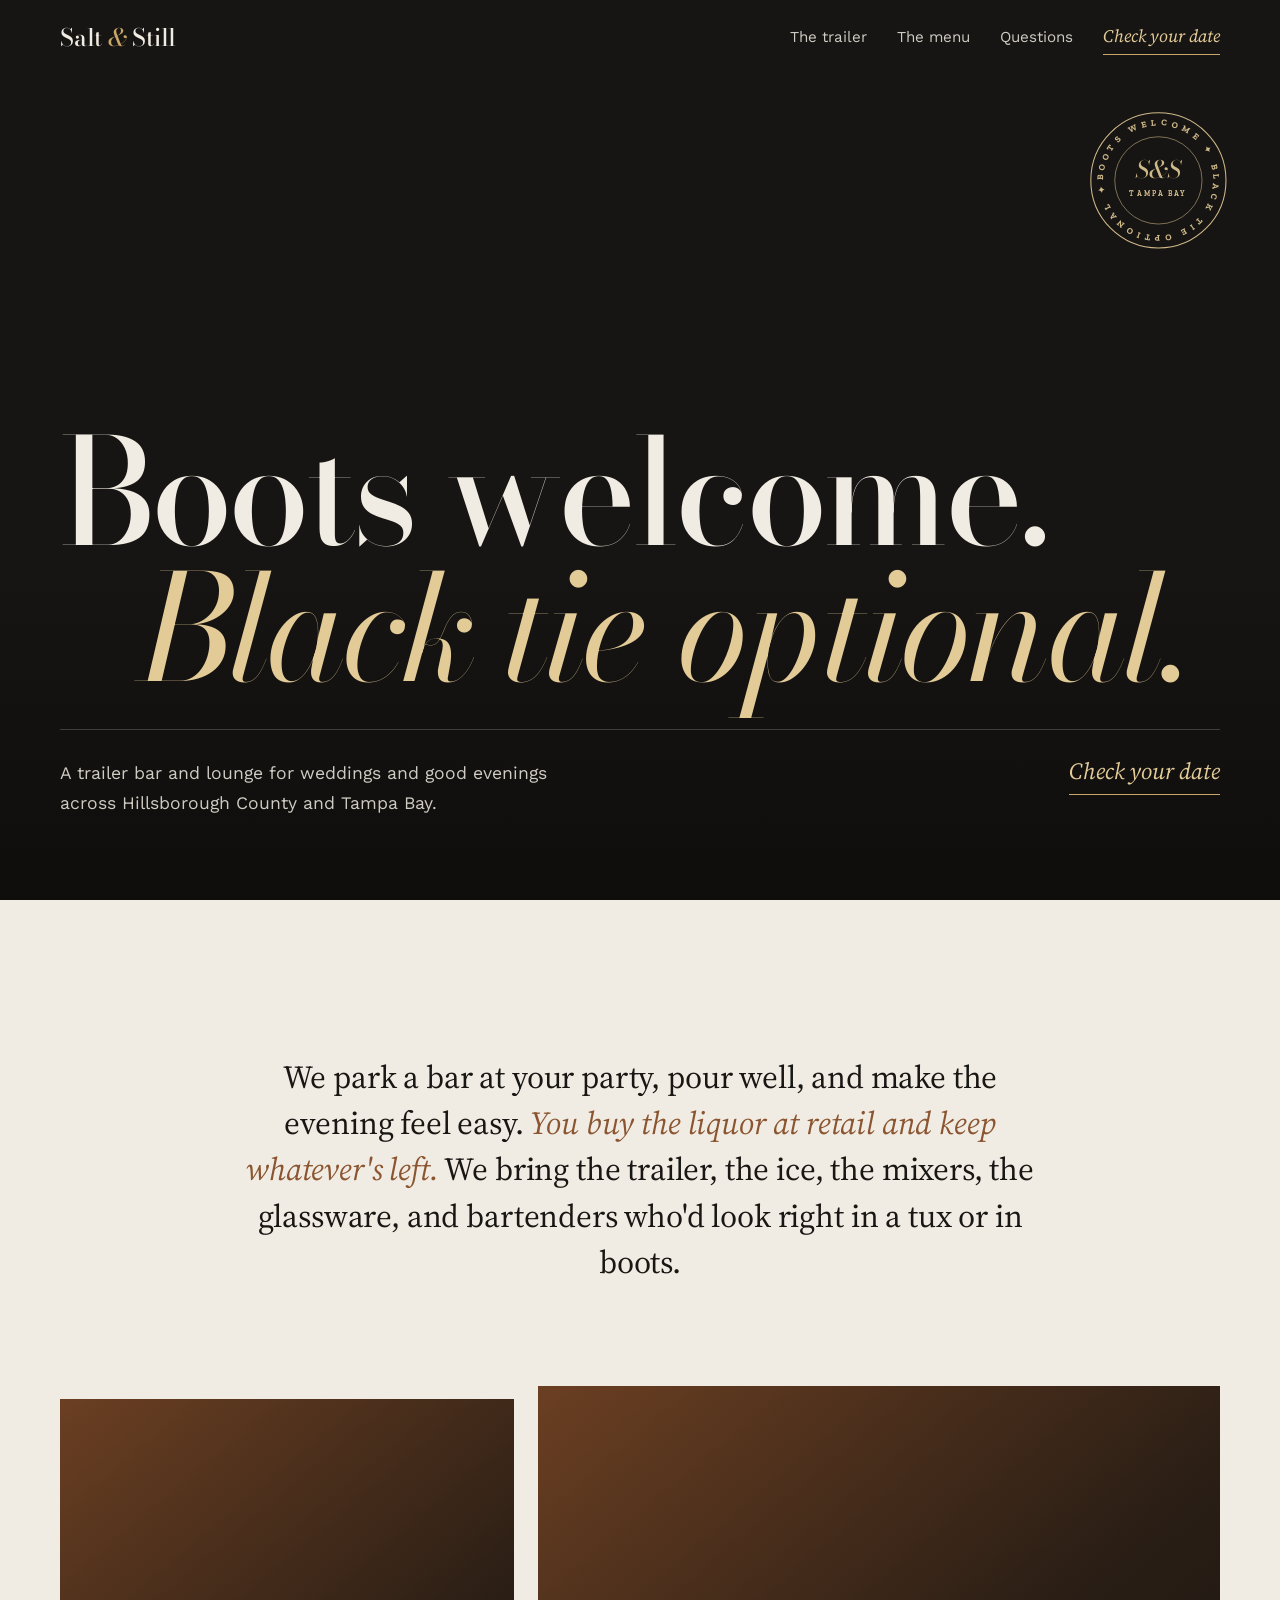
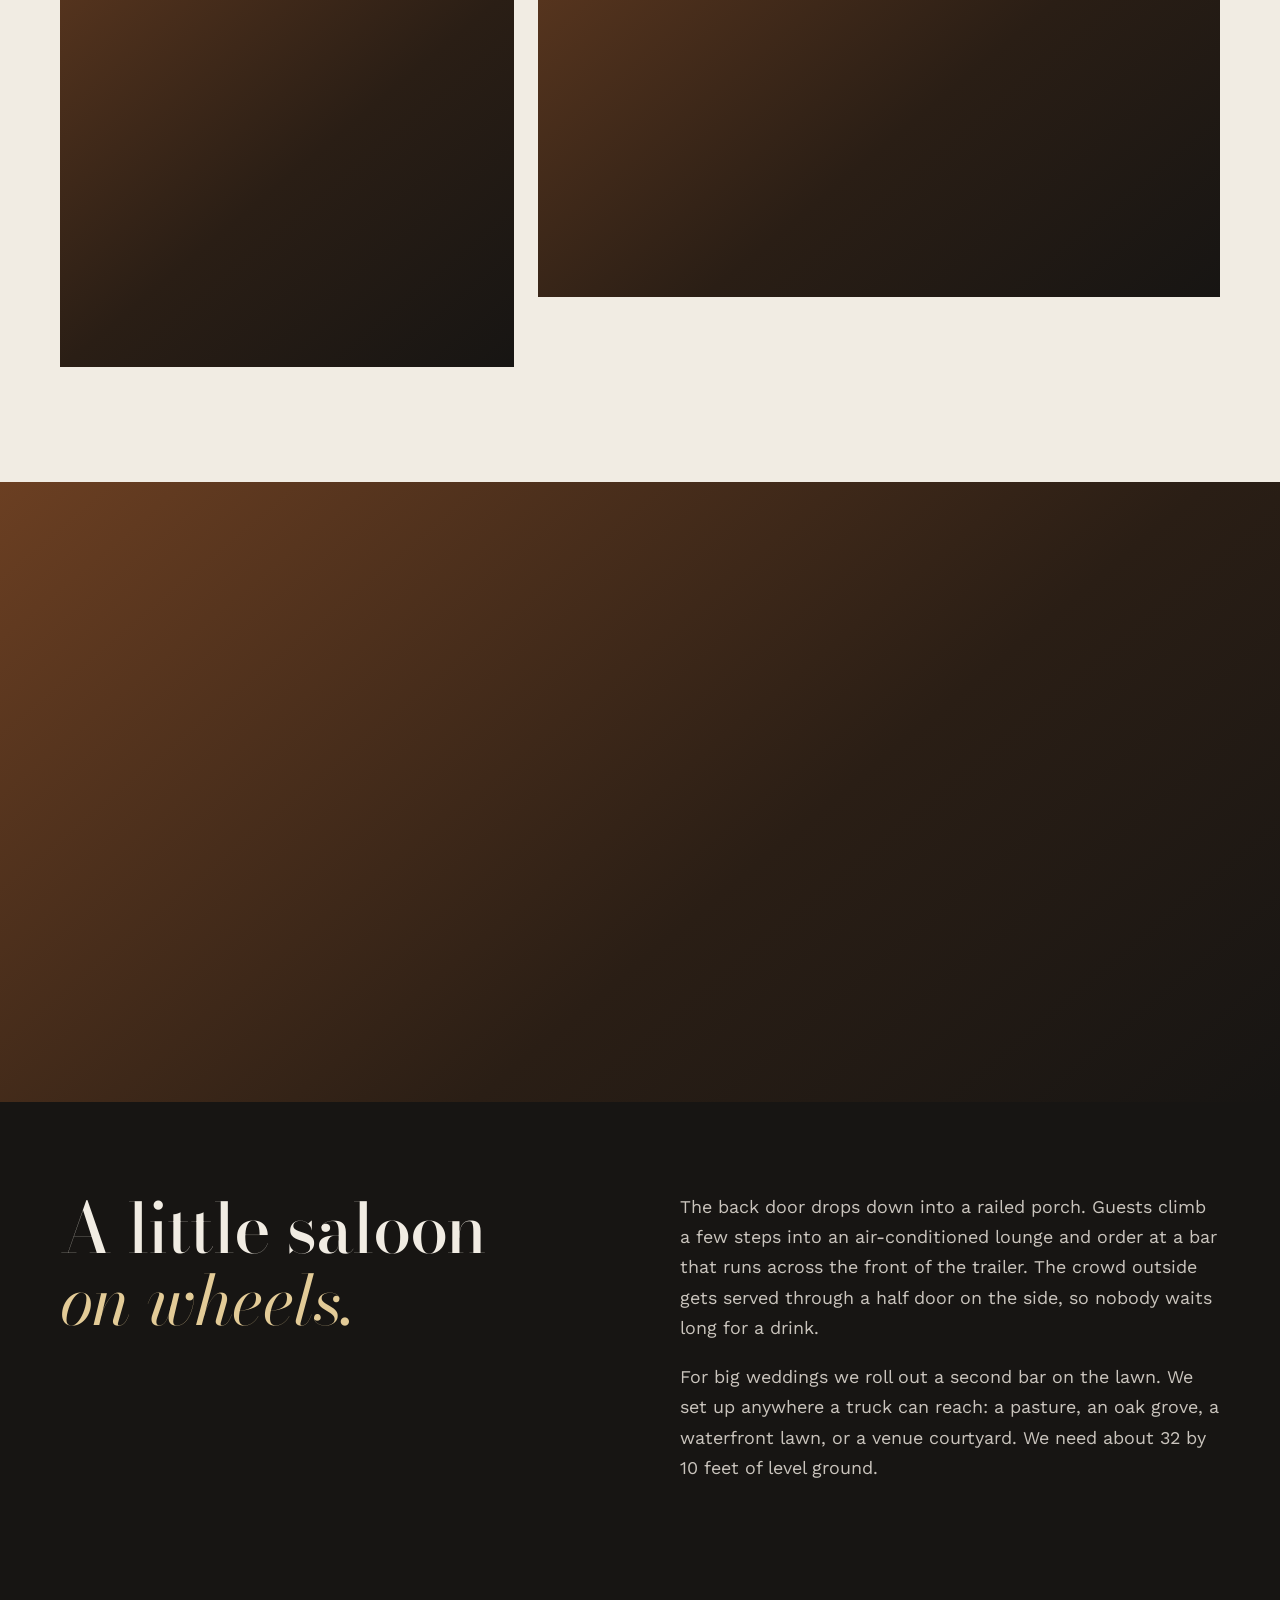
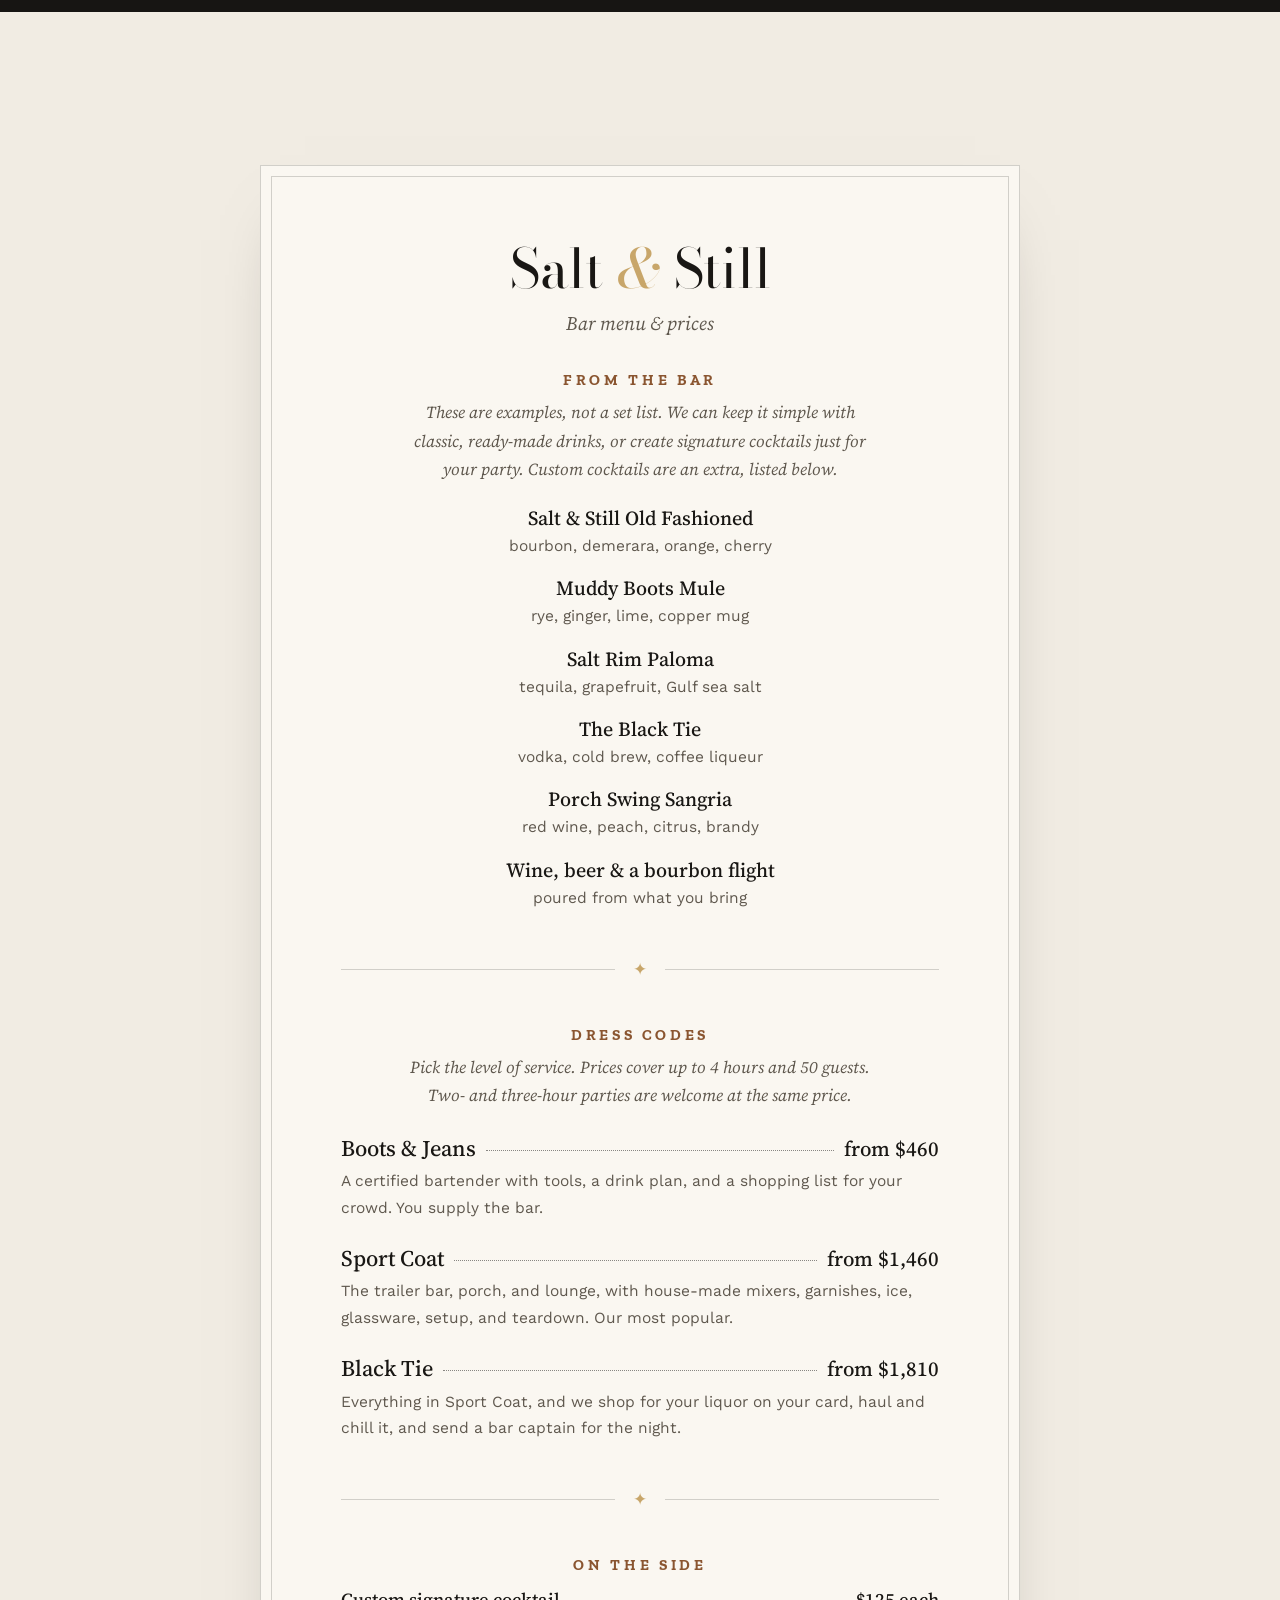
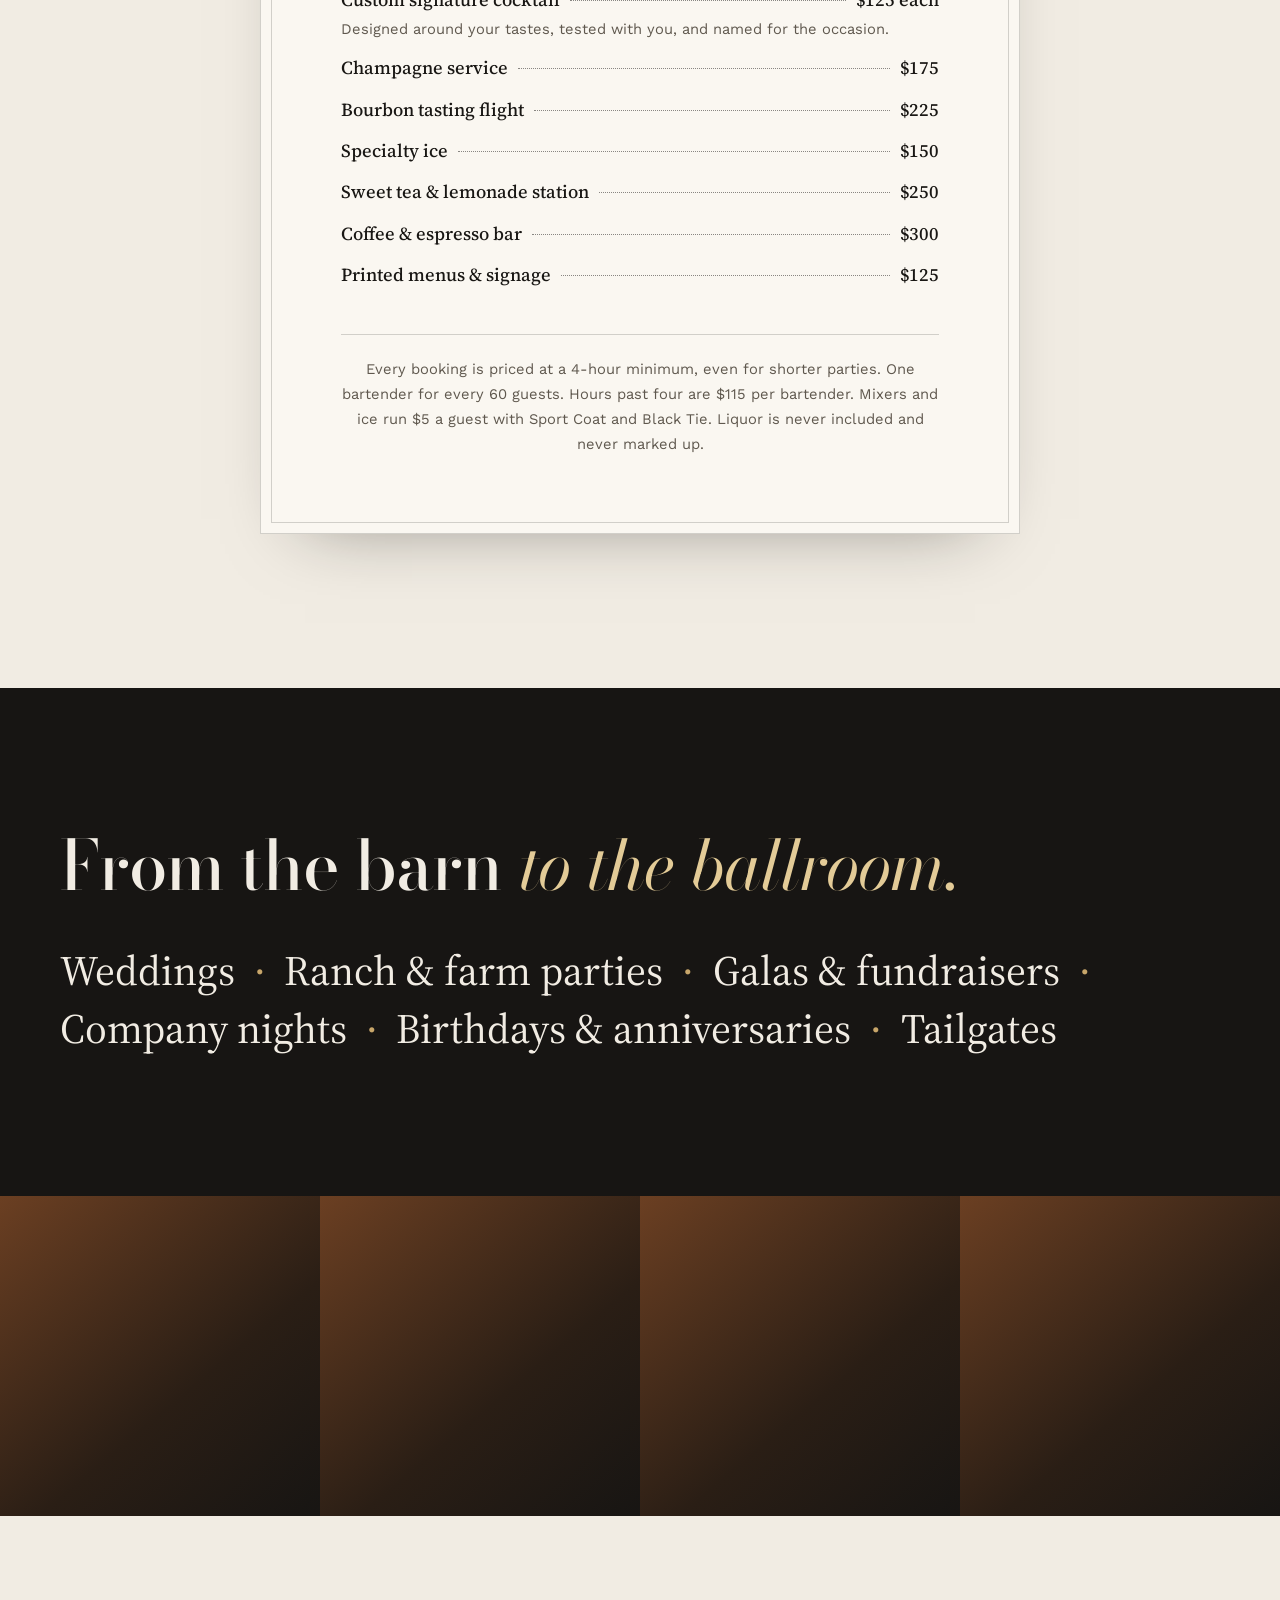
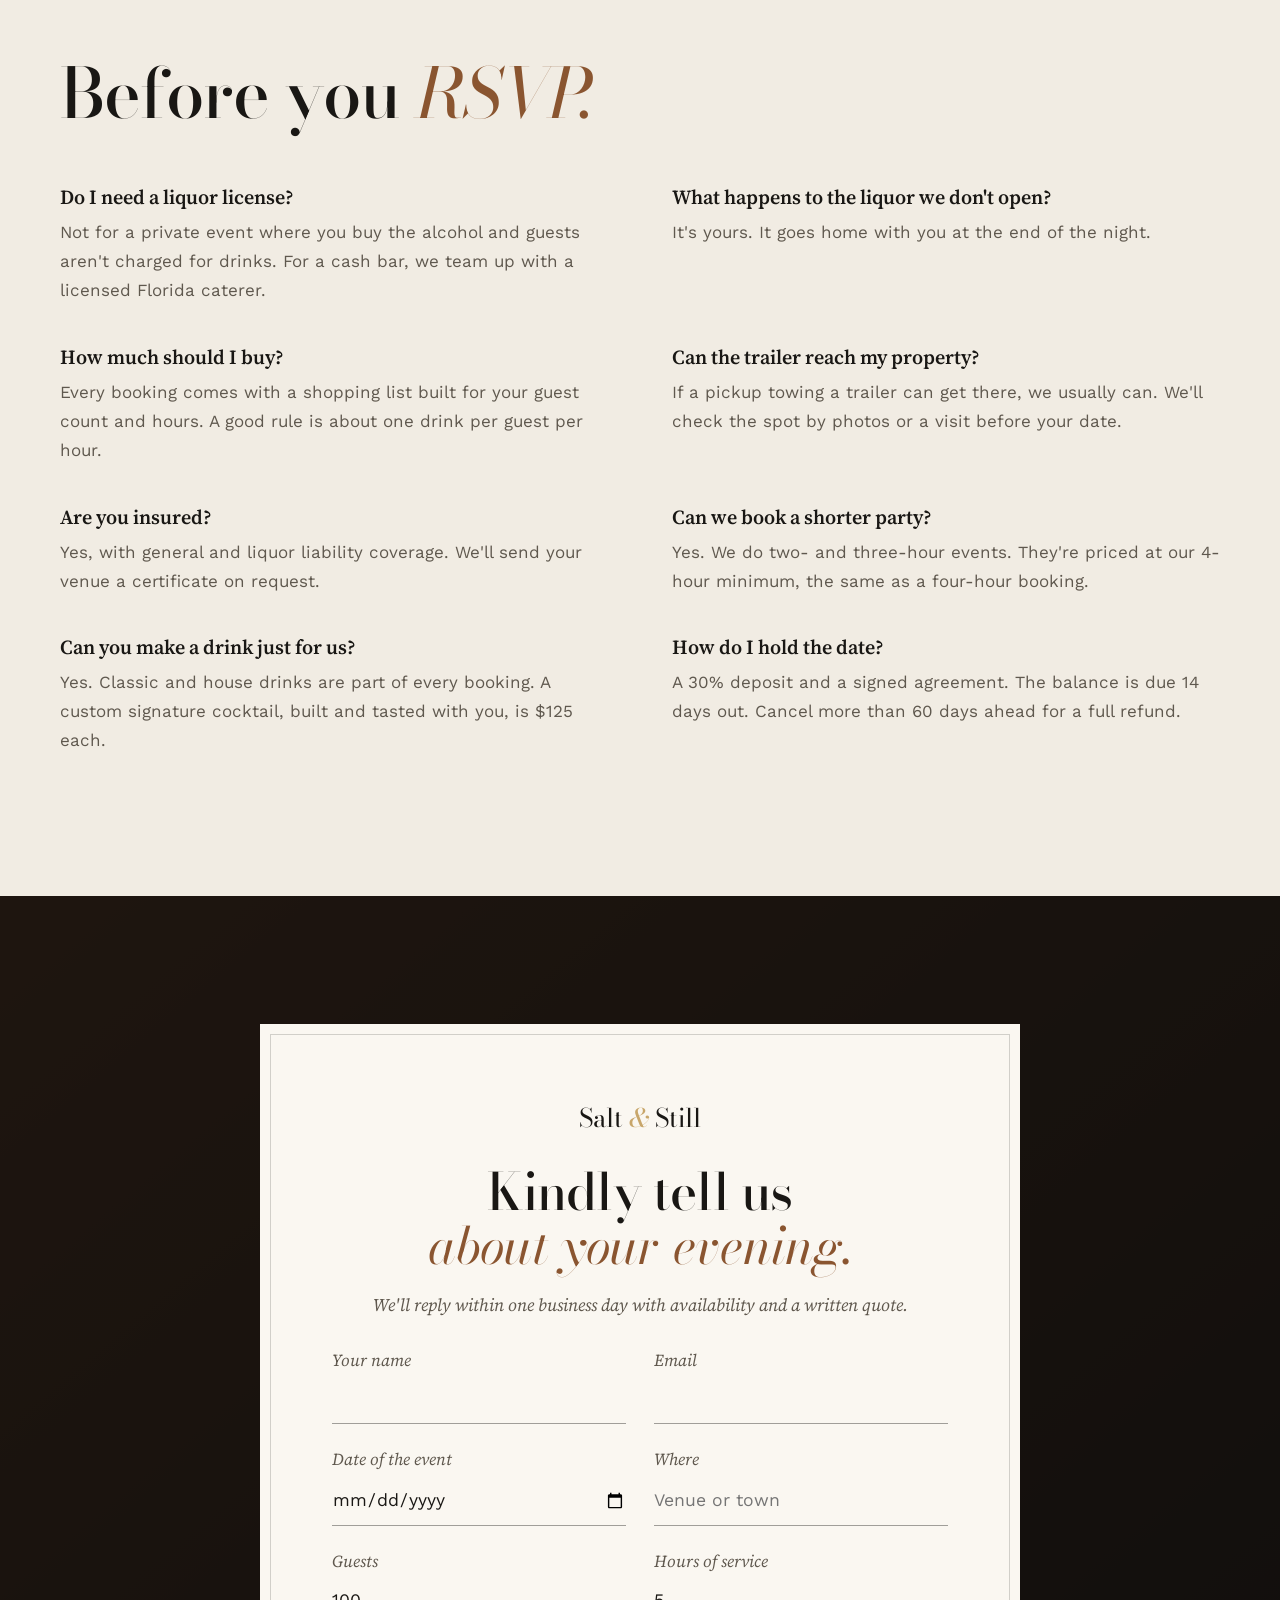
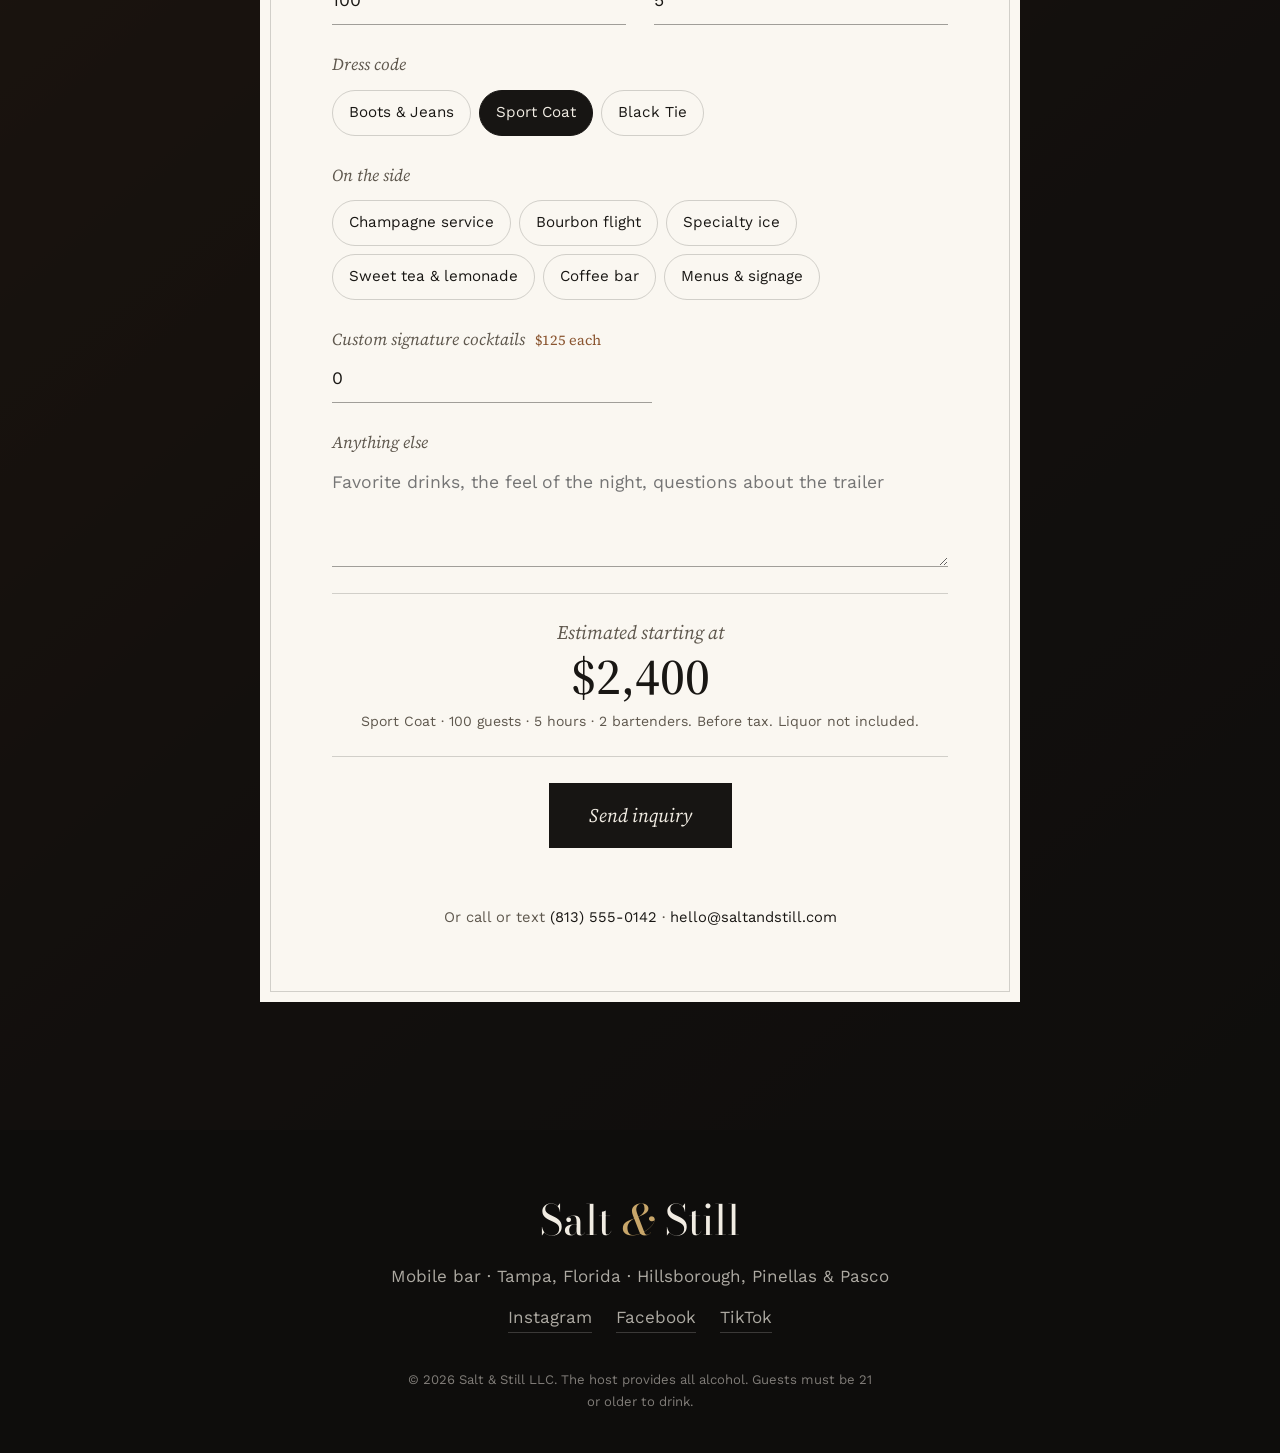
==== index.html @ 3b788031 "Add Salt & Still mobile bar website Single-page static site for GitHub Pages: menu card with dress-c" ====
<!DOCTYPE html>
<html lang="en">
<head>
<meta charset="UTF-8">
<meta name="viewport" content="width=device-width, initial-scale=1, viewport-fit=cover">
<title>Salt &amp; Still | Mobile Bar for Tampa Bay Weddings &amp; Events</title>
<meta name="description" content="Salt & Still is a trailer bar and air-conditioned lounge serving bourbon, wine, and house cocktails at weddings, parties, and private events across Hillsborough County and Tampa Bay.">
<meta property="og:title" content="Salt & Still Mobile Bar">
<meta property="og:description" content="Boots welcome. Black tie optional. A trailer bar and lounge for Tampa Bay weddings and private events.">
<meta property="og:image" content="https://images.unsplash.com/photo-1574482211311-45a2169db57c?auto=format&fit=crop&w=1200&h=630&q=80">
<meta name="theme-color" content="#171513">
<link rel="icon" type="image/svg+xml" href="assets/img/favicon.svg">
<link rel="preconnect" href="https://fonts.googleapis.com">
<link rel="preconnect" href="https://fonts.gstatic.com" crossorigin>
<link rel="preconnect" href="https://images.unsplash.com">
<link rel="stylesheet" href="https://fonts.googleapis.com/css2?family=Bodoni+Moda:ital,opsz,wght@0,6..96,400..800;1,6..96,400..700&family=Source+Serif+4:ital,opsz,wght@0,8..60,400..600;1,8..60,400..600&family=Zilla+Slab:wght@500;700&family=Work+Sans:wght@400;500;600&display=swap">
<link rel="stylesheet" href="assets/css/styles.css">
</head>
<body>

<a class="skip" href="#main">Skip to content</a>

<header class="nav" id="nav">
  <div class="nav-inner">
    <a class="nav-mark" href="#top" aria-label="Salt and Still, back to top">Salt <i>&amp;</i> Still</a>
    <nav class="nav-links" aria-label="Main">
      <a href="#trailer">The trailer</a>
      <a href="#menu">The menu</a>
      <a href="#questions">Questions</a>
      <a class="nav-rsvp" href="#rsvp">Check your date</a>
    </nav>
    <button class="nav-toggle" id="navToggle" aria-expanded="false" aria-controls="mobileNav" aria-label="Open menu"><span></span><span></span></button>
  </div>
  <nav class="mobile-nav" id="mobileNav" aria-label="Mobile" hidden>
    <a href="#trailer">The trailer</a>
    <a href="#menu">The menu</a>
    <a href="#questions">Questions</a>
    <a href="#rsvp">Check your date</a>
  </nav>
</header>

<main id="main">

<!-- HERO -->
<section class="hero" id="top">
  <div class="hero-photo">
    <img src="https://images.unsplash.com/photo-1574482211311-45a2169db57c?auto=format&fit=crop&w=2200&q=80" alt="Guests dining under oak trees strung with lights at an evening reception" fetchpriority="high">
  </div>
  <div class="hero-shade" aria-hidden="true"></div>
  <div class="hero-inner">
    <h1 class="hero-title">
      <span class="line">Boots welcome.</span>
      <span class="line"><em>Black tie optional.</em></span>
    </h1>
    <div class="hero-foot">
      <p>A trailer bar and lounge for weddings and good evenings across Hillsborough County and Tampa Bay.</p>
      <a class="link-light" href="#rsvp">Check your date</a>
    </div>
  </div>
  <div class="seal" aria-hidden="true">
    <svg viewBox="0 0 200 200">
      <defs><path id="sealRing" d="M100,100 m-78,0 a78,78 0 1,1 156,0 a78,78 0 1,1 -156,0"/></defs>
      <circle cx="100" cy="100" r="96" fill="none" stroke="currentColor" stroke-width="1.5"/>
      <circle cx="100" cy="100" r="62" fill="none" stroke="currentColor" stroke-width=".8"/>
      <g class="seal-ring">
        <text font-family="Zilla Slab, serif" font-weight="700" font-size="12.5" fill="currentColor"><textPath href="#sealRing" textLength="482" lengthAdjust="spacing">BOOTS WELCOME ✦ BLACK TIE OPTIONAL ✦</textPath></text>
      </g>
      <text x="100" y="96" text-anchor="middle" font-family="Bodoni Moda, serif" font-style="italic" font-size="34" fill="currentColor">S&amp;S</text>
      <text x="100" y="122" text-anchor="middle" font-family="Zilla Slab, serif" font-weight="700" font-size="10" letter-spacing="3" fill="currentColor">TAMPA BAY</text>
    </svg>
  </div>
</section>

<!-- INTRO -->
<section class="intro">
  <div class="wrap narrow">
    <p class="intro-text">We park a bar at your party, pour well, and make the evening feel easy. <em>You buy the liquor at retail and keep whatever's left.</em> We bring the trailer, the ice, the mixers, the glassware, and bartenders who'd look right in a tux or in boots.</p>
  </div>
  <div class="wrap intro-photos">
    <figure class="frame p-tall"><img src="https://images.unsplash.com/photo-1666632814910-daebf04b69b8?auto=format&fit=crop&w=1000&q=80" alt="A bartender pouring a whiskey cocktail" loading="lazy"></figure>
    <figure class="frame p-wide"><img src="https://images.unsplash.com/photo-1714667757766-a87372e4fb9b?auto=format&fit=crop&w=1400&q=80" alt="Guests standing beside a table set with wine glasses" loading="lazy"></figure>
  </div>
</section>

<!-- THE TRAILER -->
<section class="trailer dark" id="trailer">
  <figure class="trailer-photo frame"><img src="https://images.unsplash.com/photo-1758580815638-0f866a8a4a64?auto=format&fit=crop&w=2000&q=80" alt="Bottles lined up on shelves behind a bar" loading="lazy"></figure>
  <div class="wrap trailer-grid">
    <h2>A little saloon <em>on wheels.</em></h2>
    <div class="trailer-copy">
      <p>The back door drops down into a railed porch. Guests climb a few steps into an air-conditioned lounge and order at a bar that runs across the front of the trailer. The crowd outside gets served through a half door on the side, so nobody waits long for a drink.</p>
      <p>For big weddings we roll out a second bar on the lawn. We set up anywhere a truck can reach: a pasture, an oak grove, a waterfront lawn, or a venue courtyard. We need about 32 by 10 feet of level ground.</p>
    </div>
  </div>
</section>

<!-- THE MENU CARD -->
<section class="menu-section" id="menu">
  <div class="wrap">
    <article class="menu-card">
      <header class="menu-head">
        <p class="menu-mark">Salt <i>&amp;</i> Still</p>
        <p class="menu-sub">Bar menu &amp; prices</p>
      </header>

      <div class="menu-block">
        <h3>From the bar</h3>
        <p class="menu-note">These are examples, not a set list. We can keep it simple with classic, ready-made drinks, or create signature cocktails just for your party. Custom cocktails are an extra, listed below.</p>
        <ul class="menu-list drinks">
          <li><span class="item">Salt &amp; Still Old Fashioned</span><span class="desc">bourbon, demerara, orange, cherry</span></li>
          <li><span class="item">Muddy Boots Mule</span><span class="desc">rye, ginger, lime, copper mug</span></li>
          <li><span class="item">Salt Rim Paloma</span><span class="desc">tequila, grapefruit, Gulf sea salt</span></li>
          <li><span class="item">The Black Tie</span><span class="desc">vodka, cold brew, coffee liqueur</span></li>
          <li><span class="item">Porch Swing Sangria</span><span class="desc">red wine, peach, citrus, brandy</span></li>
          <li><span class="item">Wine, beer &amp; a bourbon flight</span><span class="desc">poured from what you bring</span></li>
        </ul>
      </div>

      <div class="menu-rule" aria-hidden="true"><span>✦</span></div>

      <div class="menu-block">
        <h3>Dress codes</h3>
        <p class="menu-note">Pick the level of service. Prices cover up to 4 hours and 50 guests. Two- and three-hour parties are welcome at the same price.</p>
        <ul class="menu-list priced">
          <li>
            <span class="row"><span class="item">Boots &amp; Jeans</span><span class="dots" aria-hidden="true"></span><span class="price">from $460</span></span>
            <span class="desc">A certified bartender with tools, a drink plan, and a shopping list for your crowd. You supply the bar.</span>
          </li>
          <li>
            <span class="row"><span class="item">Sport Coat</span><span class="dots" aria-hidden="true"></span><span class="price">from $1,460</span></span>
            <span class="desc">The trailer bar, porch, and lounge, with house-made mixers, garnishes, ice, glassware, setup, and teardown. Our most popular.</span>
          </li>
          <li>
            <span class="row"><span class="item">Black Tie</span><span class="dots" aria-hidden="true"></span><span class="price">from $1,810</span></span>
            <span class="desc">Everything in Sport Coat, and we shop for your liquor on your card, haul and chill it, and send a bar captain for the night.</span>
          </li>
        </ul>
      </div>

      <div class="menu-rule" aria-hidden="true"><span>✦</span></div>

      <div class="menu-block">
        <h3>On the side</h3>
        <ul class="menu-list priced compact">
          <li><span class="row"><span class="item">Custom signature cocktail</span><span class="dots" aria-hidden="true"></span><span class="price">$125 each</span></span><span class="desc">Designed around your tastes, tested with you, and named for the occasion.</span></li>
          <li><span class="row"><span class="item">Champagne service</span><span class="dots" aria-hidden="true"></span><span class="price">$175</span></span></li>
          <li><span class="row"><span class="item">Bourbon tasting flight</span><span class="dots" aria-hidden="true"></span><span class="price">$225</span></span></li>
          <li><span class="row"><span class="item">Specialty ice</span><span class="dots" aria-hidden="true"></span><span class="price">$150</span></span></li>
          <li><span class="row"><span class="item">Sweet tea &amp; lemonade station</span><span class="dots" aria-hidden="true"></span><span class="price">$250</span></span></li>
          <li><span class="row"><span class="item">Coffee &amp; espresso bar</span><span class="dots" aria-hidden="true"></span><span class="price">$300</span></span></li>
          <li><span class="row"><span class="item">Printed menus &amp; signage</span><span class="dots" aria-hidden="true"></span><span class="price">$125</span></span></li>
        </ul>
      </div>

      <footer class="menu-foot">
        <p>Every booking is priced at a 4-hour minimum, even for shorter parties. One bartender for every 60 guests. Hours past four are $115 per bartender. Mixers and ice run $5 a guest with Sport Coat and Black Tie. Liquor is never included and never marked up.</p>
      </footer>
    </article>
  </div>
</section>

<!-- WHERE WE POUR -->
<section class="pour dark">
  <div class="wrap">
    <h2>From the barn <em>to the ballroom.</em></h2>
    <ul class="pour-list">
      <li>Weddings</li>
      <li>Ranch &amp; farm parties</li>
      <li>Galas &amp; fundraisers</li>
      <li>Company nights</li>
      <li>Birthdays &amp; anniversaries</li>
      <li>Tailgates</li>
    </ul>
  </div>
</section>

<!-- PHOTO STRIP -->
<section class="strip" aria-label="Photos">
  <figure class="frame"><img src="https://images.unsplash.com/photo-1621873495884-845a939892d1?auto=format&fit=crop&w=900&q=80" alt="A glass of amber whiskey on a wooden table" loading="lazy"></figure>
  <figure class="frame"><img src="https://images.unsplash.com/photo-1578847943873-4813574702a8?auto=format&fit=crop&w=900&q=80" alt="Brown leather cowboy boots beside cut logs" loading="lazy"></figure>
  <figure class="frame"><img src="https://images.unsplash.com/photo-1604004222017-0a7e06a772a9?auto=format&fit=crop&w=900&q=80" alt="A wine glass on a wooden table in warm light" loading="lazy"></figure>
  <figure class="frame"><img src="https://images.unsplash.com/photo-1625264407760-5ea181859ba0?auto=format&fit=crop&w=900&q=80" alt="Oak whiskey barrels stacked on wooden racks" loading="lazy"></figure>
</section>

<!-- QUESTIONS -->
<section class="questions" id="questions">
  <div class="wrap">
    <h2>Before you <em>RSVP.</em></h2>
    <div class="qa">
      <div><h3>Do I need a liquor license?</h3><p>Not for a private event where you buy the alcohol and guests aren't charged for drinks. For a cash bar, we team up with a licensed Florida caterer.</p></div>
      <div><h3>What happens to the liquor we don't open?</h3><p>It's yours. It goes home with you at the end of the night.</p></div>
      <div><h3>How much should I buy?</h3><p>Every booking comes with a shopping list built for your guest count and hours. A good rule is about one drink per guest per hour.</p></div>
      <div><h3>Can the trailer reach my property?</h3><p>If a pickup towing a trailer can get there, we usually can. We'll check the spot by photos or a visit before your date.</p></div>
      <div><h3>Are you insured?</h3><p>Yes, with general and liquor liability coverage. We'll send your venue a certificate on request.</p></div>
      <div><h3>Can we book a shorter party?</h3><p>Yes. We do two- and three-hour events. They're priced at our 4-hour minimum, the same as a four-hour booking.</p></div>
      <div><h3>Can you make a drink just for us?</h3><p>Yes. Classic and house drinks are part of every booking. A custom signature cocktail, built and tasted with you, is $125 each.</p></div>
      <div><h3>How do I hold the date?</h3><p>A 30% deposit and a signed agreement. The balance is due 14 days out. Cancel more than 60 days ahead for a full refund.</p></div>
    </div>
  </div>
</section>

<!-- RSVP / INQUIRY -->
<section class="rsvp-section dark" id="rsvp">
  <div class="rsvp-photo frame"><img src="https://images.unsplash.com/photo-1565776460966-fb66d9597f85?auto=format&fit=crop&w=2000&q=80" alt="A wooden fence line across a grassy field" loading="lazy"></div>
  <div class="wrap">
    <form class="rsvp" id="inquireForm" action="https://formspree.io/f/YOUR_FORM_ID" method="POST" novalidate>
      <p class="rsvp-mark">Salt <i>&amp;</i> Still</p>
      <h2>Kindly tell us <em>about your evening.</em></h2>
      <p class="rsvp-lede">We'll reply within one business day with availability and a written quote.</p>

      <div class="f-grid">
        <div class="f-field"><label for="f-name">Your name</label><input id="f-name" name="name" type="text" autocomplete="name" required></div>
        <div class="f-field"><label for="f-email">Email</label><input id="f-email" name="email" type="email" autocomplete="email" required></div>
        <div class="f-field"><label for="f-date">Date of the event</label><input id="f-date" name="event_date" type="date" required></div>
        <div class="f-field"><label for="f-where">Where</label><input id="f-where" name="location" type="text" placeholder="Venue or town"></div>
        <div class="f-field"><label for="guests">Guests</label><input id="guests" name="guests" type="number" min="10" max="500" step="5" value="100" inputmode="numeric"></div>
        <div class="f-field"><label for="hours">Hours of service</label><input id="hours" name="hours" type="number" min="2" max="10" value="5" inputmode="numeric"></div>
      </div>

      <fieldset class="f-set">
        <legend>Dress code</legend>
        <div class="f-choices">
          <label class="pick"><input type="radio" name="package" value="Boots & Jeans" data-pkg="1"><span>Boots &amp; Jeans</span></label>
          <label class="pick"><input type="radio" name="package" value="Sport Coat" data-pkg="2" checked><span>Sport Coat</span></label>
          <label class="pick"><input type="radio" name="package" value="Black Tie" data-pkg="3"><span>Black Tie</span></label>
        </div>
      </fieldset>

      <fieldset class="f-set">
        <legend>On the side</legend>
        <div class="f-choices">
          <label class="pick"><input type="checkbox" name="extras" value="Champagne service" data-price="175"><span>Champagne service</span></label>
          <label class="pick"><input type="checkbox" name="extras" value="Bourbon tasting flight" data-price="225"><span>Bourbon flight</span></label>
          <label class="pick"><input type="checkbox" name="extras" value="Specialty ice" data-price="150"><span>Specialty ice</span></label>
          <label class="pick"><input type="checkbox" name="extras" value="Sweet tea & lemonade" data-price="250"><span>Sweet tea &amp; lemonade</span></label>
          <label class="pick"><input type="checkbox" name="extras" value="Coffee & espresso bar" data-price="300"><span>Coffee bar</span></label>
          <label class="pick"><input type="checkbox" name="extras" value="Printed menus & signage" data-price="125"><span>Menus &amp; signage</span></label>
        </div>
      </fieldset>

      <div class="f-field f-custom"><label for="custom">Custom signature cocktails <span class="f-hint">$125 each</span></label><input id="custom" name="custom_cocktails" type="number" min="0" max="6" value="0" inputmode="numeric"></div>

      <div class="f-field"><label for="f-notes">Anything else</label><textarea id="f-notes" name="notes" rows="3" placeholder="Favorite drinks, the feel of the night, questions about the trailer"></textarea></div>

      <div class="rsvp-estimate">
        <p>Estimated starting at <strong id="estTotal">$0</strong></p>
        <p class="est-detail" id="estDetail"></p>
      </div>
      <input type="hidden" name="estimate" id="f-estimate">

      <div class="rsvp-send">
        <button class="btn" type="submit">Send inquiry</button>
        <p class="f-status" id="formStatus" role="status"></p>
      </div>
      <p class="rsvp-contact">Or call or text <span>(813) 555-0142</span> · <span>hello@saltandstill.com</span></p>
    </form>
  </div>
</section>

</main>

<footer class="footer">
  <div class="wrap footer-inner">
    <p class="footer-mark">Salt <i>&amp;</i> Still</p>
    <p>Mobile bar · Tampa, Florida · Hillsborough, Pinellas &amp; Pasco</p>
    <p class="footer-links"><a href="https://instagram.com/" rel="noopener">Instagram</a><a href="https://facebook.com/" rel="noopener">Facebook</a><a href="https://tiktok.com/" rel="noopener">TikTok</a></p>
    <p class="footer-fine">© <span id="year">2026</span> Salt &amp; Still LLC. The host provides all alcohol. Guests must be 21 or older to drink.</p>
  </div>
</footer>

<script src="assets/js/main.js"></script>
</body>
</html>
---- assets/css/styles.css ----
/* =========================================================
   Salt & Still — boots welcome, black tie optional
   Reads like a printed bar menu and an invitation, not an app:
   one column, big photographs, a menu card, an RSVP card.
   ========================================================= */

:root {
  --tux: #171513;
  --tux-2: #221F1B;
  --saddle: #8A5530;
  --gold: #C8A66A;
  --gold-lt: #E3CB97;
  --ivory: #F1ECE3;
  --paper: #FAF7F1;
  --ink: #191714;
  --muted: #5F584E;
  --line: rgba(25, 23, 20, .18);
  --line-light: rgba(241, 236, 227, .2);

  --display: "Bodoni Moda", "Didot", "Bodoni 72", Georgia, serif;
  --serif: "Source Serif 4", Georgia, "Times New Roman", serif;
  --slab: "Zilla Slab", "Rockwell", Georgia, serif;
  --body: "Work Sans", "Helvetica Neue", Arial, sans-serif;

  --max: 1200px;
  --ease: cubic-bezier(.2, .7, .2, 1);
}

*, *::before, *::after { box-sizing: border-box; }
html { scroll-behavior: smooth; scroll-padding-top: 76px; -webkit-text-size-adjust: 100%; }
body {
  margin: 0; background: var(--ivory); color: var(--ink);
  font-family: var(--body); font-size: 1.0625rem; line-height: 1.7;
  -webkit-font-smoothing: antialiased; overflow-x: hidden;
}
img { display: block; max-width: 100%; }
a { color: inherit; }
button, input, select, textarea { font: inherit; color: inherit; }
:focus-visible { outline: 2px solid var(--gold); outline-offset: 3px; }
.skip { position: absolute; left: 12px; top: -60px; z-index: 200; background: var(--gold); color: var(--tux); padding: 10px 16px; }
.skip:focus { top: 12px; }

.wrap {
  width: 100%; max-width: var(--max); margin: 0 auto;
  padding-left: max(20px, env(safe-area-inset-left, 0px));
  padding-right: max(20px, env(safe-area-inset-right, 0px));
}
.wrap.narrow { max-width: 860px; }
.dark { background: var(--tux); color: var(--ivory); }

h1, h2, h3 { margin: 0; font-family: var(--display); font-weight: 500; letter-spacing: -0.015em; line-height: 1.05; text-wrap: balance; }
h2 { font-size: clamp(2.3rem, 5.4vw, 4.4rem); }
h2 em, h1 em { font-style: italic; font-weight: 400; color: var(--saddle); }
.dark h2 em, .hero h1 em { color: var(--gold-lt); }
p { margin: 0; }

/* Photos: leather-brown tone shows if a photo fails */
.frame { margin: 0; overflow: hidden; background: linear-gradient(140deg, #6B3F22, #2A1E15 60%, var(--tux)); }
.frame img, .hero-photo img { width: 100%; height: 100%; object-fit: cover; }
img.broken { visibility: hidden; }

/* ---------- Nav ---------- */
.nav { position: fixed; inset: 0 0 auto; z-index: 100; color: var(--ivory); padding-top: env(safe-area-inset-top, 0px); transition: background .35s var(--ease); }
.nav.solid { background: rgba(23, 21, 19, .96); }
.nav-inner {
  max-width: var(--max); margin: 0 auto; display: flex; align-items: center; gap: 24px;
  padding: 18px max(20px, env(safe-area-inset-right, 0px)) 18px max(20px, env(safe-area-inset-left, 0px));
}
.nav-mark { font-family: var(--display); font-size: 1.5rem; font-weight: 500; text-decoration: none; letter-spacing: -.01em; }
.nav-mark i, .rsvp-mark i, .menu-mark i, .footer-mark i { color: var(--gold); font-weight: 400; }
.nav-links { margin-left: auto; display: flex; align-items: center; gap: 30px; }
.nav-links a { text-decoration: none; font-size: .95rem; opacity: .85; }
.nav-links a:hover { opacity: 1; }
.nav-rsvp { font-family: var(--serif); font-style: italic; font-size: 1.1rem !important; opacity: 1 !important; color: var(--gold-lt); border-bottom: 1px solid var(--gold); padding-bottom: 2px; }
.nav-toggle { display: none; margin-left: auto; width: 44px; height: 44px; background: none; border: 0; cursor: pointer; position: relative; }
.nav-toggle span { position: absolute; left: 10px; right: 10px; height: 1.5px; background: var(--ivory); transition: transform .3s var(--ease); }
.nav-toggle span:first-child { top: 17px; }
.nav-toggle span:last-child { top: 26px; }
.nav-toggle[aria-expanded="true"] span:first-child { transform: translateY(4.5px) rotate(45deg); }
.nav-toggle[aria-expanded="true"] span:last-child { transform: translateY(-4.5px) rotate(-45deg); }
.mobile-nav { display: grid; padding: 4px max(20px, env(safe-area-inset-right, 0px)) 24px max(20px, env(safe-area-inset-left, 0px)); background: var(--tux); }
.mobile-nav[hidden] { display: none; }
.mobile-nav a { font-family: var(--serif); font-size: 1.9rem; text-decoration: none; padding-block: 8px; border-bottom: 1px solid var(--line-light); }
@media (max-width: 820px) { .nav-links { display: none; } .nav-toggle { display: block; } }

/* ---------- Hero ---------- */
.hero { position: relative; min-height: 100vh; min-height: 100svh; display: flex; align-items: flex-end; color: var(--ivory); overflow: hidden; isolation: isolate; }
.hero-photo { position: absolute; inset: 0; z-index: -2; background: var(--tux); }
.hero-photo img { transform: scale(1.06); animation: settle 2.4s var(--ease) both; }
.hero-shade { position: absolute; inset: 0; z-index: -1; background: linear-gradient(180deg, rgba(23,21,19,.5) 0%, rgba(23,21,19,.05) 32%, rgba(23,21,19,.4) 62%, rgba(14,13,12,.95) 100%); }
.hero-inner {
  width: 100%; max-width: var(--max); margin: 0 auto; display: grid; gap: 34px;
  padding: 150px max(20px, env(safe-area-inset-right, 0px)) clamp(56px, 9vh, 96px) max(20px, env(safe-area-inset-left, 0px));
}
.hero-title { min-width: 0; font-size: clamp(3.4rem, 11.5vw, 10rem); line-height: .92; letter-spacing: -.03em; }
.hero-title .line { display: block; white-space: nowrap; width: max-content; }
.hero-title .line em { padding-left: .55em; }
.hero-foot { display: flex; flex-wrap: wrap; align-items: baseline; justify-content: space-between; gap: 18px 40px; padding-top: 22px; border-top: 1px solid var(--line-light); }
.hero-foot p { max-width: 48ch; color: rgba(241, 236, 227, .85); font-size: 1.1rem; }
.link-light { font-family: var(--serif); font-style: italic; font-size: 1.45rem; color: var(--gold-lt); text-decoration: none; border-bottom: 1px solid var(--gold); padding-bottom: 2px; white-space: nowrap; }
.link-light:hover { color: var(--ivory); border-color: var(--ivory); }
.seal { position: absolute; right: max(20px, 4vw); top: calc(env(safe-area-inset-top, 0px) + 110px); width: clamp(96px, 11vw, 150px); aspect-ratio: 1; color: var(--gold-lt); opacity: .9; }
.seal svg { width: 100%; height: 100%; overflow: visible; }
.seal-ring { transform-origin: 100px 100px; animation: spin 40s linear infinite; }
@media (max-width: 600px) { .hero-title .line em { padding-left: 0; } .seal { width: 88px; top: calc(env(safe-area-inset-top, 0px) + 86px); } }
@keyframes settle { from { transform: scale(1.14); } to { transform: scale(1.06); } }
@keyframes spin { to { transform: rotate(360deg); } }
@keyframes rise { from { opacity: 0; transform: translateY(22px); } to { opacity: 1; transform: none; } }
@media (prefers-reduced-motion: no-preference) {
  .hero-title .line:nth-child(1) { animation: rise 1s var(--ease) .2s both; }
  .hero-title .line:nth-child(2) { animation: rise 1s var(--ease) .38s both; }
  .hero-foot { animation: rise 1s var(--ease) .6s both; }
}
@media (prefers-reduced-motion: reduce) { html { scroll-behavior: auto; } .hero-photo img, .seal-ring { animation: none; } }

/* ---------- Intro ---------- */
.intro { padding-block: clamp(90px, 12vw, 160px) clamp(70px, 9vw, 120px); }
.intro-text { font-family: var(--serif); font-size: clamp(1.4rem, 2.6vw, 2rem); line-height: 1.45; letter-spacing: -.005em; text-align: center; }
.intro-text em { color: var(--saddle); }
.intro-photos { display: grid; gap: 16px; margin-top: clamp(60px, 8vw, 100px); grid-template-columns: minmax(0, 1fr); }
.intro-photos .p-tall { aspect-ratio: 4 / 5; max-width: 100%; }
.intro-photos .p-wide { aspect-ratio: 4 / 3; max-width: 100%; }
@media (min-width: 760px) {
  .intro-photos { grid-template-columns: minmax(0, .8fr) minmax(0, 1.2fr); align-items: end; gap: 24px; }
  .intro-photos .p-wide { margin-bottom: 70px; }
}

/* ---------- Trailer ---------- */
.trailer { padding-bottom: clamp(80px, 10vw, 140px); }
.trailer-photo { height: clamp(300px, 52vw, 620px); }
.trailer-grid { display: grid; gap: 30px; padding-top: clamp(50px, 7vw, 90px); grid-template-columns: minmax(0, 1fr); }
@media (min-width: 900px) { .trailer-grid { grid-template-columns: minmax(0, 1fr) minmax(0, 1fr); gap: 80px; align-items: start; } }
.trailer-copy { display: grid; gap: 18px; color: rgba(241, 236, 227, .82); font-size: 1.12rem; max-width: 56ch; }

/* ---------- Menu card ---------- */
.menu-section { padding-block: clamp(90px, 12vw, 160px); background: var(--ivory); }
.menu-card {
  max-width: 760px; margin: 0 auto; background: var(--paper); position: relative;
  padding: clamp(40px, 7vw, 76px) clamp(24px, 7vw, 80px);
  border: 1px solid var(--line); box-shadow: 0 30px 70px -45px rgba(25, 23, 20, .5);
}
.menu-card::before { content: ""; position: absolute; inset: 10px; border: 1px solid var(--line); pointer-events: none; }
.menu-head { text-align: center; padding-bottom: 34px; }
.menu-mark { font-family: var(--display); font-size: clamp(2.4rem, 6vw, 3.4rem); line-height: 1; }
.menu-sub { margin-top: 10px; font-family: var(--serif); font-style: italic; font-size: 1.2rem; color: var(--muted); }
.menu-block { display: grid; gap: 10px; }
.menu-block h3 { text-align: center; font-family: var(--slab); font-weight: 700; font-size: .95rem; letter-spacing: .24em; text-transform: uppercase; color: var(--saddle); }
.menu-note { text-align: center; font-style: italic; font-family: var(--serif); font-size: 1.05rem; color: var(--muted); width: 100%; max-width: min(52ch, 100%); margin: 0 auto 10px; }
.menu-list { list-style: none; margin: 0; padding: 0; display: grid; gap: 20px; }
.menu-list li { display: grid; gap: 2px; }
.menu-list .item { font-family: var(--serif); font-weight: 500; font-size: 1.25rem; line-height: 1.3; }
.menu-list .desc { color: var(--muted); font-size: .97rem; }
.menu-list.drinks { text-align: center; gap: 16px; }
.menu-list .row { display: flex; align-items: baseline; gap: 10px; }
.menu-list .dots { flex: 1; min-width: 20px; border-bottom: 1px dotted rgba(25, 23, 20, .5); transform: translateY(-5px); }
.menu-list .price { font-family: var(--serif); font-weight: 500; font-size: 1.25rem; white-space: nowrap; font-variant-numeric: lining-nums; }
.menu-list.priced .item { font-size: 1.4rem; }
.menu-list.priced .price { font-size: 1.3rem; }
.menu-list.compact { gap: 10px; }
.menu-list.compact .item, .menu-list.compact .price { font-size: 1.15rem; }
.menu-list.compact .desc { font-size: .92rem; }
.menu-rule { display: flex; align-items: center; gap: 18px; margin: 44px 0; color: var(--gold); }
.menu-rule::before, .menu-rule::after { content: ""; flex: 1; height: 1px; background: var(--line); }
.menu-foot { margin-top: 44px; padding-top: 22px; border-top: 1px solid var(--line); text-align: center; font-size: .92rem; color: var(--muted); }
@media (max-width: 480px) { .menu-list.priced .item { font-size: 1.3rem; } .menu-list .price { font-size: 1.15rem !important; } }

/* ---------- Where we pour ---------- */
.pour { padding-block: clamp(90px, 11vw, 150px); }
.pour h2 { margin-bottom: 44px; }
.pour-list { list-style: none; margin: 0; padding: 0; display: flex; flex-wrap: wrap; gap: 6px 0; font-family: var(--serif); font-size: clamp(1.5rem, 3.4vw, 2.6rem); line-height: 1.25; }
.pour-list li { color: var(--ivory); }
.pour-list li:not(:last-child)::after { content: "·"; color: var(--gold); padding: 0 .45em; }

/* ---------- Photo strip ---------- */
.strip { display: grid; grid-template-columns: repeat(2, minmax(0, 1fr)); }
.strip .frame { aspect-ratio: 1; max-width: 100%; }
@media (min-width: 760px) { .strip { grid-template-columns: repeat(4, minmax(0, 1fr)); } }

/* ---------- Questions ---------- */
.questions { padding-block: clamp(90px, 11vw, 150px); }
.questions h2 { margin-bottom: 56px; }
.qa { display: grid; gap: 40px 64px; grid-template-columns: minmax(0, 1fr); }
@media (min-width: 760px) { .qa { grid-template-columns: repeat(2, minmax(0, 1fr)); } }
.qa h3 { font-family: var(--serif); font-weight: 600; letter-spacing: 0; font-size: 1.25rem; line-height: 1.25; margin-bottom: 8px; }
.qa p { color: var(--muted); max-width: 52ch; }

/* ---------- RSVP card ---------- */
.rsvp-section { position: relative; padding-block: clamp(80px, 10vw, 140px); overflow: hidden; isolation: isolate; }
.rsvp-photo { position: absolute; inset: 0; z-index: -2; }
.rsvp-section::before { content: ""; position: absolute; inset: 0; z-index: -1; background: rgba(14, 13, 12, .82); }
.rsvp {
  max-width: 760px; margin: 0 auto; background: var(--paper); color: var(--ink); position: relative;
  padding: clamp(40px, 7vw, 72px) clamp(24px, 7vw, 72px); display: grid; gap: 26px;
}
.rsvp::before { content: ""; position: absolute; inset: 10px; border: 1px solid var(--line); pointer-events: none; }
.rsvp-mark { text-align: center; font-family: var(--display); font-size: 1.6rem; }
.rsvp h2 { text-align: center; font-size: clamp(2rem, 4.6vw, 3.2rem); }
.rsvp h2 em { color: var(--saddle); }
.rsvp-lede { text-align: center; font-family: var(--serif); font-style: italic; color: var(--muted); font-size: 1.1rem; margin-top: -8px; }
.f-grid { display: grid; gap: 22px 28px; grid-template-columns: minmax(0, 1fr); }
@media (min-width: 600px) { .f-grid { grid-template-columns: repeat(2, minmax(0, 1fr)); } }
.f-field { display: grid; gap: 4px; min-width: 0; position: relative; z-index: 1; }
.f-field label, .f-set legend { font-family: var(--serif); font-style: italic; font-size: 1.05rem; color: var(--muted); }
.f-field input, .f-field textarea {
  width: 100%; min-width: 0; border: 0; border-bottom: 1px solid rgba(25, 23, 20, .4); background: transparent;
  padding: 6px 0 8px; font-size: 1.1rem; border-radius: 0; -webkit-appearance: none; appearance: none;
}
.f-field input[type="number"] { -moz-appearance: textfield; }
.f-field textarea { resize: vertical; }
.f-custom { max-width: 320px; }
.f-hint { font-style: normal; font-size: .9rem; color: var(--saddle); margin-left: 6px; }
.f-field input:focus, .f-field textarea:focus { outline: none; border-color: var(--saddle); box-shadow: 0 1px 0 var(--saddle); }
.f-field .invalid { border-color: #9B2C1F; }
.f-set { border: 0; margin: 0; padding: 0; min-width: 0; position: relative; z-index: 1; }
.f-set legend { padding: 0; margin-bottom: 10px; }
.f-choices { display: flex; flex-wrap: wrap; gap: 8px; }
.pick { cursor: pointer; }
.pick input { position: absolute; opacity: 0; pointer-events: none; }
.pick span { display: inline-block; padding: 9px 16px; border: 1px solid var(--line); border-radius: 999px; font-size: .95rem; transition: background .2s, color .2s, border-color .2s; }
.pick input:checked + span { background: var(--tux); color: var(--ivory); border-color: var(--tux); }
.pick input:focus-visible + span { outline: 2px solid var(--gold); outline-offset: 2px; }
.rsvp-estimate { text-align: center; padding: 22px 0; border-top: 1px solid var(--line); border-bottom: 1px solid var(--line); position: relative; z-index: 1; }
.rsvp-estimate p:first-child { font-family: var(--serif); font-style: italic; font-size: 1.2rem; color: var(--muted); }
.rsvp-estimate strong { display: block; font-style: normal; font-weight: 500; font-size: clamp(2.4rem, 6vw, 3.2rem); color: var(--ink); line-height: 1.1; font-variant-numeric: lining-nums; }
.est-detail { font-size: .88rem; color: var(--muted); margin-top: 6px; }
.rsvp-send { display: grid; justify-items: center; gap: 10px; position: relative; z-index: 1; }
.btn {
  border: 0; cursor: pointer; background: var(--tux); color: var(--ivory); padding: 16px 40px;
  font-family: var(--serif); font-style: italic; font-size: 1.2rem; transition: background .25s var(--ease);
}
.btn:hover { background: var(--saddle); }
.f-status { min-height: 1.4em; font-size: .95rem; color: var(--muted); text-align: center; }
.f-status.ok { color: #2F5D3A; }
.f-status.err { color: #9B2C1F; }
.rsvp-contact { text-align: center; font-size: .92rem; color: var(--muted); position: relative; z-index: 1; }
.rsvp-contact span { user-select: all; color: var(--ink); }

/* ---------- Footer ---------- */
.footer { background: #0E0D0C; color: rgba(241, 236, 227, .7); padding-block: 70px 40px; text-align: center; }
.footer-inner { display: grid; gap: 12px; justify-items: center; }
.footer-mark { font-family: var(--display); font-size: 2.6rem; color: var(--ivory); line-height: 1; margin-bottom: 8px; }
.footer-links { display: flex; gap: 24px; }
.footer-links a { text-decoration: none; border-bottom: 1px solid var(--line-light); }
.footer-links a:hover { color: var(--gold-lt); }
.footer-fine { margin-top: 24px; font-size: .82rem; color: rgba(241, 236, 227, .5); max-width: 60ch; }
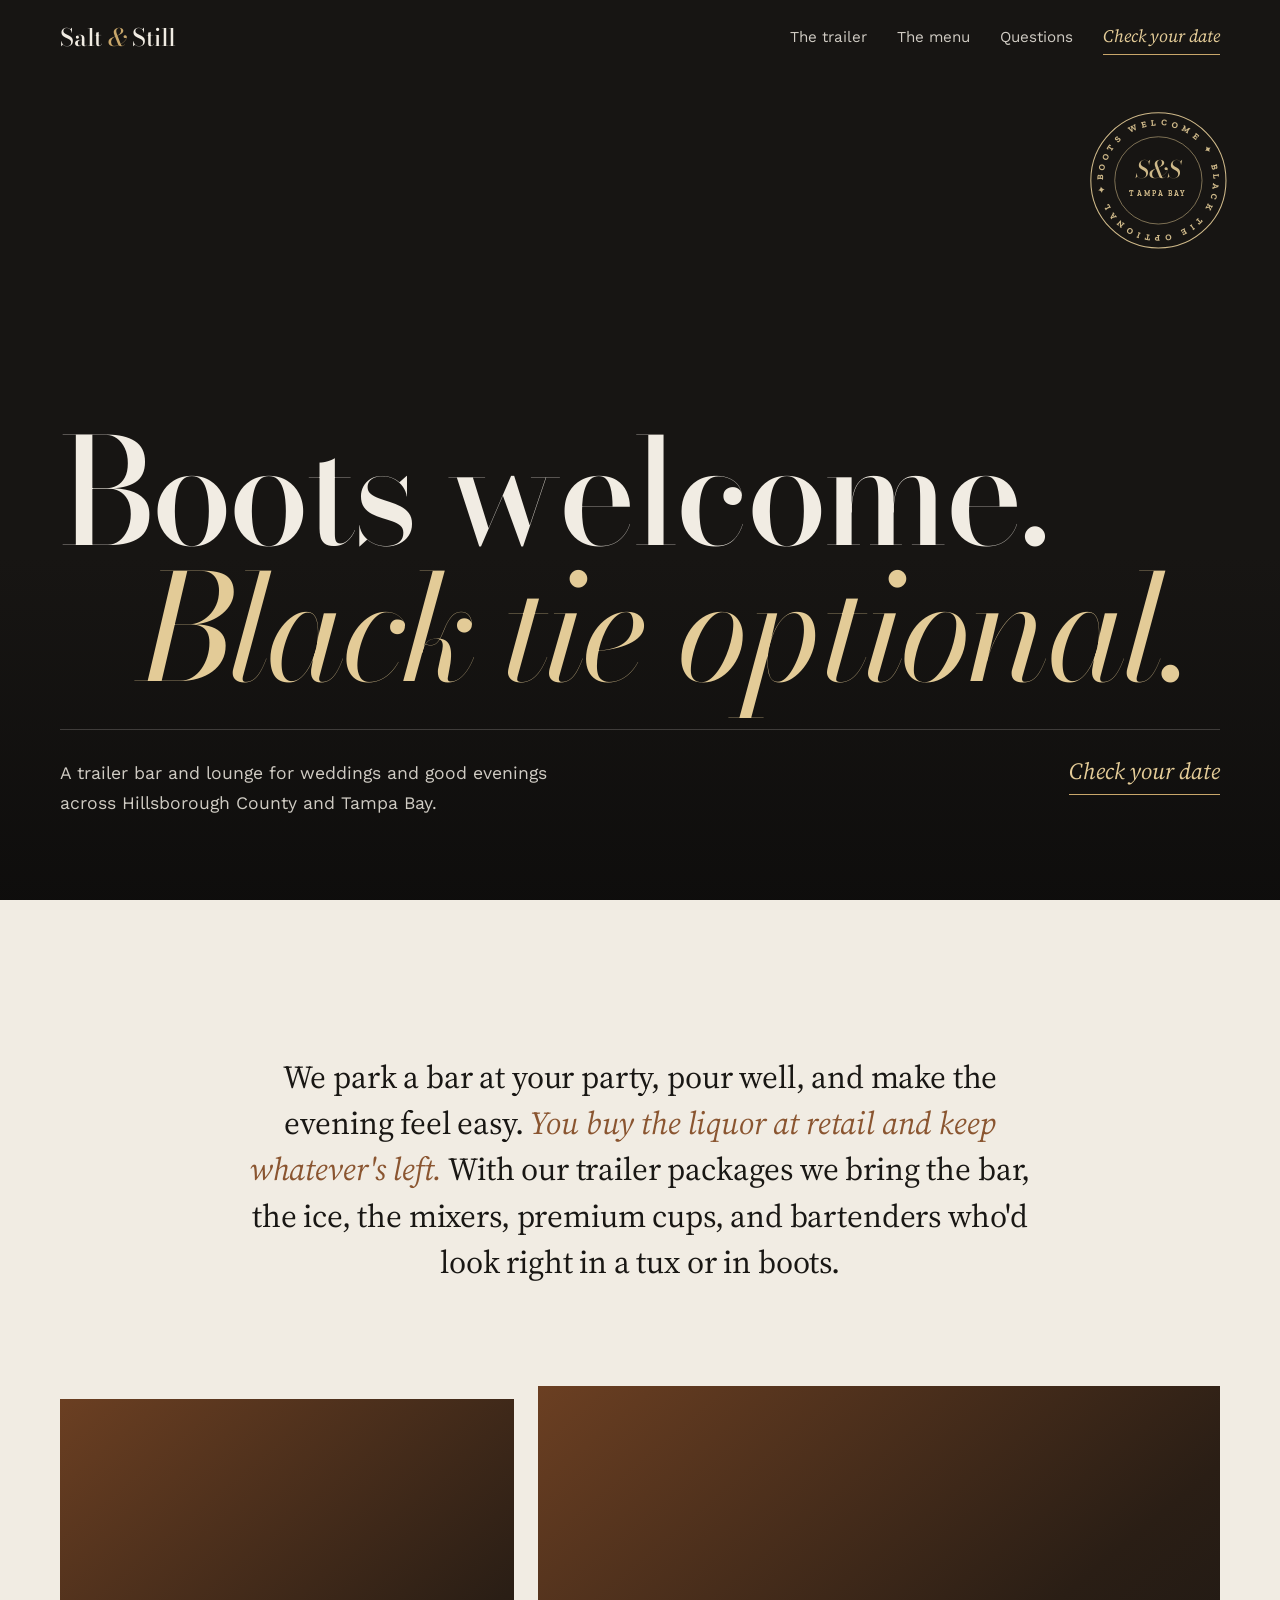
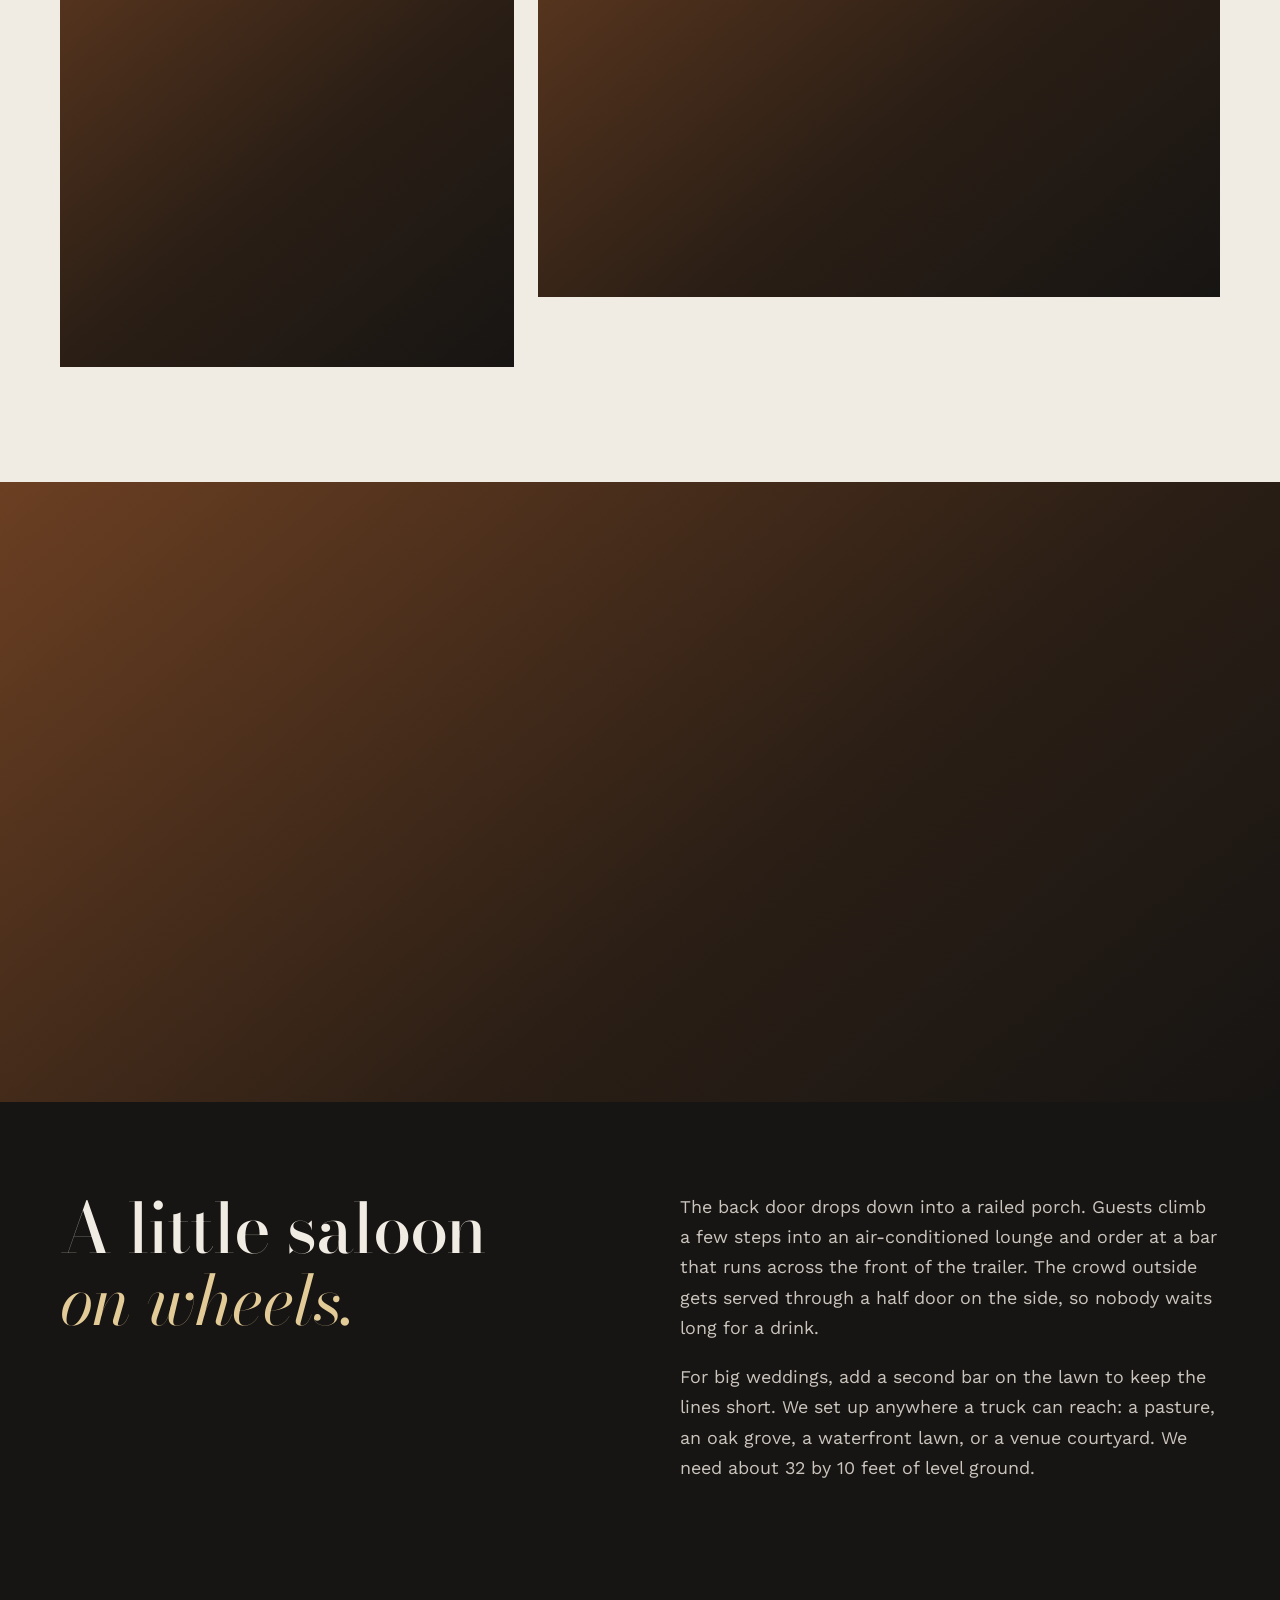
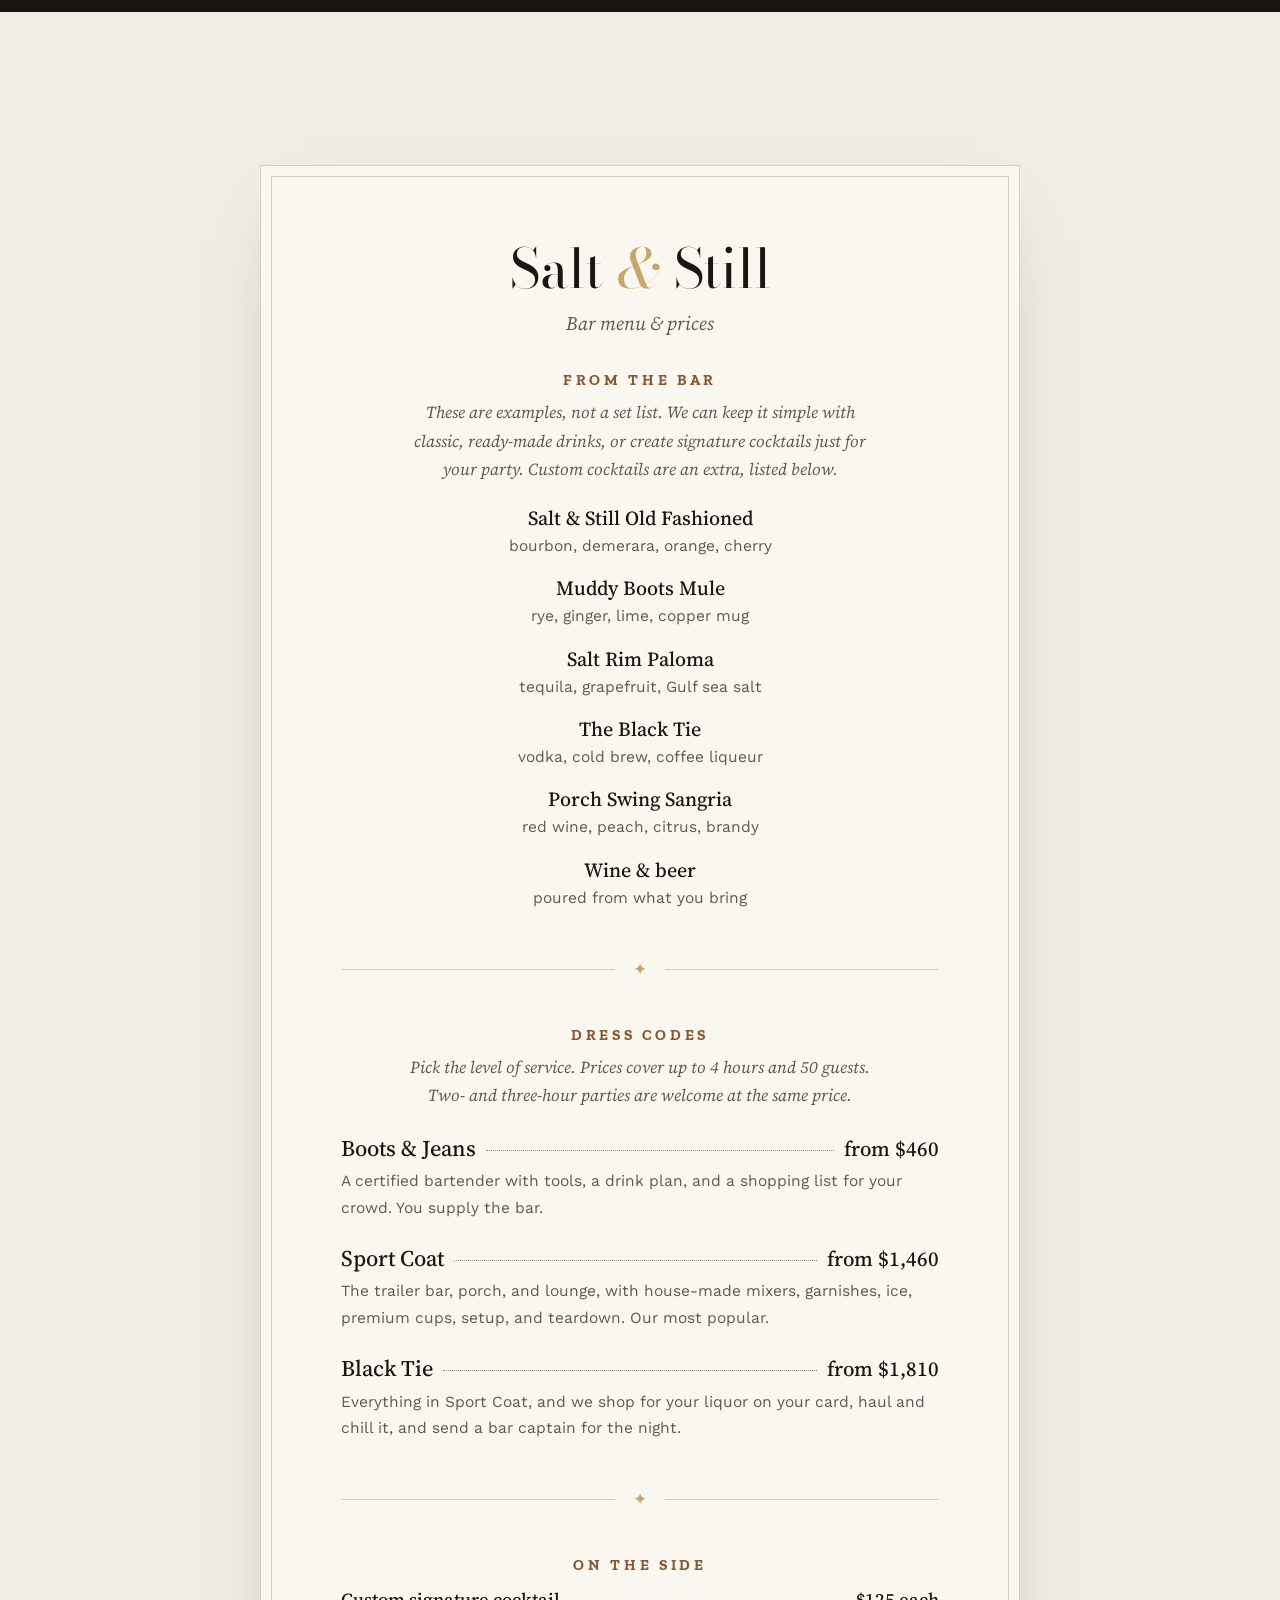
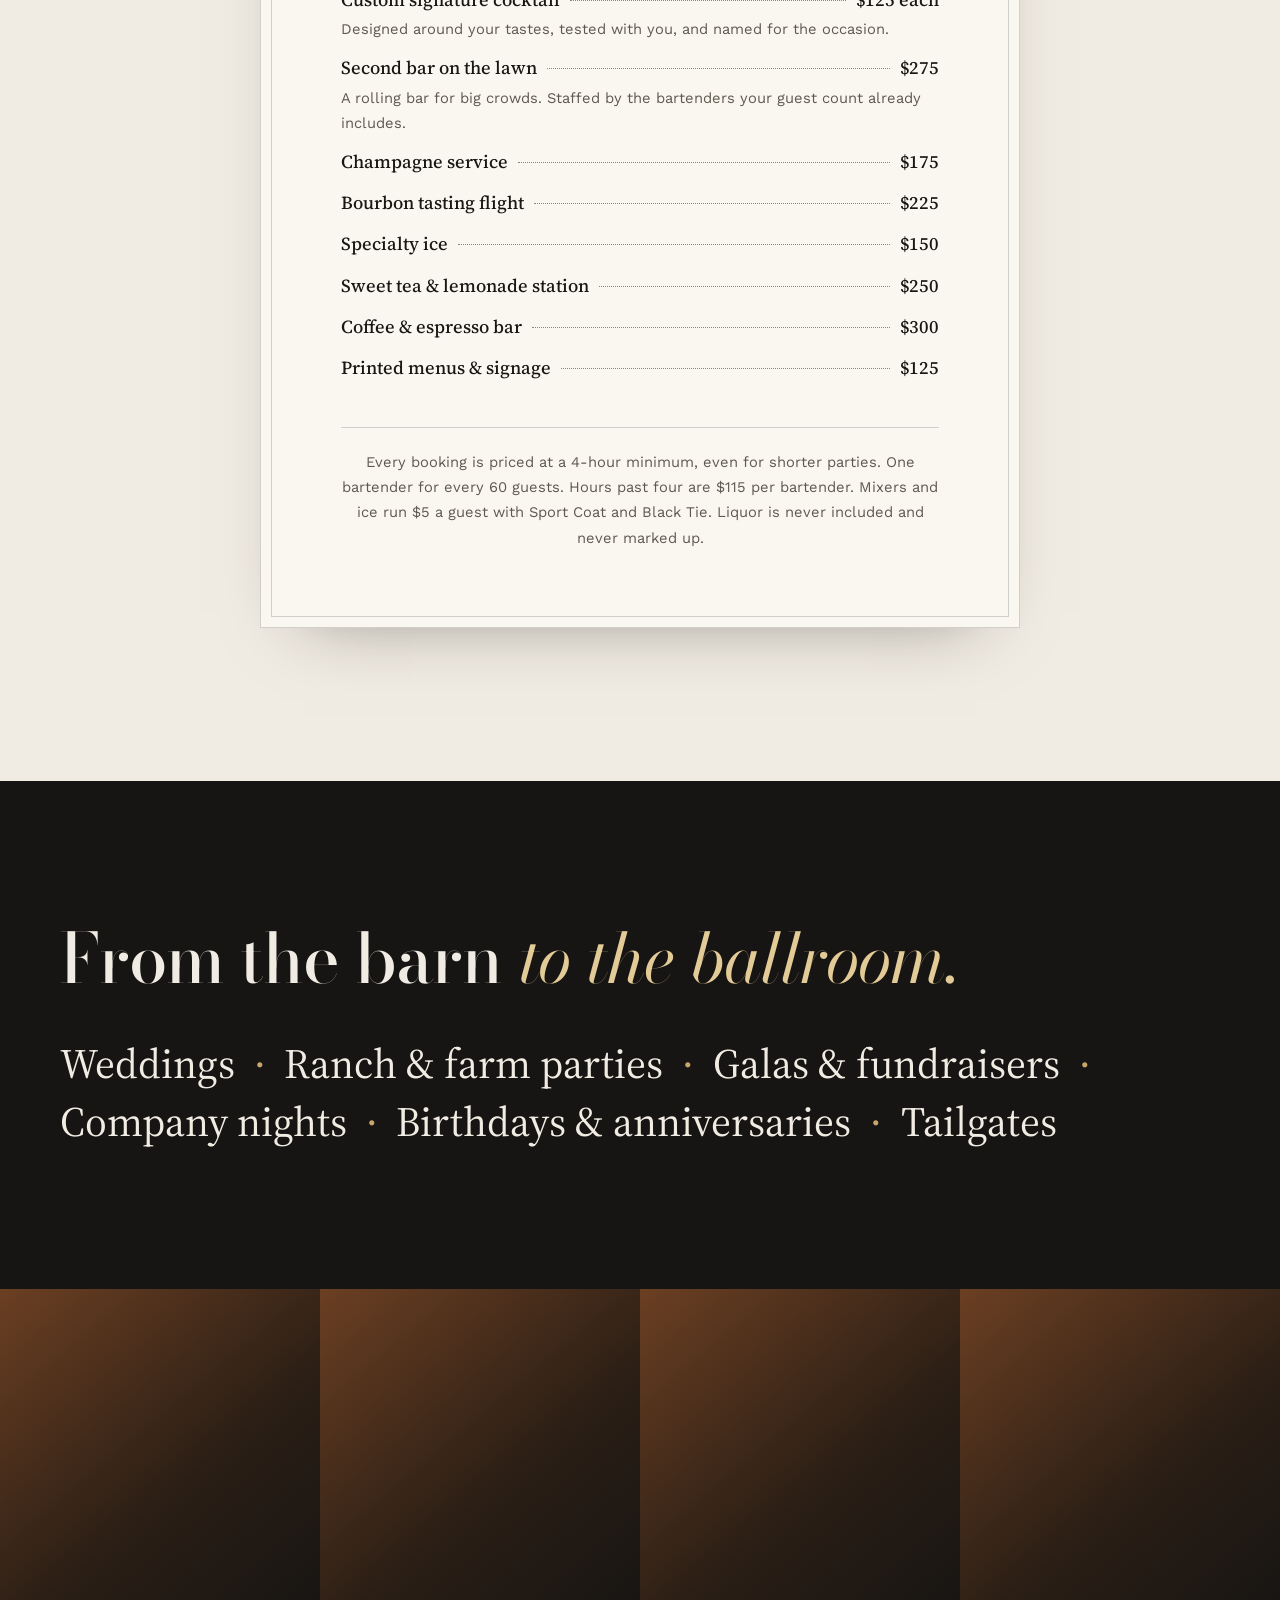
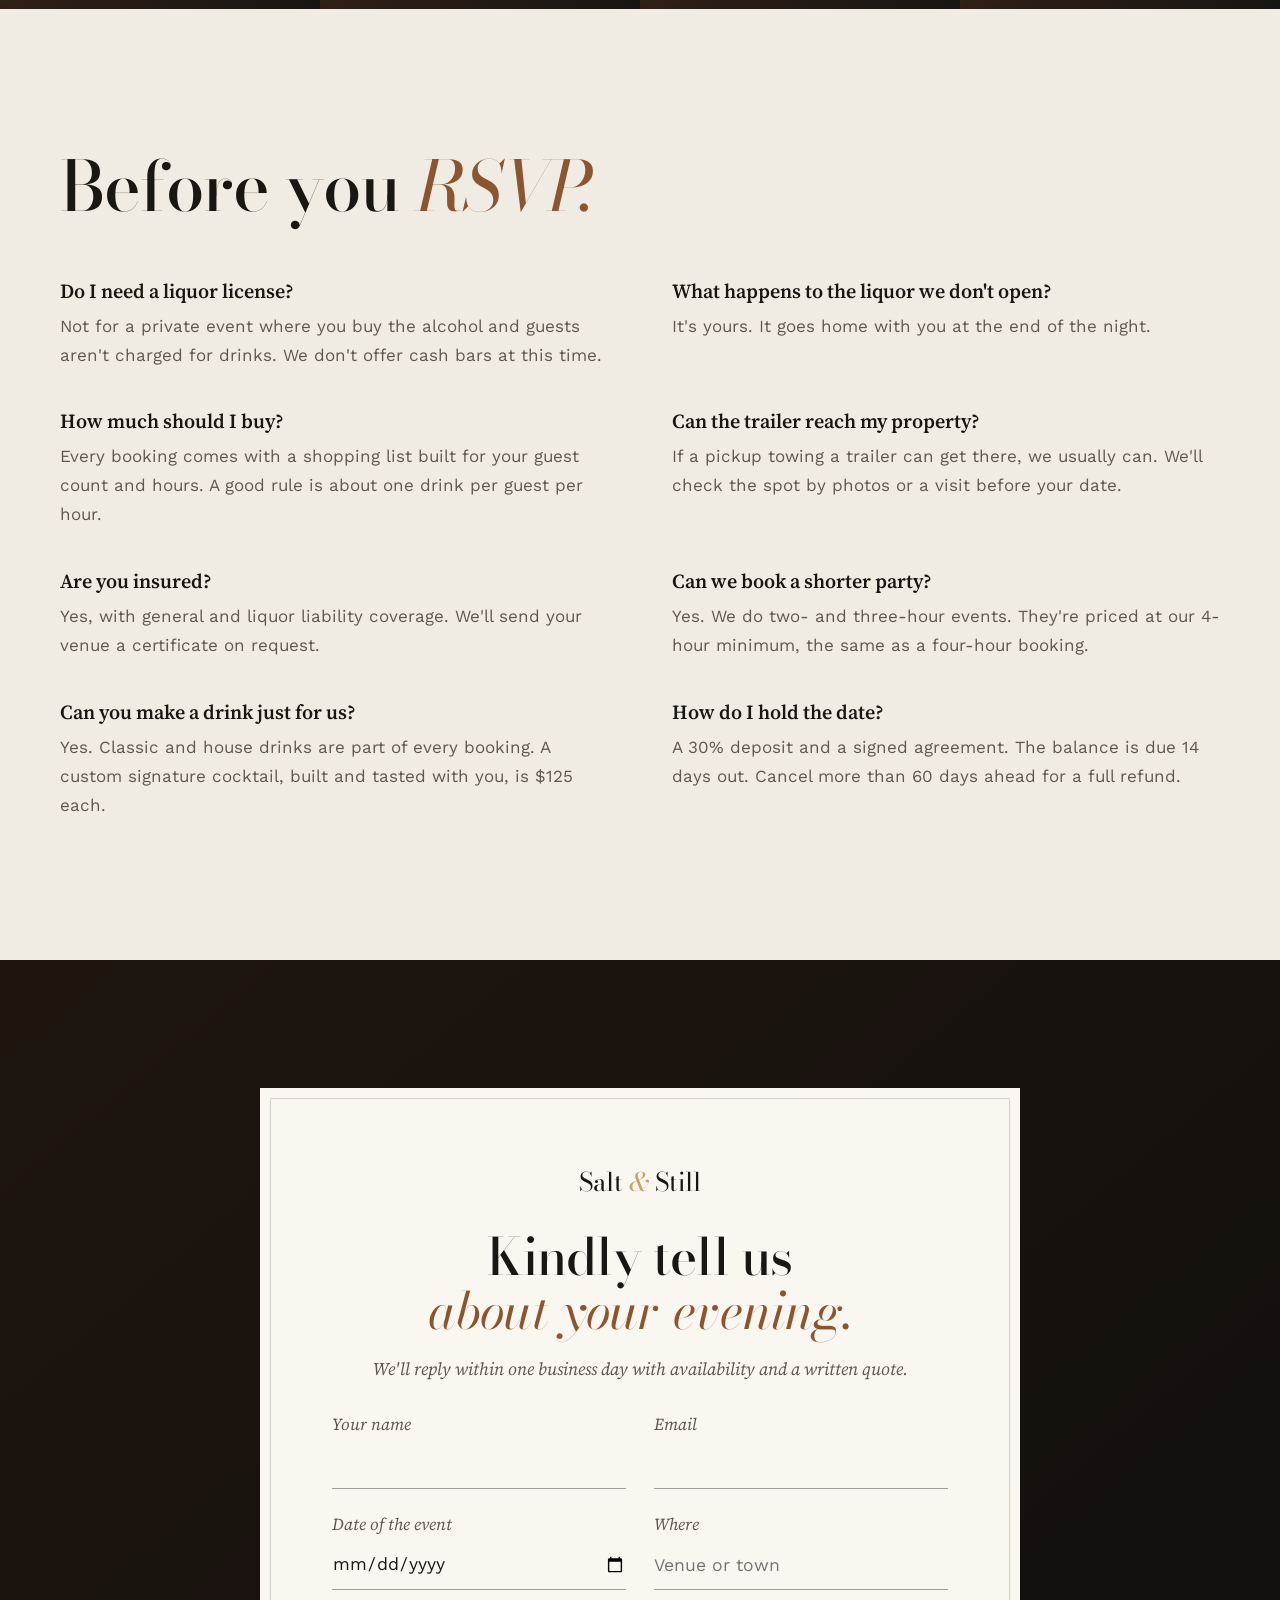
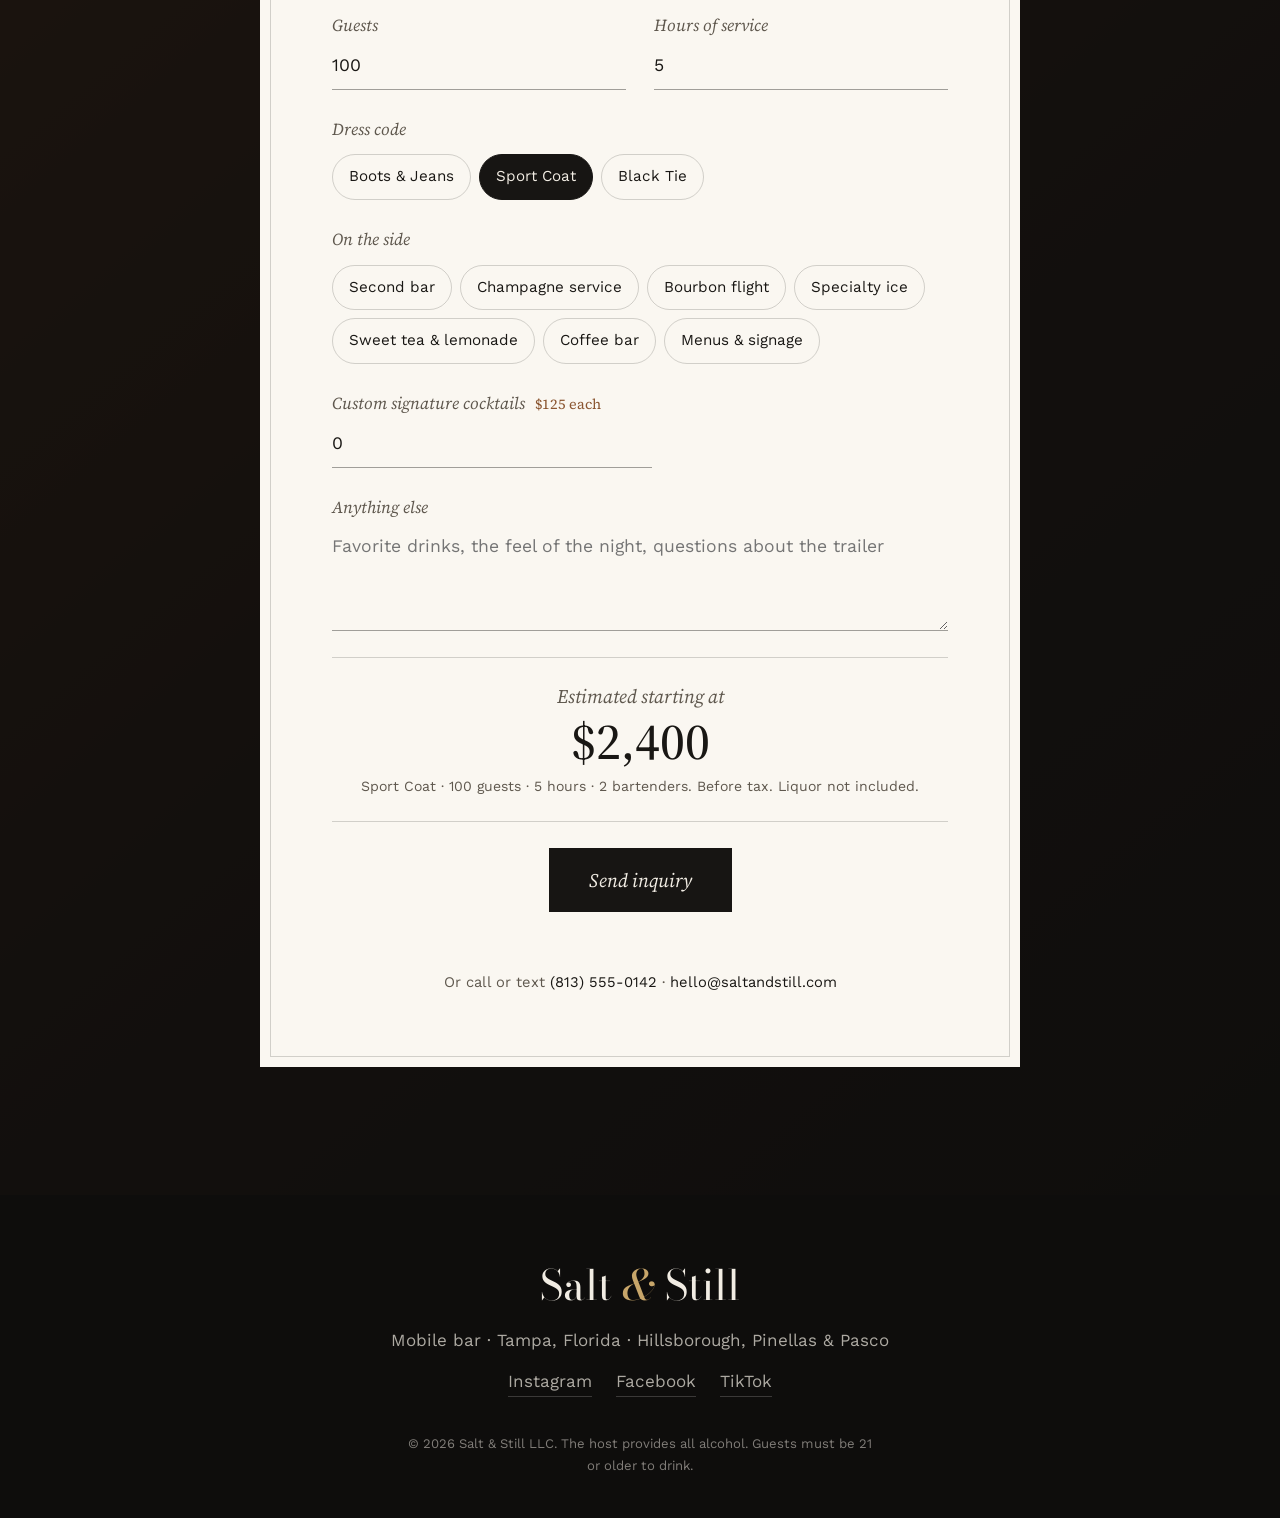
==== commit 27102129: "Site copy fixes: trailer-package wording, premium cups, second bar add-on, no cash bar - Intro now t" ====
--- a/index.html
+++ b/index.html
@@ -74,7 +74,7 @@
 <!-- INTRO -->
 <section class="intro">
   <div class="wrap narrow">
-    <p class="intro-text">We park a bar at your party, pour well, and make the evening feel easy. <em>You buy the liquor at retail and keep whatever's left.</em> We bring the trailer, the ice, the mixers, the glassware, and bartenders who'd look right in a tux or in boots.</p>
+    <p class="intro-text">We park a bar at your party, pour well, and make the evening feel easy. <em>You buy the liquor at retail and keep whatever's left.</em> With our trailer packages we bring the bar, the ice, the mixers, premium cups, and bartenders who'd look right in a tux or in boots.</p>
   </div>
   <div class="wrap intro-photos">
     <figure class="frame p-tall"><img src="https://images.unsplash.com/photo-1666632814910-daebf04b69b8?auto=format&fit=crop&w=1000&q=80" alt="A bartender pouring a whiskey cocktail" loading="lazy"></figure>
@@ -89,7 +89,7 @@
     <h2>A little saloon <em>on wheels.</em></h2>
     <div class="trailer-copy">
       <p>The back door drops down into a railed porch. Guests climb a few steps into an air-conditioned lounge and order at a bar that runs across the front of the trailer. The crowd outside gets served through a half door on the side, so nobody waits long for a drink.</p>
-      <p>For big weddings we roll out a second bar on the lawn. We set up anywhere a truck can reach: a pasture, an oak grove, a waterfront lawn, or a venue courtyard. We need about 32 by 10 feet of level ground.</p>
+      <p>For big weddings, add a second bar on the lawn to keep the lines short. We set up anywhere a truck can reach: a pasture, an oak grove, a waterfront lawn, or a venue courtyard. We need about 32 by 10 feet of level ground.</p>
     </div>
   </div>
 </section>
@@ -112,7 +112,7 @@
           <li><span class="item">Salt Rim Paloma</span><span class="desc">tequila, grapefruit, Gulf sea salt</span></li>
           <li><span class="item">The Black Tie</span><span class="desc">vodka, cold brew, coffee liqueur</span></li>
           <li><span class="item">Porch Swing Sangria</span><span class="desc">red wine, peach, citrus, brandy</span></li>
-          <li><span class="item">Wine, beer &amp; a bourbon flight</span><span class="desc">poured from what you bring</span></li>
+          <li><span class="item">Wine &amp; beer</span><span class="desc">poured from what you bring</span></li>
         </ul>
       </div>
 
@@ -128,7 +128,7 @@
           </li>
           <li>
             <span class="row"><span class="item">Sport Coat</span><span class="dots" aria-hidden="true"></span><span class="price">from $1,460</span></span>
-            <span class="desc">The trailer bar, porch, and lounge, with house-made mixers, garnishes, ice, glassware, setup, and teardown. Our most popular.</span>
+            <span class="desc">The trailer bar, porch, and lounge, with house-made mixers, garnishes, ice, premium cups, setup, and teardown. Our most popular.</span>
           </li>
           <li>
             <span class="row"><span class="item">Black Tie</span><span class="dots" aria-hidden="true"></span><span class="price">from $1,810</span></span>
@@ -143,6 +143,7 @@
         <h3>On the side</h3>
         <ul class="menu-list priced compact">
           <li><span class="row"><span class="item">Custom signature cocktail</span><span class="dots" aria-hidden="true"></span><span class="price">$125 each</span></span><span class="desc">Designed around your tastes, tested with you, and named for the occasion.</span></li>
+          <li><span class="row"><span class="item">Second bar on the lawn</span><span class="dots" aria-hidden="true"></span><span class="price">$275</span></span><span class="desc">A rolling bar for big crowds. Staffed by the bartenders your guest count already includes.</span></li>
           <li><span class="row"><span class="item">Champagne service</span><span class="dots" aria-hidden="true"></span><span class="price">$175</span></span></li>
           <li><span class="row"><span class="item">Bourbon tasting flight</span><span class="dots" aria-hidden="true"></span><span class="price">$225</span></span></li>
           <li><span class="row"><span class="item">Specialty ice</span><span class="dots" aria-hidden="true"></span><span class="price">$150</span></span></li>
@@ -187,7 +188,7 @@
   <div class="wrap">
     <h2>Before you <em>RSVP.</em></h2>
     <div class="qa">
-      <div><h3>Do I need a liquor license?</h3><p>Not for a private event where you buy the alcohol and guests aren't charged for drinks. For a cash bar, we team up with a licensed Florida caterer.</p></div>
+      <div><h3>Do I need a liquor license?</h3><p>Not for a private event where you buy the alcohol and guests aren't charged for drinks. We don't offer cash bars at this time.</p></div>
       <div><h3>What happens to the liquor we don't open?</h3><p>It's yours. It goes home with you at the end of the night.</p></div>
       <div><h3>How much should I buy?</h3><p>Every booking comes with a shopping list built for your guest count and hours. A good rule is about one drink per guest per hour.</p></div>
       <div><h3>Can the trailer reach my property?</h3><p>If a pickup towing a trailer can get there, we usually can. We'll check the spot by photos or a visit before your date.</p></div>
@@ -229,6 +230,7 @@
       <fieldset class="f-set">
         <legend>On the side</legend>
         <div class="f-choices">
+          <label class="pick"><input type="checkbox" name="extras" value="Second bar on the lawn" data-price="275"><span>Second bar</span></label>
           <label class="pick"><input type="checkbox" name="extras" value="Champagne service" data-price="175"><span>Champagne service</span></label>
           <label class="pick"><input type="checkbox" name="extras" value="Bourbon tasting flight" data-price="225"><span>Bourbon flight</span></label>
           <label class="pick"><input type="checkbox" name="extras" value="Specialty ice" data-price="150"><span>Specialty ice</span></label>
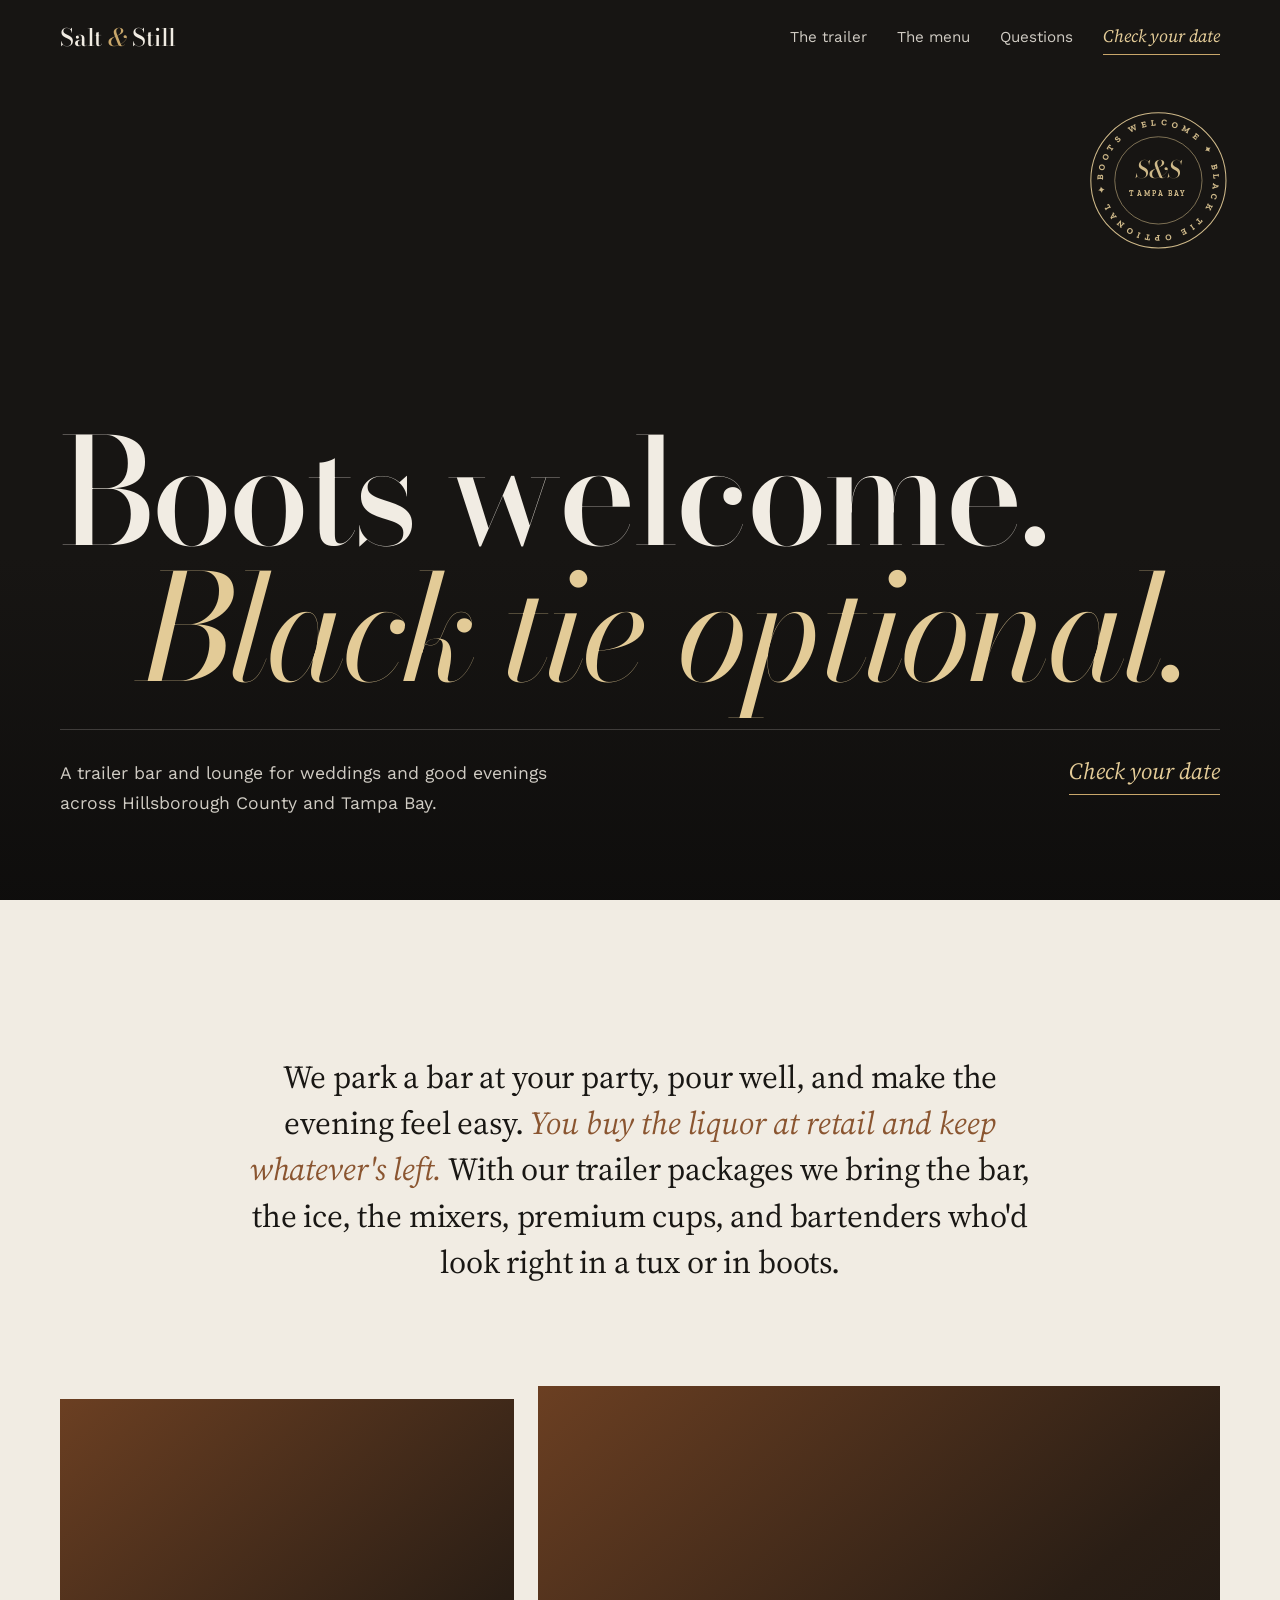
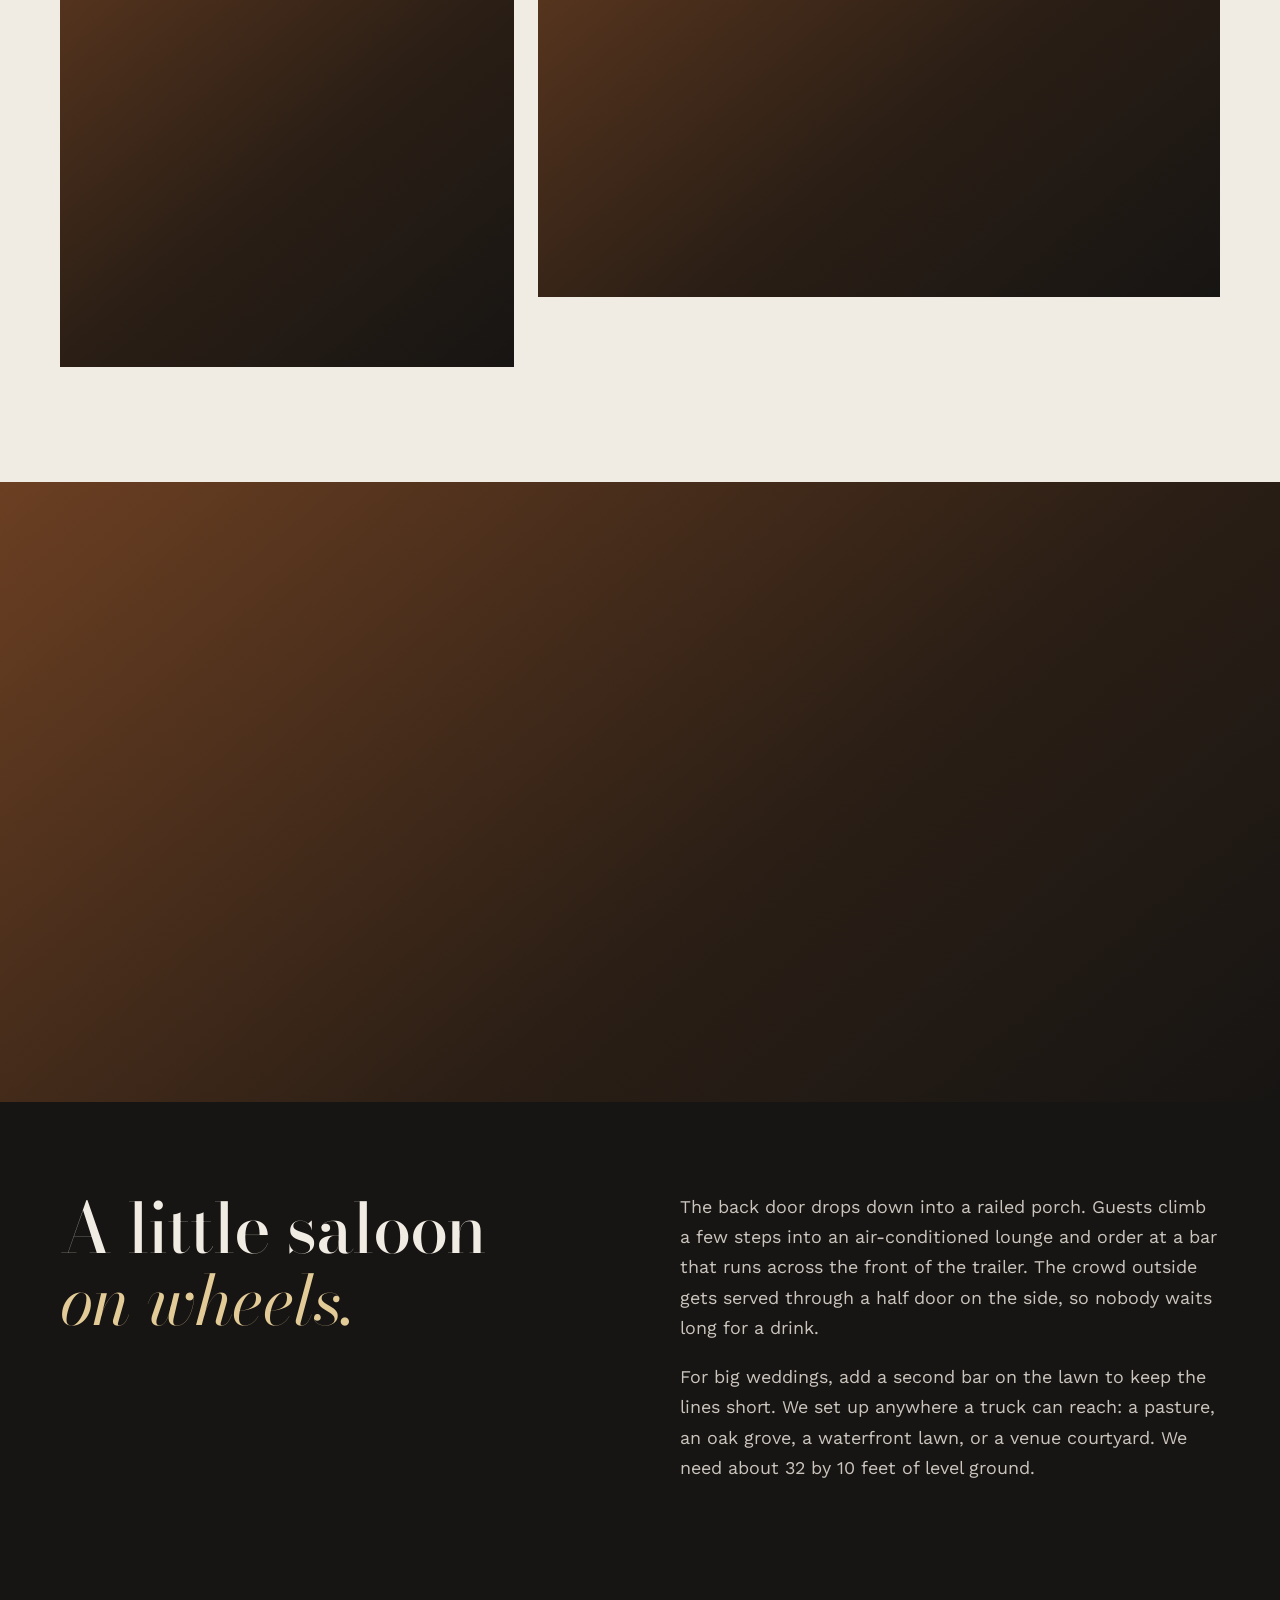
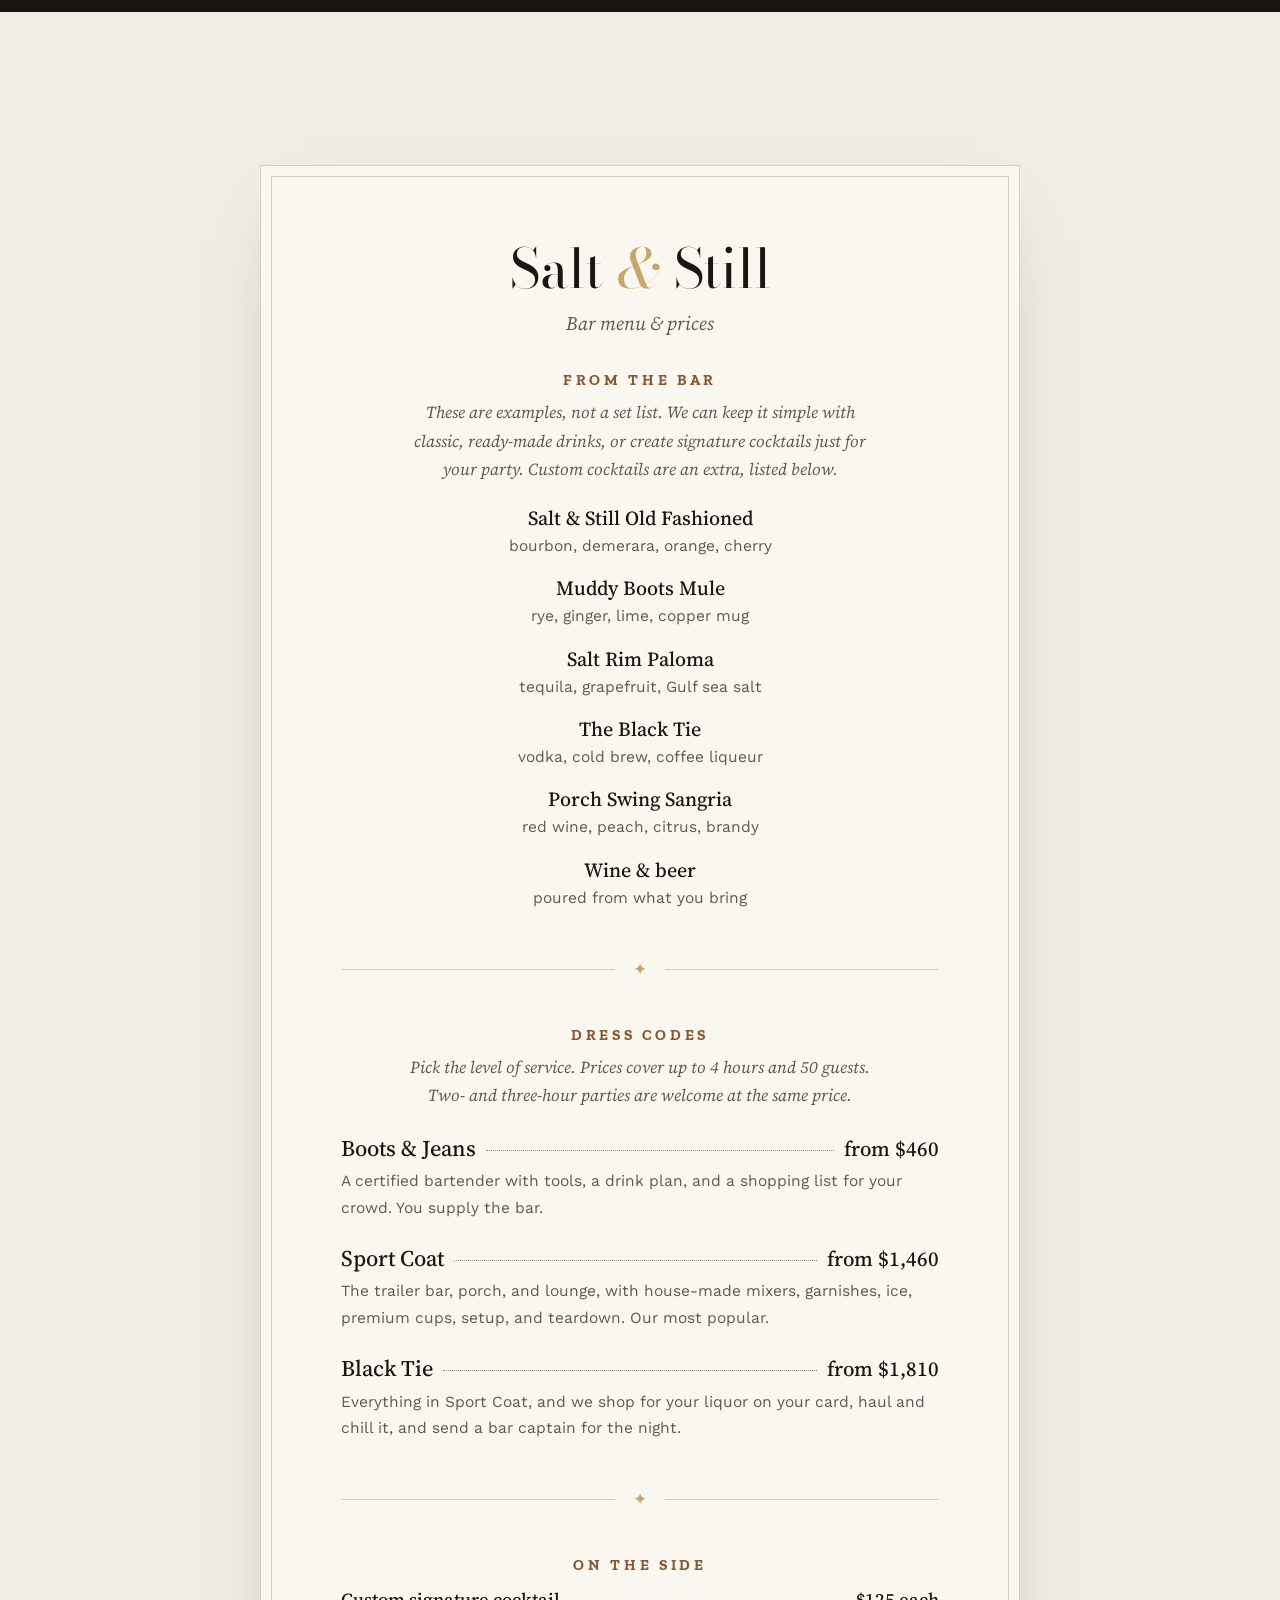
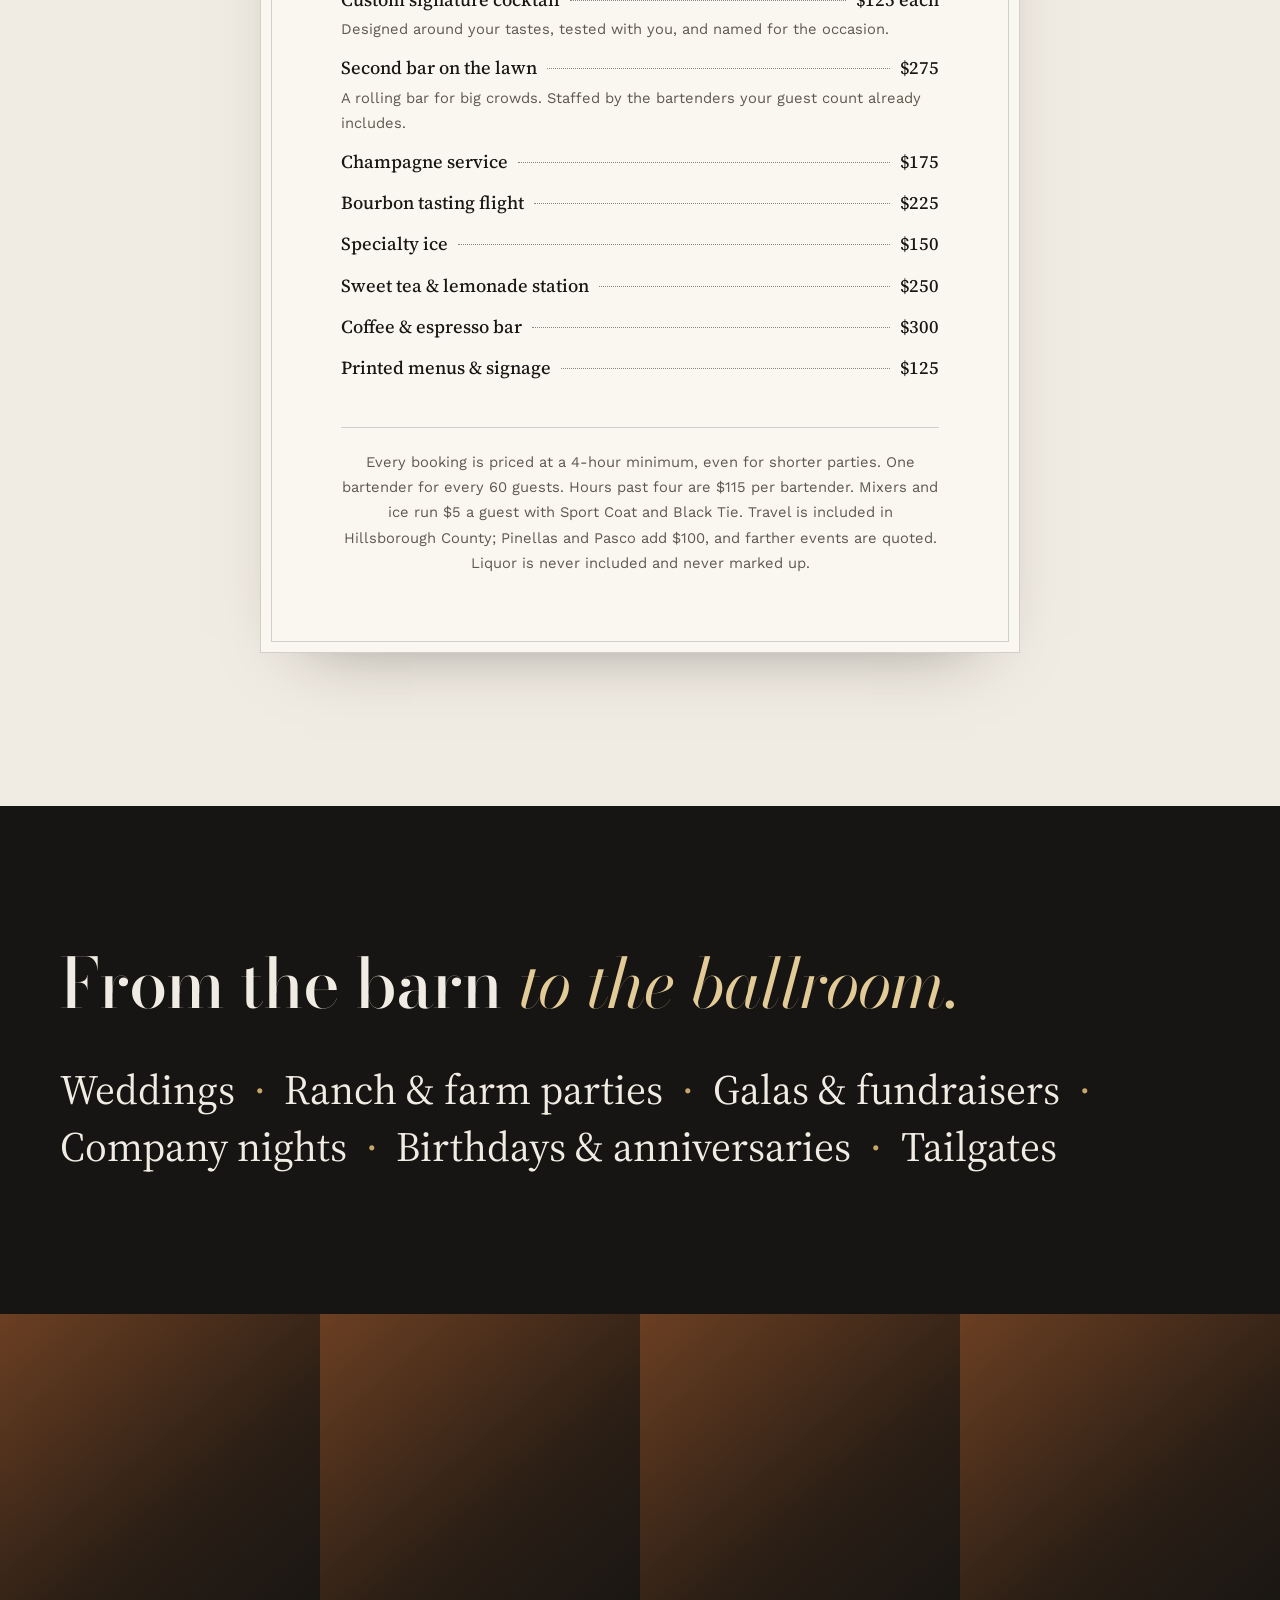
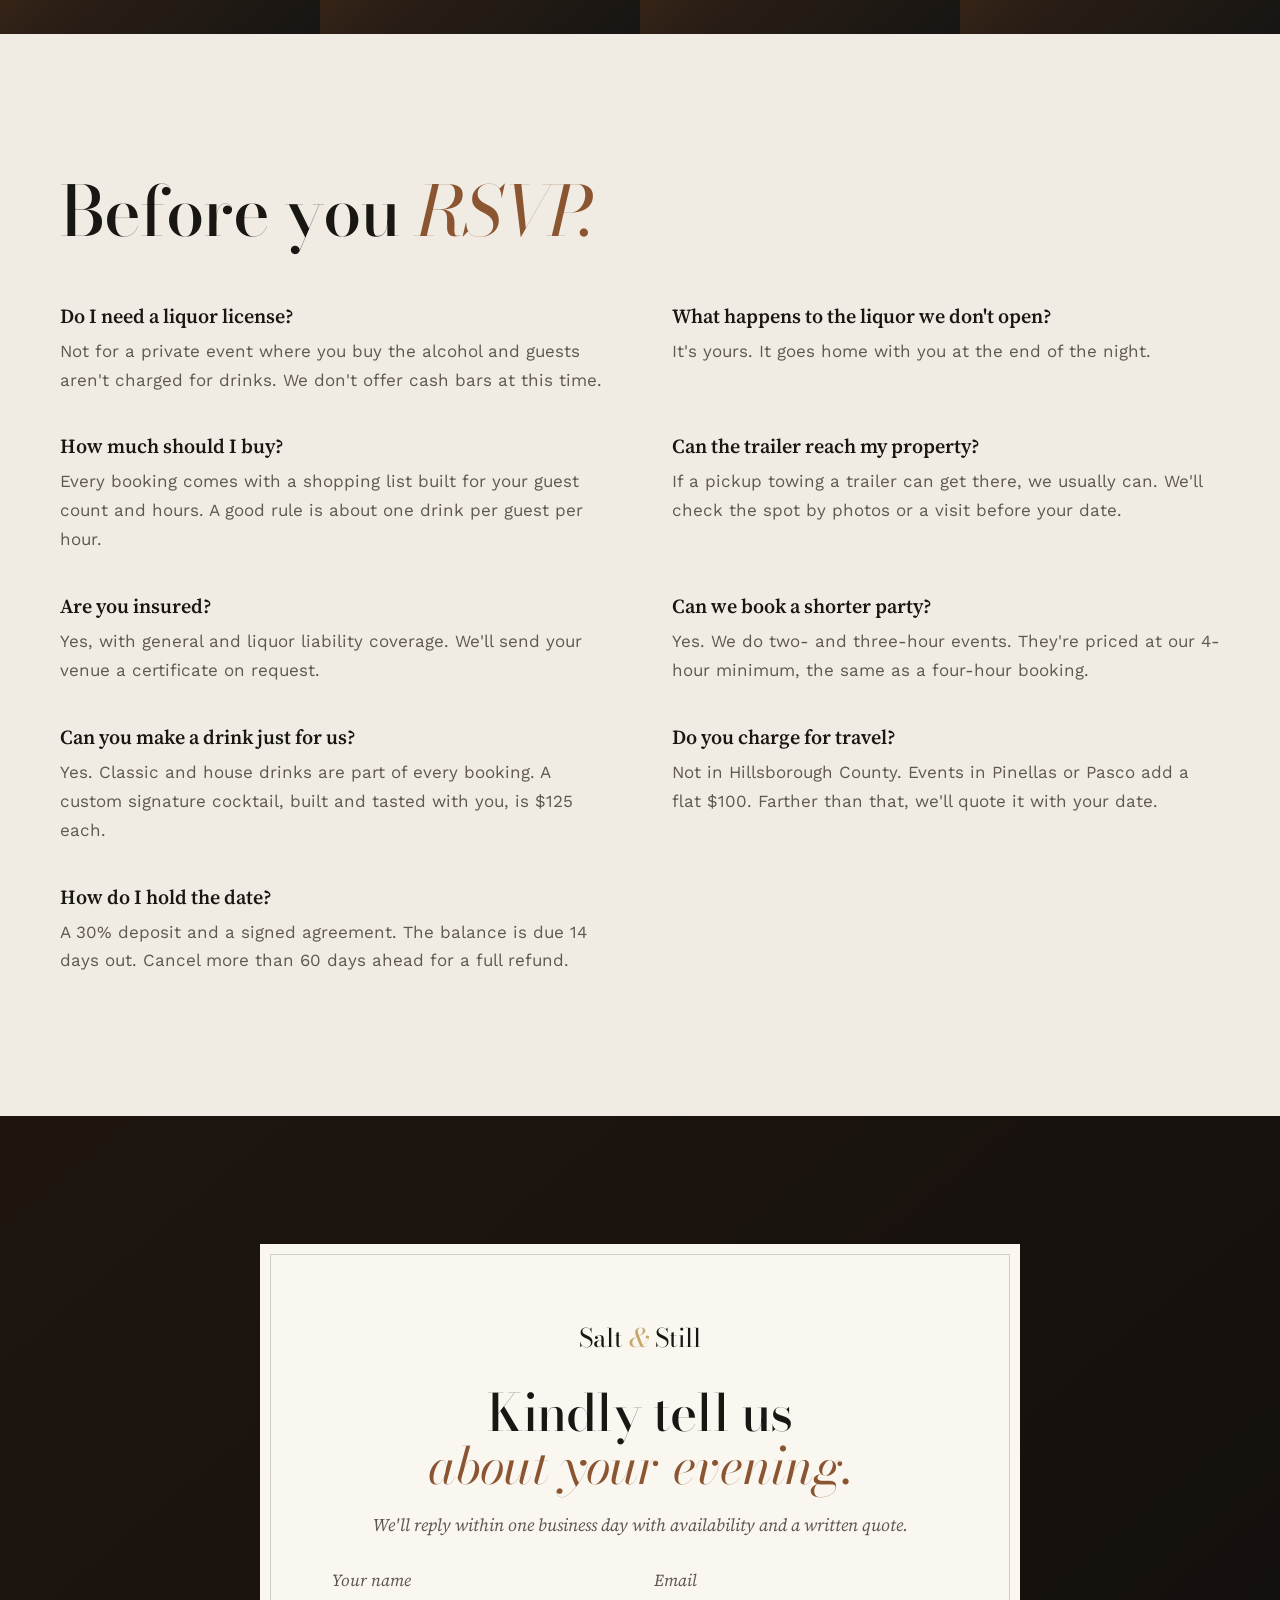
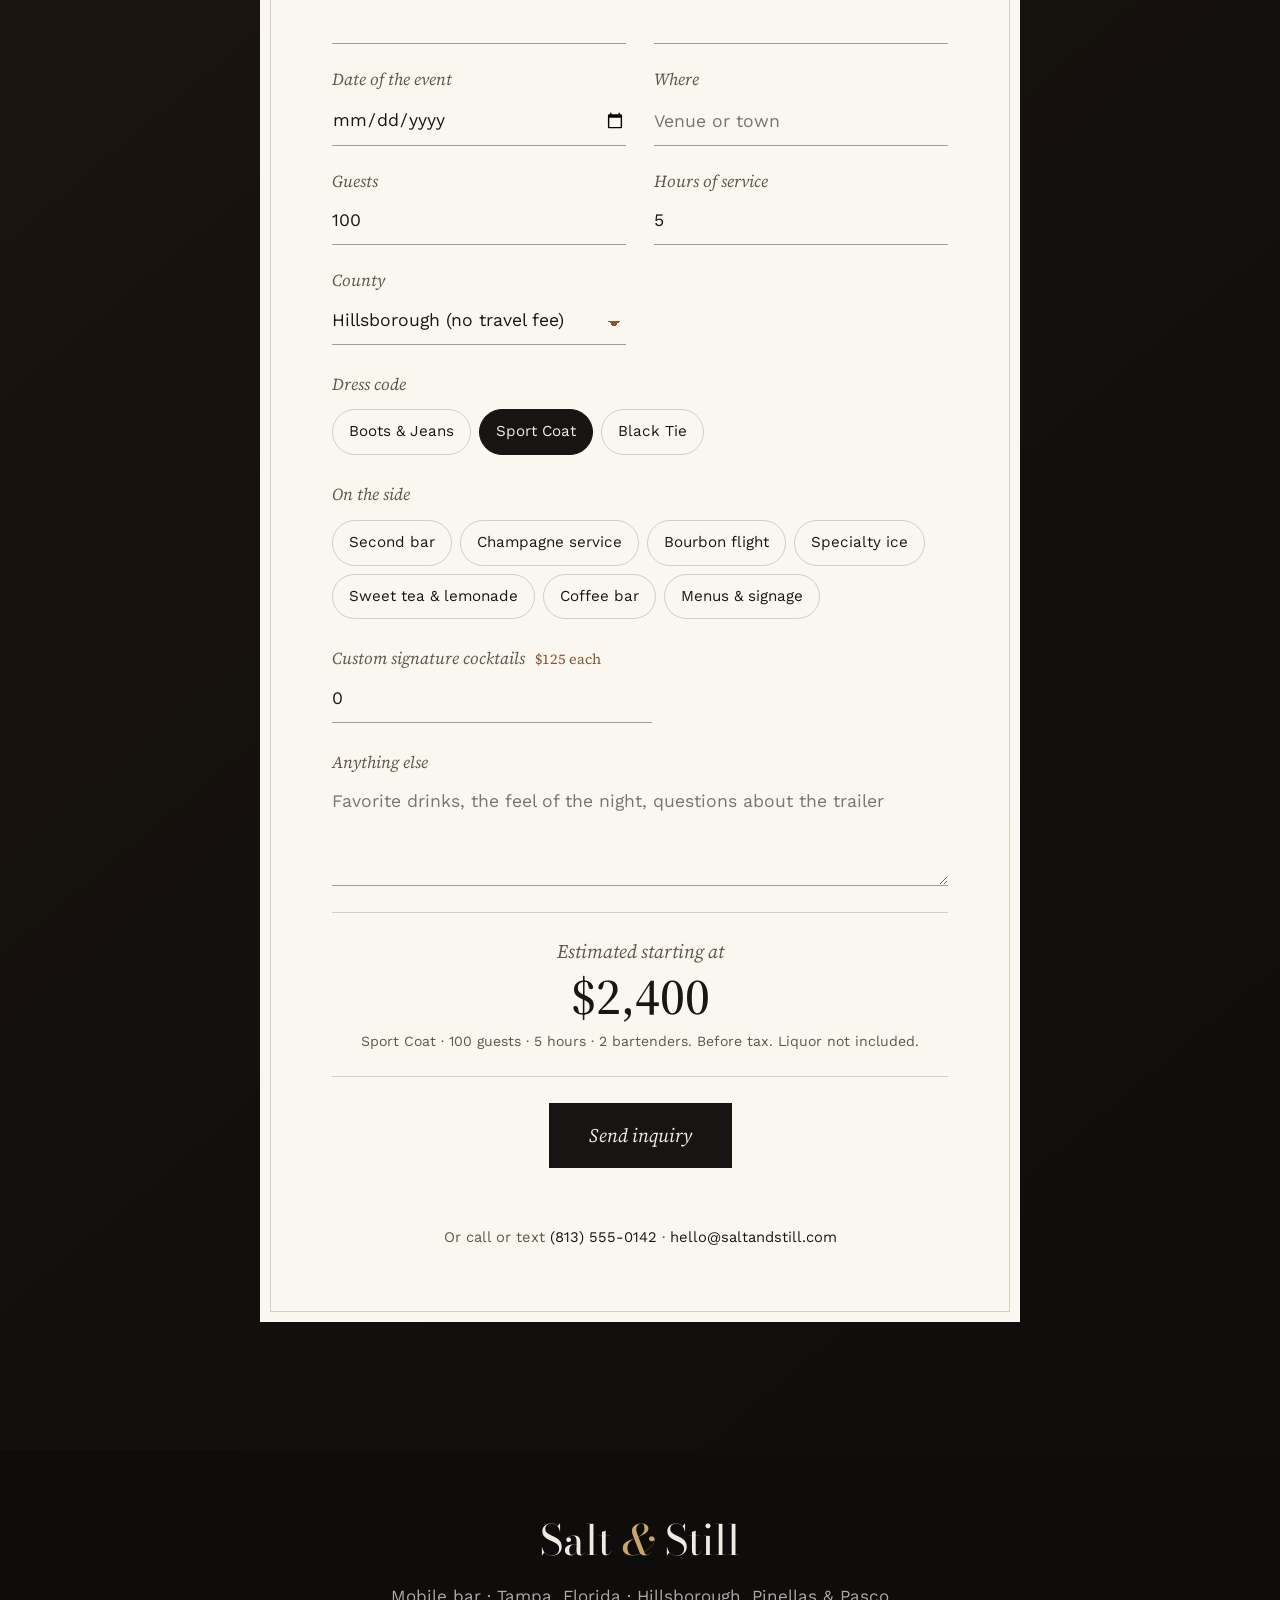
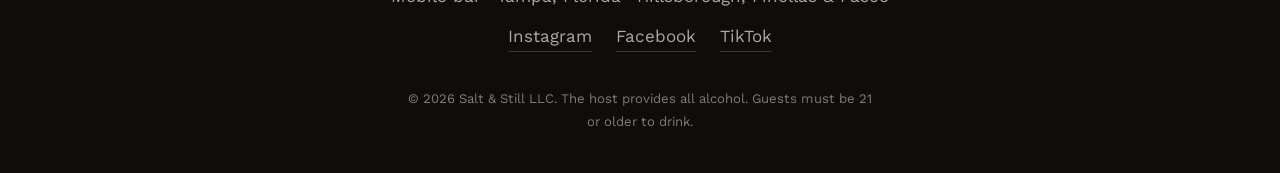
==== commit c6740896: "Add travel fees: Hillsborough included, Pinellas/Pasco +$100, farther quoted County dropdown on the " ====
--- a/index.html
+++ b/index.html
@@ -154,7 +154,7 @@
       </div>
 
       <footer class="menu-foot">
-        <p>Every booking is priced at a 4-hour minimum, even for shorter parties. One bartender for every 60 guests. Hours past four are $115 per bartender. Mixers and ice run $5 a guest with Sport Coat and Black Tie. Liquor is never included and never marked up.</p>
+        <p>Every booking is priced at a 4-hour minimum, even for shorter parties. One bartender for every 60 guests. Hours past four are $115 per bartender. Mixers and ice run $5 a guest with Sport Coat and Black Tie. Travel is included in Hillsborough County; Pinellas and Pasco add $100, and farther events are quoted. Liquor is never included and never marked up.</p>
       </footer>
     </article>
   </div>
@@ -195,6 +195,7 @@
       <div><h3>Are you insured?</h3><p>Yes, with general and liquor liability coverage. We'll send your venue a certificate on request.</p></div>
       <div><h3>Can we book a shorter party?</h3><p>Yes. We do two- and three-hour events. They're priced at our 4-hour minimum, the same as a four-hour booking.</p></div>
       <div><h3>Can you make a drink just for us?</h3><p>Yes. Classic and house drinks are part of every booking. A custom signature cocktail, built and tasted with you, is $125 each.</p></div>
+      <div><h3>Do you charge for travel?</h3><p>Not in Hillsborough County. Events in Pinellas or Pasco add a flat $100. Farther than that, we'll quote it with your date.</p></div>
       <div><h3>How do I hold the date?</h3><p>A 30% deposit and a signed agreement. The balance is due 14 days out. Cancel more than 60 days ahead for a full refund.</p></div>
     </div>
   </div>
@@ -216,6 +217,7 @@
         <div class="f-field"><label for="f-where">Where</label><input id="f-where" name="location" type="text" placeholder="Venue or town"></div>
         <div class="f-field"><label for="guests">Guests</label><input id="guests" name="guests" type="number" min="10" max="500" step="5" value="100" inputmode="numeric"></div>
         <div class="f-field"><label for="hours">Hours of service</label><input id="hours" name="hours" type="number" min="2" max="10" value="5" inputmode="numeric"></div>
+        <div class="f-field"><label for="county">County</label><select id="county" name="county"><option value="Hillsborough" data-fee="0" selected>Hillsborough (no travel fee)</option><option value="Pinellas" data-fee="100">Pinellas (+$100)</option><option value="Pasco" data-fee="100">Pasco (+$100)</option><option value="Other" data-fee="quote">Somewhere else (quoted)</option></select></div>
       </div>
 
       <fieldset class="f-set">
--- a/assets/css/styles.css
+++ b/assets/css/styles.css
@@ -201,12 +201,13 @@
 @media (min-width: 600px) { .f-grid { grid-template-columns: repeat(2, minmax(0, 1fr)); } }
 .f-field { display: grid; gap: 4px; min-width: 0; position: relative; z-index: 1; }
 .f-field label, .f-set legend { font-family: var(--serif); font-style: italic; font-size: 1.05rem; color: var(--muted); }
-.f-field input, .f-field textarea {
+.f-field input, .f-field textarea, .f-field select {
   width: 100%; min-width: 0; border: 0; border-bottom: 1px solid rgba(25, 23, 20, .4); background: transparent;
   padding: 6px 0 8px; font-size: 1.1rem; border-radius: 0; -webkit-appearance: none; appearance: none;
 }
 .f-field input[type="number"] { -moz-appearance: textfield; }
 .f-field textarea { resize: vertical; }
+.f-field select { cursor: pointer; padding-right: 24px; background-image: linear-gradient(45deg, transparent 50%, var(--saddle) 50%), linear-gradient(135deg, var(--saddle) 50%, transparent 50%); background-position: calc(100% - 12px) 55%, calc(100% - 6px) 55%; background-size: 6px 6px; background-repeat: no-repeat; }
 .f-custom { max-width: 320px; }
 .f-hint { font-style: normal; font-size: .9rem; color: var(--saddle); margin-left: 6px; }
 .f-field input:focus, .f-field textarea:focus { outline: none; border-color: var(--saddle); box-shadow: 0 1px 0 var(--saddle); }
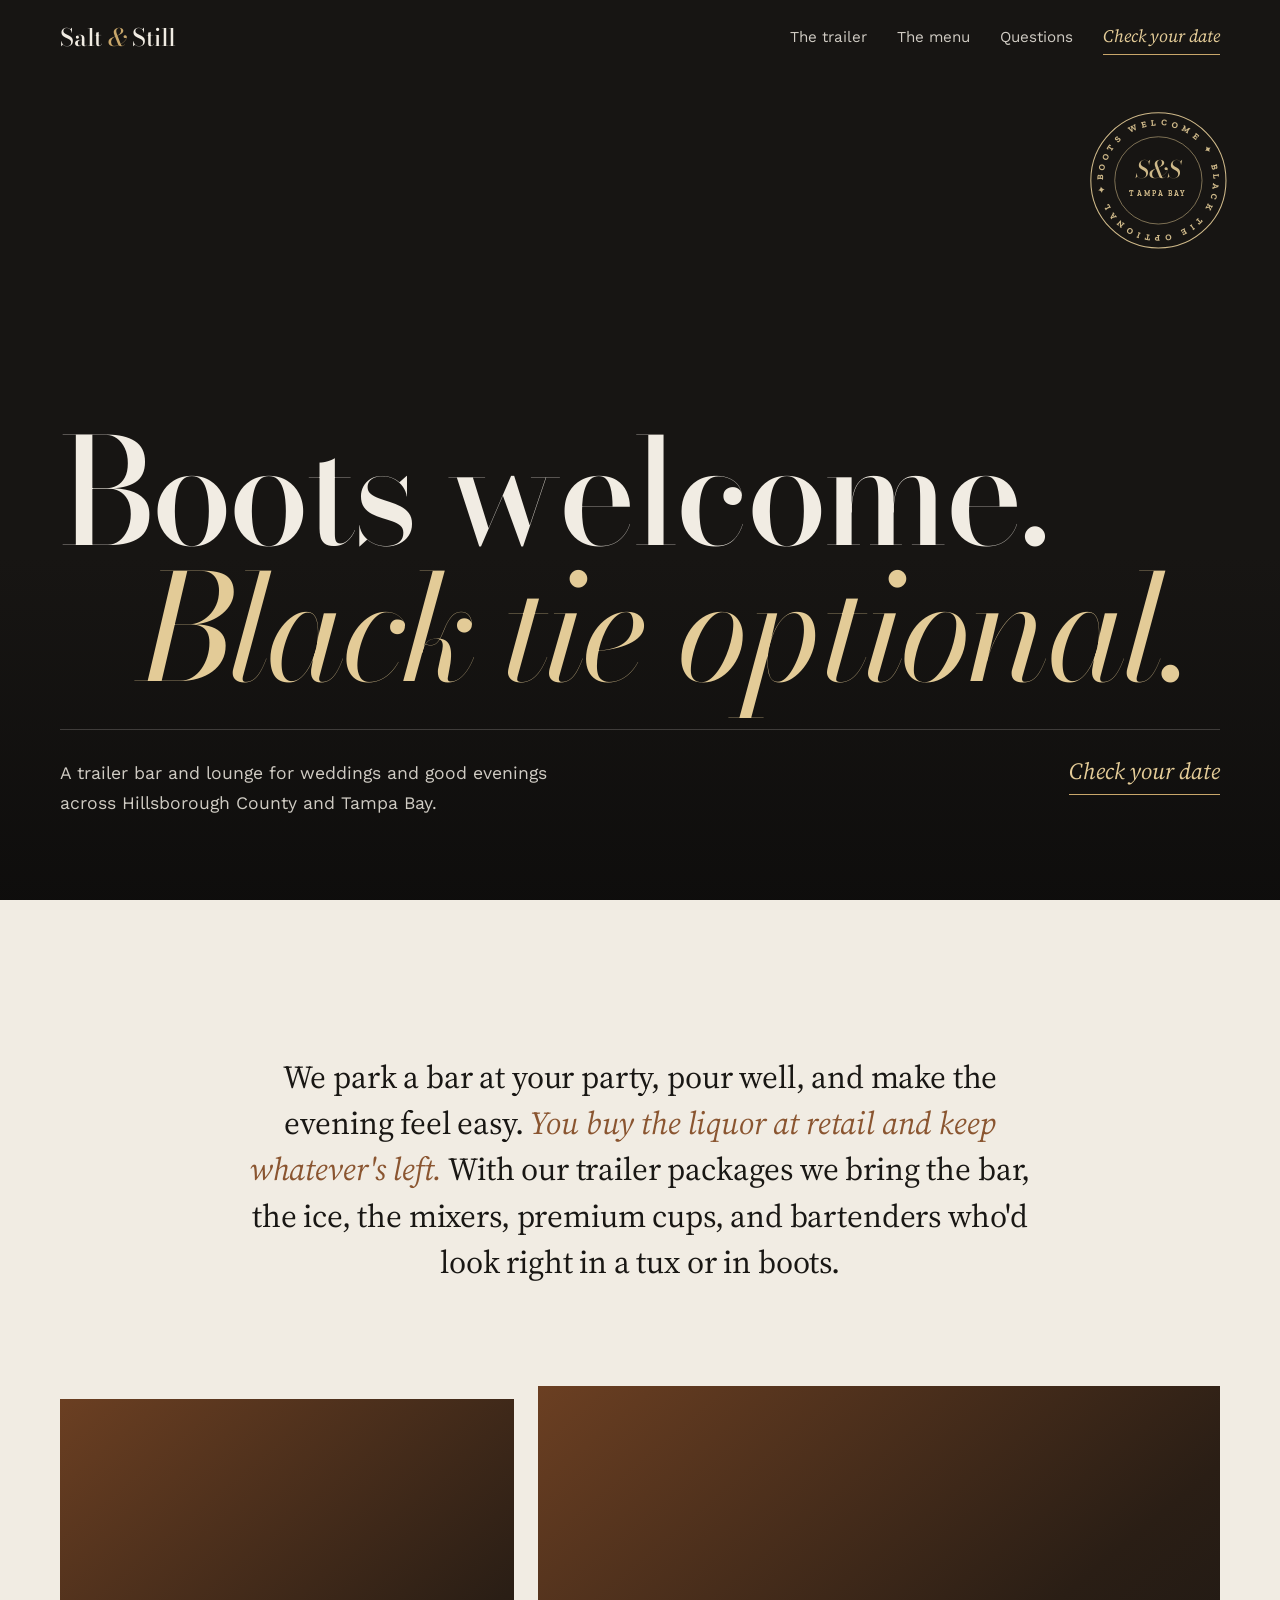
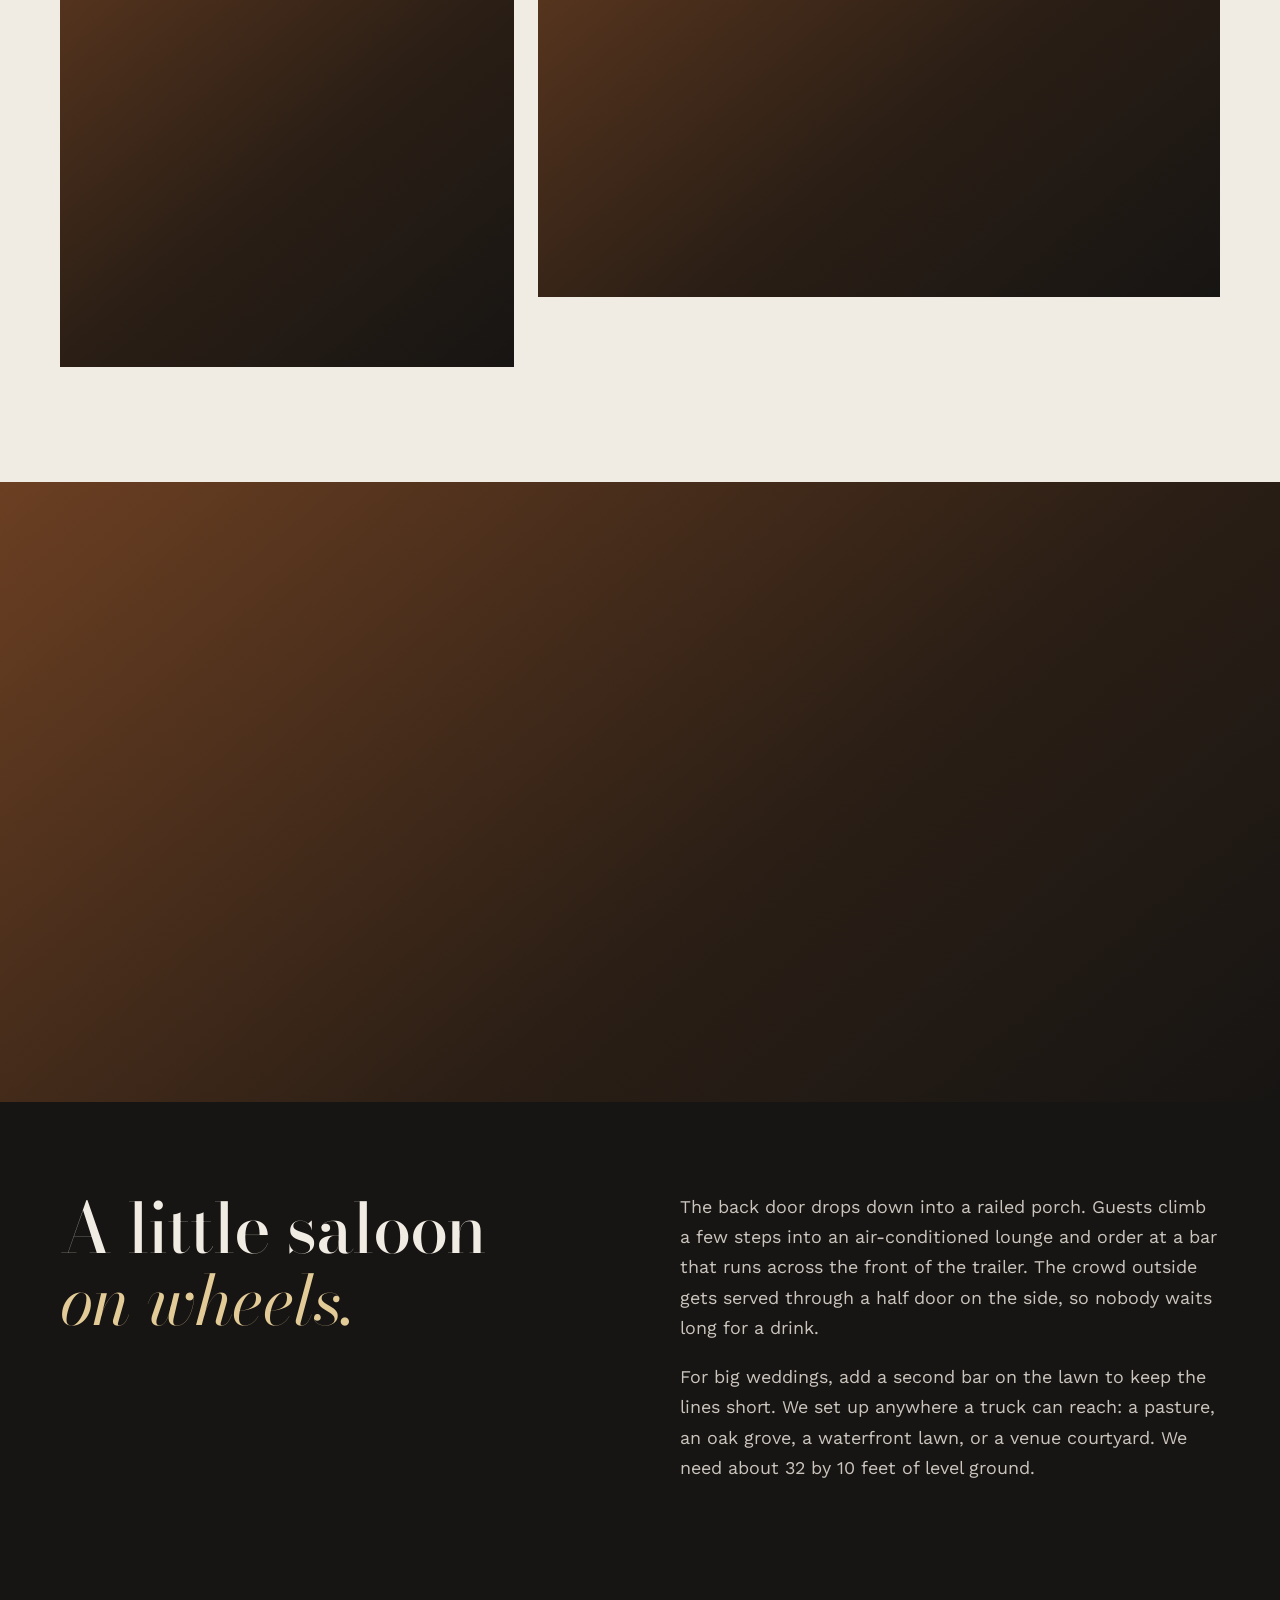
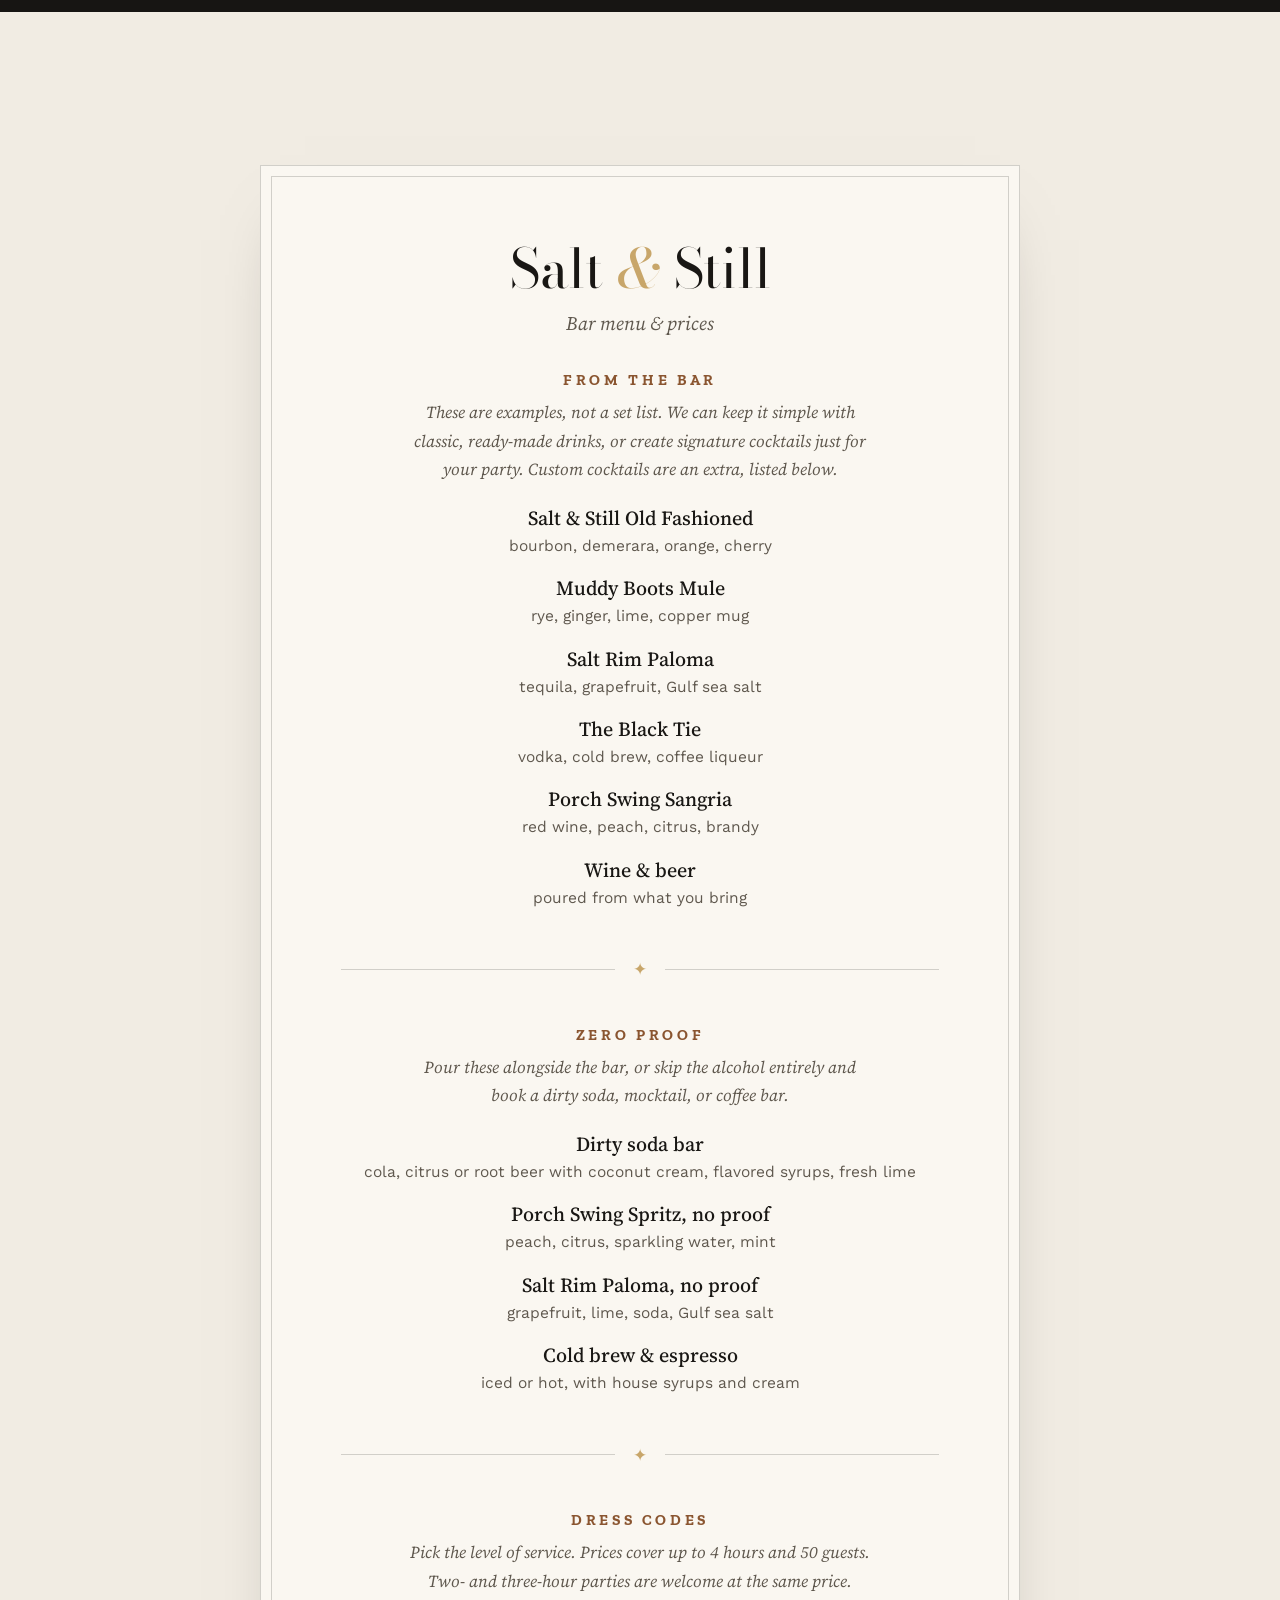
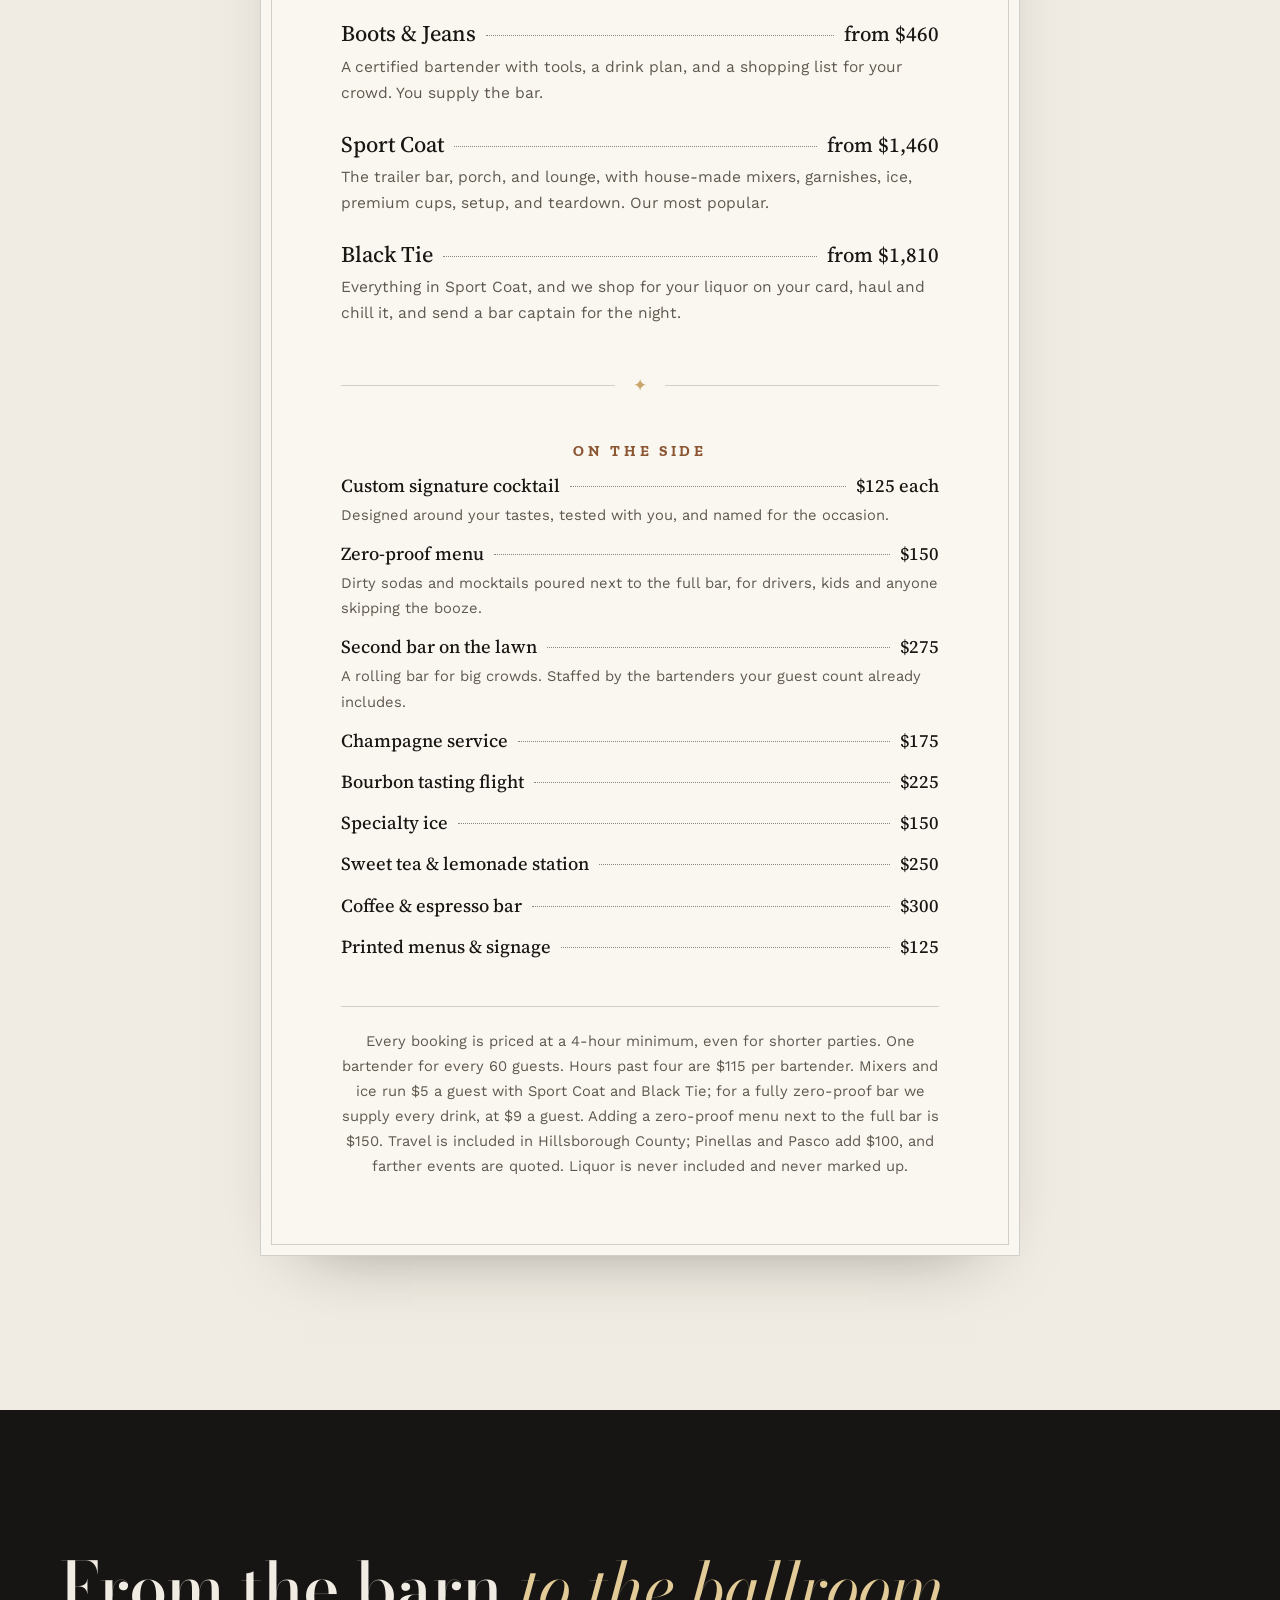
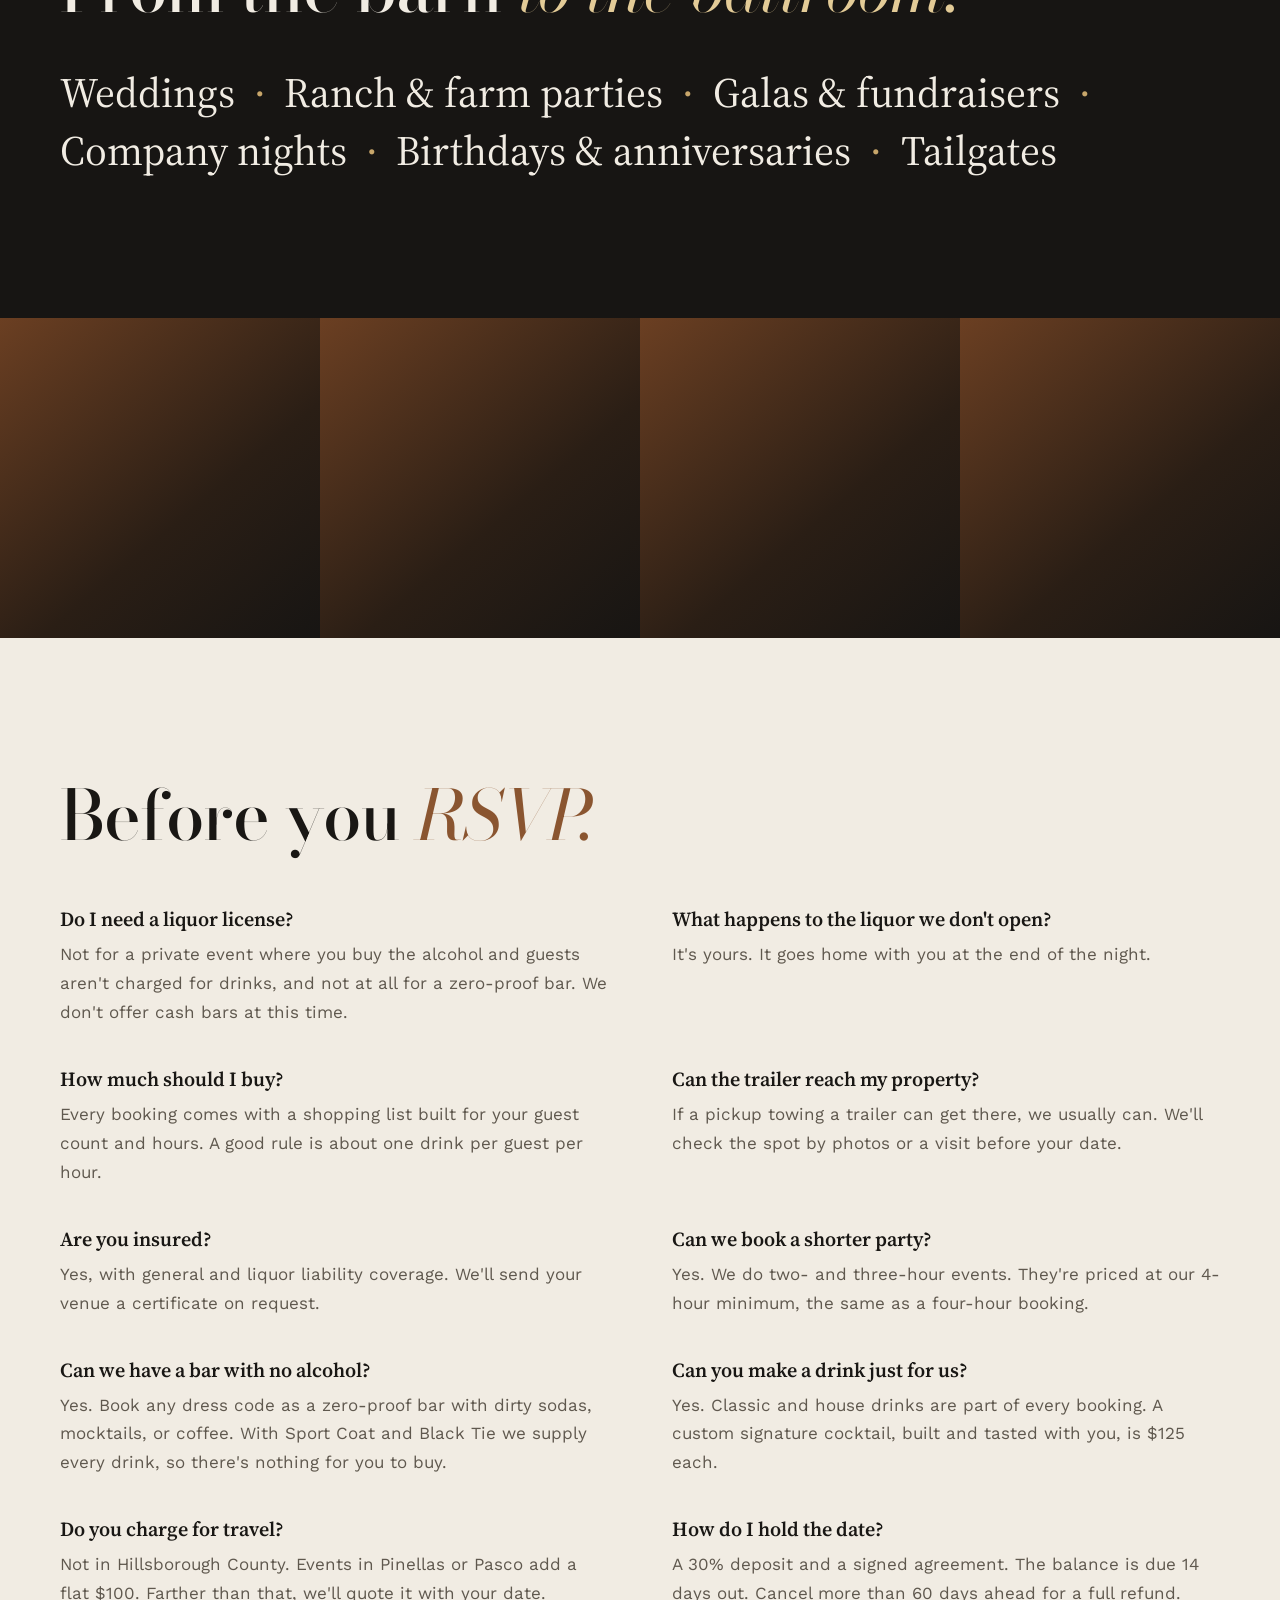
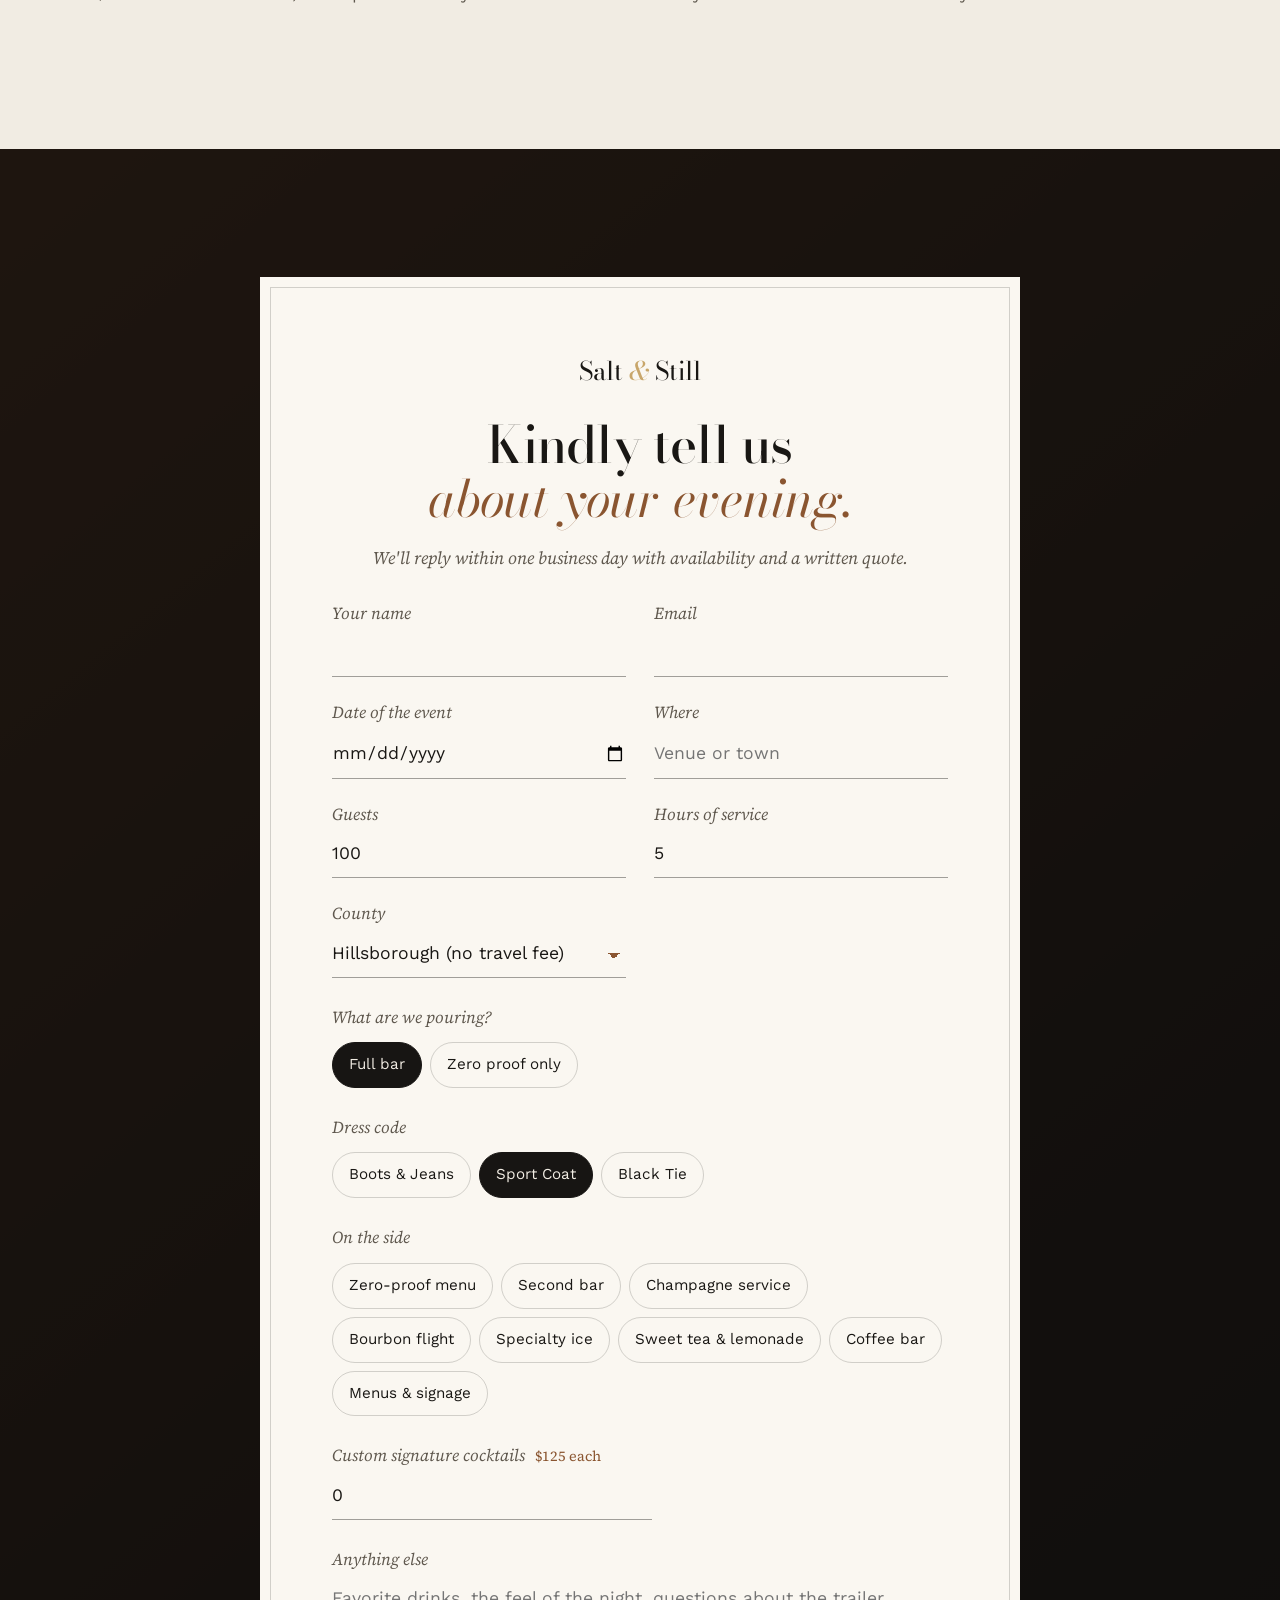
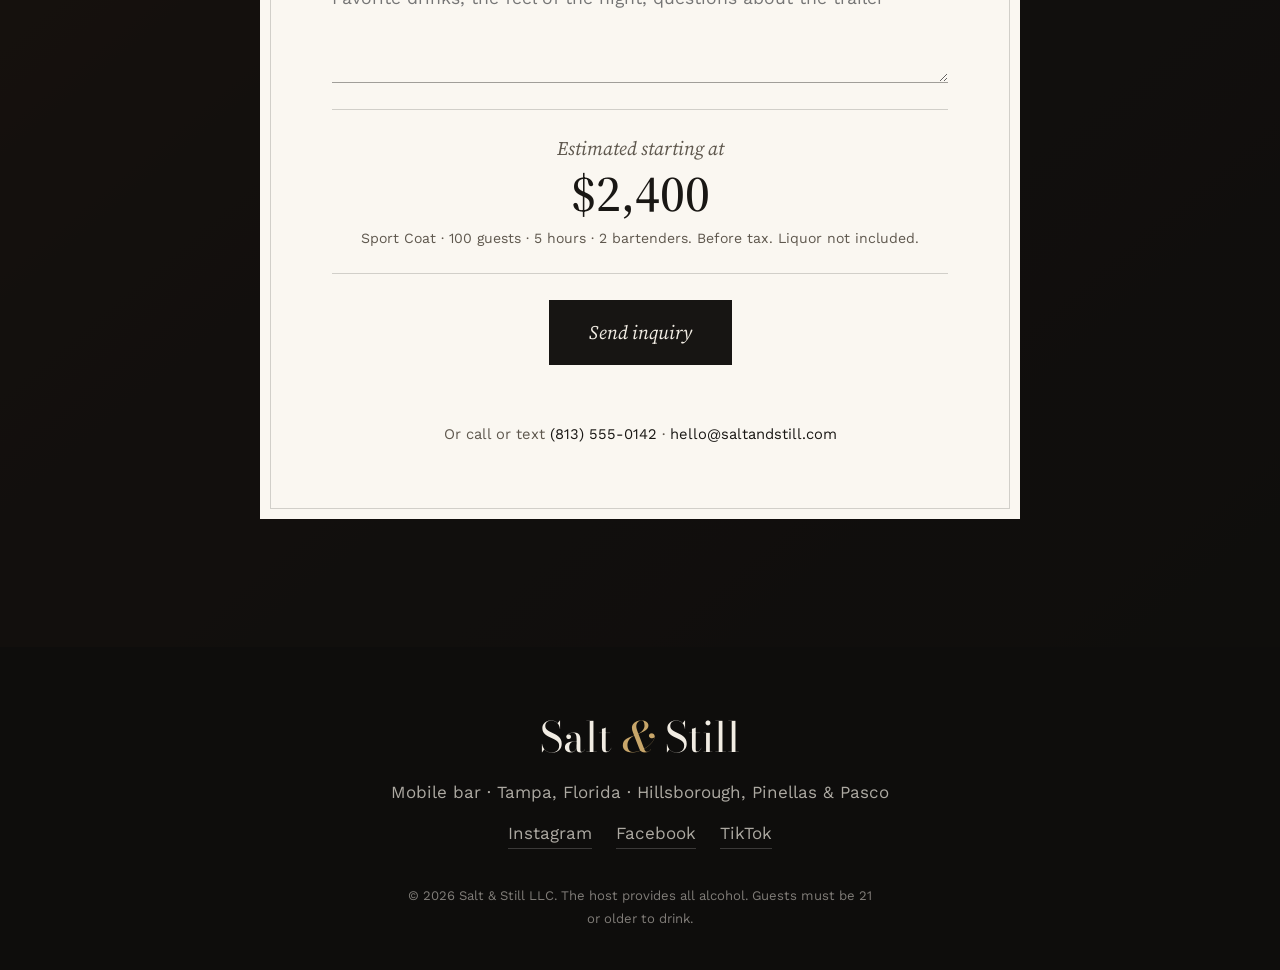
==== commit 45249697: "Add zero-proof options: dirty sodas, mocktails, coffee - New Zero proof section on the menu card - '" ====
--- a/index.html
+++ b/index.html
@@ -119,6 +119,19 @@
       <div class="menu-rule" aria-hidden="true"><span>✦</span></div>
 
       <div class="menu-block">
+        <h3>Zero proof</h3>
+        <p class="menu-note">Pour these alongside the bar, or skip the alcohol entirely and book a dirty soda, mocktail, or coffee bar.</p>
+        <ul class="menu-list drinks">
+          <li><span class="item">Dirty soda bar</span><span class="desc">cola, citrus or root beer with coconut cream, flavored syrups, fresh lime</span></li>
+          <li><span class="item">Porch Swing Spritz, no proof</span><span class="desc">peach, citrus, sparkling water, mint</span></li>
+          <li><span class="item">Salt Rim Paloma, no proof</span><span class="desc">grapefruit, lime, soda, Gulf sea salt</span></li>
+          <li><span class="item">Cold brew &amp; espresso</span><span class="desc">iced or hot, with house syrups and cream</span></li>
+        </ul>
+      </div>
+
+      <div class="menu-rule" aria-hidden="true"><span>✦</span></div>
+
+      <div class="menu-block">
         <h3>Dress codes</h3>
         <p class="menu-note">Pick the level of service. Prices cover up to 4 hours and 50 guests. Two- and three-hour parties are welcome at the same price.</p>
         <ul class="menu-list priced">
@@ -143,6 +156,7 @@
         <h3>On the side</h3>
         <ul class="menu-list priced compact">
           <li><span class="row"><span class="item">Custom signature cocktail</span><span class="dots" aria-hidden="true"></span><span class="price">$125 each</span></span><span class="desc">Designed around your tastes, tested with you, and named for the occasion.</span></li>
+          <li><span class="row"><span class="item">Zero-proof menu</span><span class="dots" aria-hidden="true"></span><span class="price">$150</span></span><span class="desc">Dirty sodas and mocktails poured next to the full bar, for drivers, kids and anyone skipping the booze.</span></li>
           <li><span class="row"><span class="item">Second bar on the lawn</span><span class="dots" aria-hidden="true"></span><span class="price">$275</span></span><span class="desc">A rolling bar for big crowds. Staffed by the bartenders your guest count already includes.</span></li>
           <li><span class="row"><span class="item">Champagne service</span><span class="dots" aria-hidden="true"></span><span class="price">$175</span></span></li>
           <li><span class="row"><span class="item">Bourbon tasting flight</span><span class="dots" aria-hidden="true"></span><span class="price">$225</span></span></li>
@@ -154,7 +168,7 @@
       </div>
 
       <footer class="menu-foot">
-        <p>Every booking is priced at a 4-hour minimum, even for shorter parties. One bartender for every 60 guests. Hours past four are $115 per bartender. Mixers and ice run $5 a guest with Sport Coat and Black Tie. Travel is included in Hillsborough County; Pinellas and Pasco add $100, and farther events are quoted. Liquor is never included and never marked up.</p>
+        <p>Every booking is priced at a 4-hour minimum, even for shorter parties. One bartender for every 60 guests. Hours past four are $115 per bartender. Mixers and ice run $5 a guest with Sport Coat and Black Tie; for a fully zero-proof bar we supply every drink, at $9 a guest. Adding a zero-proof menu next to the full bar is $150. Travel is included in Hillsborough County; Pinellas and Pasco add $100, and farther events are quoted. Liquor is never included and never marked up.</p>
       </footer>
     </article>
   </div>
@@ -188,12 +202,13 @@
   <div class="wrap">
     <h2>Before you <em>RSVP.</em></h2>
     <div class="qa">
-      <div><h3>Do I need a liquor license?</h3><p>Not for a private event where you buy the alcohol and guests aren't charged for drinks. We don't offer cash bars at this time.</p></div>
+      <div><h3>Do I need a liquor license?</h3><p>Not for a private event where you buy the alcohol and guests aren't charged for drinks, and not at all for a zero-proof bar. We don't offer cash bars at this time.</p></div>
       <div><h3>What happens to the liquor we don't open?</h3><p>It's yours. It goes home with you at the end of the night.</p></div>
       <div><h3>How much should I buy?</h3><p>Every booking comes with a shopping list built for your guest count and hours. A good rule is about one drink per guest per hour.</p></div>
       <div><h3>Can the trailer reach my property?</h3><p>If a pickup towing a trailer can get there, we usually can. We'll check the spot by photos or a visit before your date.</p></div>
       <div><h3>Are you insured?</h3><p>Yes, with general and liquor liability coverage. We'll send your venue a certificate on request.</p></div>
       <div><h3>Can we book a shorter party?</h3><p>Yes. We do two- and three-hour events. They're priced at our 4-hour minimum, the same as a four-hour booking.</p></div>
+      <div><h3>Can we have a bar with no alcohol?</h3><p>Yes. Book any dress code as a zero-proof bar with dirty sodas, mocktails, or coffee. With Sport Coat and Black Tie we supply every drink, so there's nothing for you to buy.</p></div>
       <div><h3>Can you make a drink just for us?</h3><p>Yes. Classic and house drinks are part of every booking. A custom signature cocktail, built and tasted with you, is $125 each.</p></div>
       <div><h3>Do you charge for travel?</h3><p>Not in Hillsborough County. Events in Pinellas or Pasco add a flat $100. Farther than that, we'll quote it with your date.</p></div>
       <div><h3>How do I hold the date?</h3><p>A 30% deposit and a signed agreement. The balance is due 14 days out. Cancel more than 60 days ahead for a full refund.</p></div>
@@ -221,6 +236,14 @@
       </div>
 
       <fieldset class="f-set">
+        <legend>What are we pouring?</legend>
+        <div class="f-choices">
+          <label class="pick"><input type="radio" name="drinks" value="Full bar" checked><span>Full bar</span></label>
+          <label class="pick"><input type="radio" name="drinks" value="Zero proof only"><span>Zero proof only</span></label>
+        </div>
+      </fieldset>
+
+      <fieldset class="f-set">
         <legend>Dress code</legend>
         <div class="f-choices">
           <label class="pick"><input type="radio" name="package" value="Boots & Jeans" data-pkg="1"><span>Boots &amp; Jeans</span></label>
@@ -232,6 +255,7 @@
       <fieldset class="f-set">
         <legend>On the side</legend>
         <div class="f-choices">
+          <label class="pick"><input type="checkbox" name="extras" value="Zero-proof menu" data-price="150"><span>Zero-proof menu</span></label>
           <label class="pick"><input type="checkbox" name="extras" value="Second bar on the lawn" data-price="275"><span>Second bar</span></label>
           <label class="pick"><input type="checkbox" name="extras" value="Champagne service" data-price="175"><span>Champagne service</span></label>
           <label class="pick"><input type="checkbox" name="extras" value="Bourbon tasting flight" data-price="225"><span>Bourbon flight</span></label>
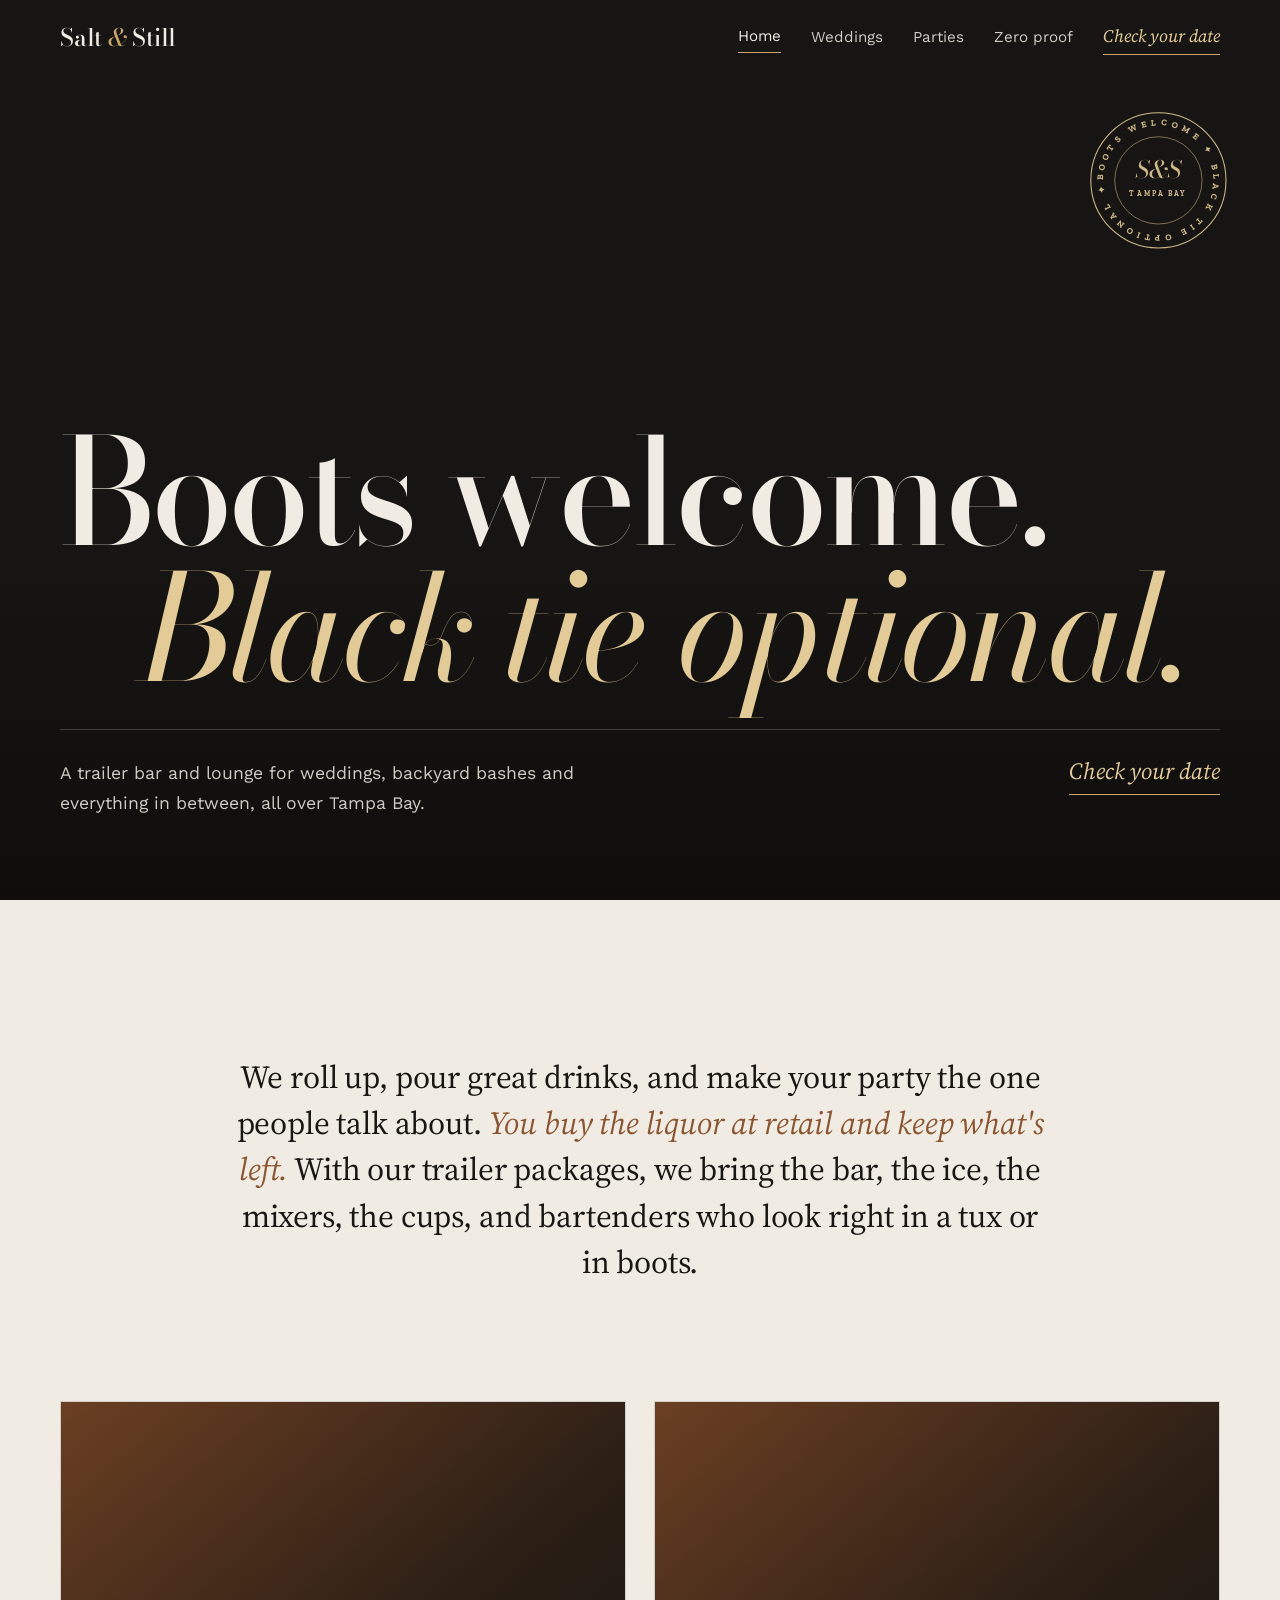
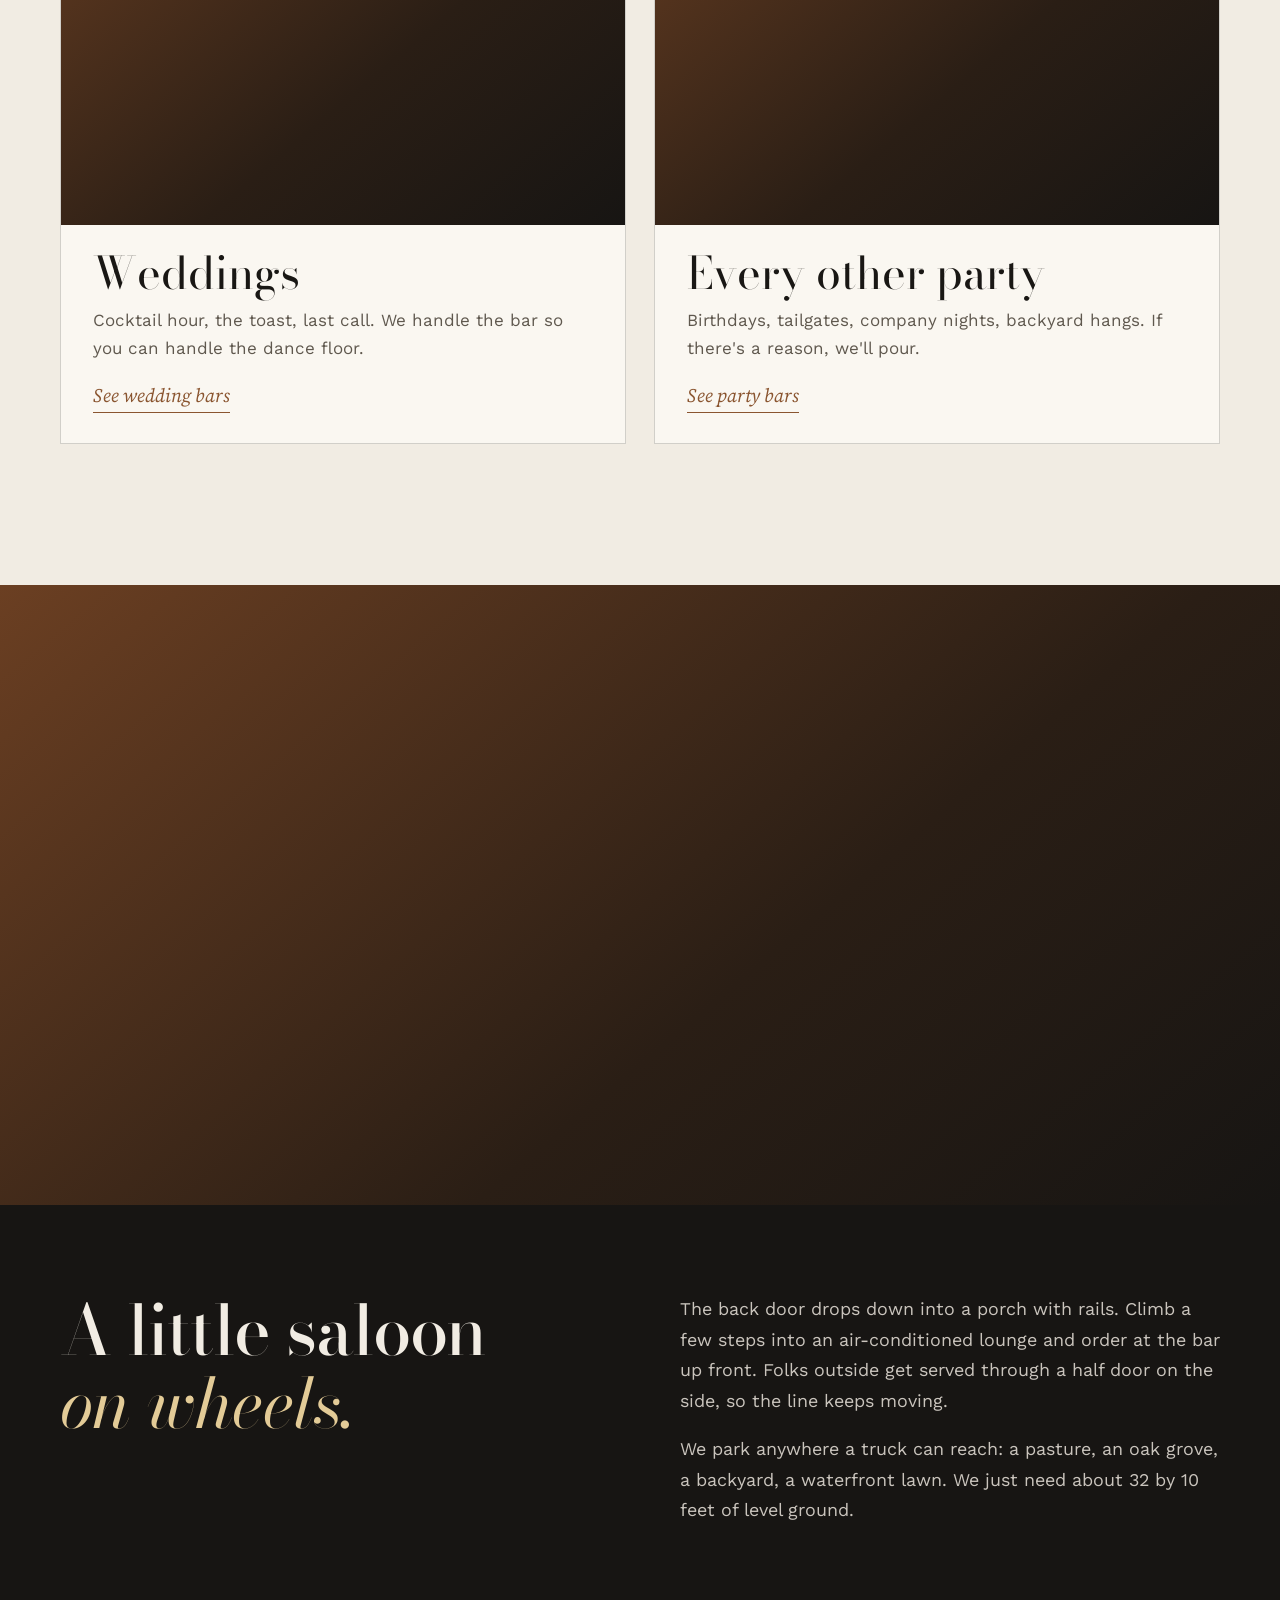
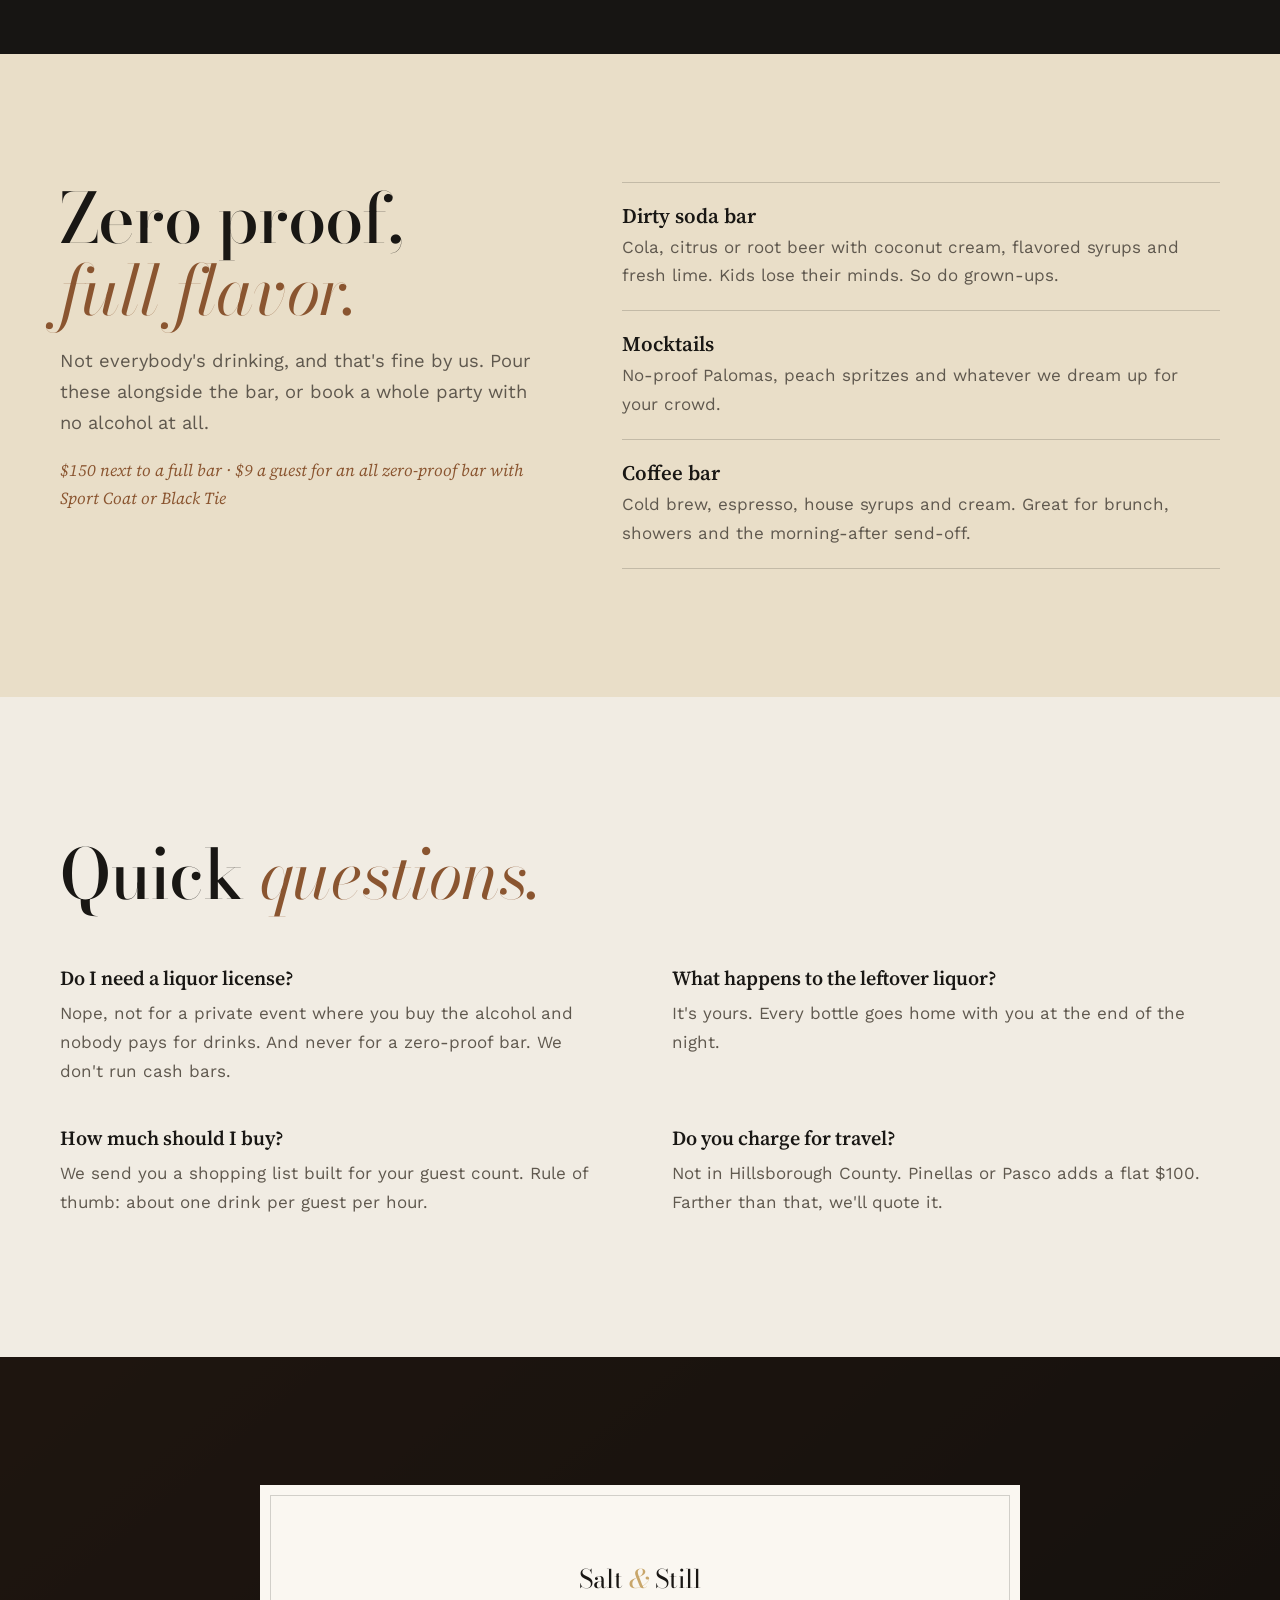
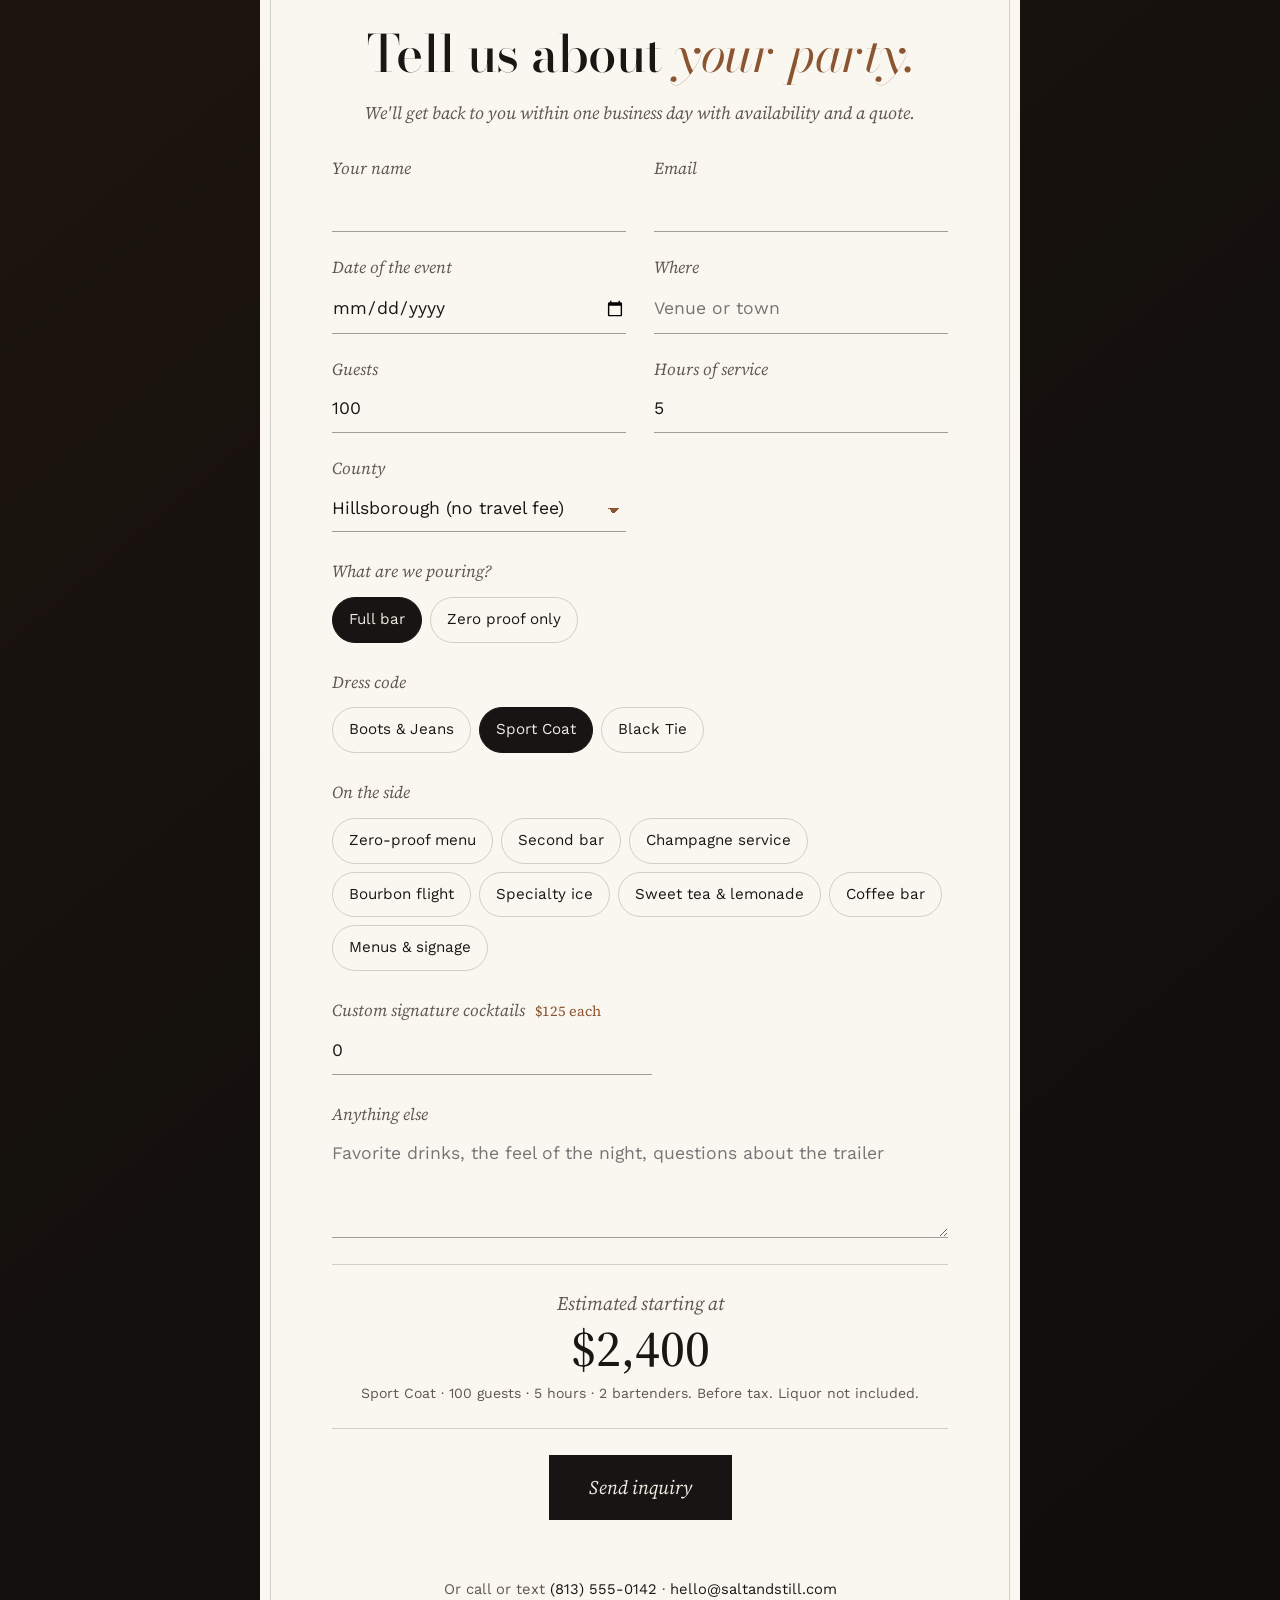
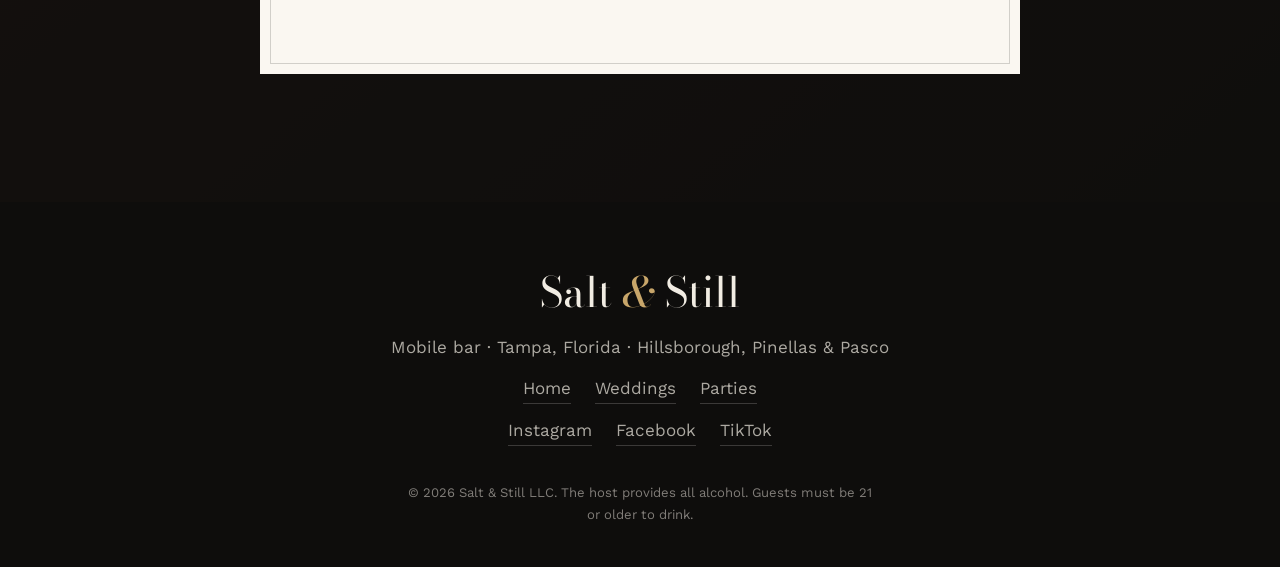
==== commit 673bb109: "Split into Home, Weddings and Parties pages with a lighter tone - Home: hero, intro, two doors to We" ====
--- a/index.html
+++ b/index.html
@@ -3,11 +3,11 @@
 <head>
 <meta charset="UTF-8">
 <meta name="viewport" content="width=device-width, initial-scale=1, viewport-fit=cover">
-<title>Salt &amp; Still | Mobile Bar for Tampa Bay Weddings &amp; Events</title>
-<meta name="description" content="Salt & Still is a trailer bar and air-conditioned lounge serving bourbon, wine, and house cocktails at weddings, parties, and private events across Hillsborough County and Tampa Bay.">
-<meta property="og:title" content="Salt & Still Mobile Bar">
-<meta property="og:description" content="Boots welcome. Black tie optional. A trailer bar and lounge for Tampa Bay weddings and private events.">
-<meta property="og:image" content="https://images.unsplash.com/photo-1574482211311-45a2169db57c?auto=format&fit=crop&w=1200&h=630&q=80">
+<title>Salt & Still | Mobile Bar for Tampa Bay Weddings & Parties</title>
+<meta name="description" content="A trailer bar and lounge for weddings, backyard parties and everything in between across Hillsborough County and Tampa Bay.">
+<meta property="og:title" content="Salt & Still | Mobile Bar for Tampa Bay Weddings & Parties">
+<meta property="og:description" content="A trailer bar and lounge for weddings, backyard parties and everything in between across Hillsborough County and Tampa Bay.">
+<meta property="og:image" content="https://images.unsplash.com/photo-1574482211311-45a2169db57c?auto=format&fit=crop&w=1200&q=80&h=630">
 <meta name="theme-color" content="#171513">
 <link rel="icon" type="image/svg+xml" href="assets/img/favicon.svg">
 <link rel="preconnect" href="https://fonts.googleapis.com">
@@ -19,33 +19,31 @@
 <body>
 
 <a class="skip" href="#main">Skip to content</a>
-
 <header class="nav" id="nav">
   <div class="nav-inner">
-    <a class="nav-mark" href="#top" aria-label="Salt and Still, back to top">Salt <i>&amp;</i> Still</a>
+    <a class="nav-mark" href="index.html" aria-label="Salt and Still, home">Salt <i>&amp;</i> Still</a>
     <nav class="nav-links" aria-label="Main">
-      <a href="#trailer">The trailer</a>
-      <a href="#menu">The menu</a>
-      <a href="#questions">Questions</a>
+      <a href="index.html" aria-current="page">Home</a>
+      <a href="weddings.html">Weddings</a>
+      <a href="parties.html">Parties</a>
+      <a href="index.html#zero">Zero proof</a>
       <a class="nav-rsvp" href="#rsvp">Check your date</a>
     </nav>
     <button class="nav-toggle" id="navToggle" aria-expanded="false" aria-controls="mobileNav" aria-label="Open menu"><span></span><span></span></button>
   </div>
   <nav class="mobile-nav" id="mobileNav" aria-label="Mobile" hidden>
-    <a href="#trailer">The trailer</a>
-    <a href="#menu">The menu</a>
-    <a href="#questions">Questions</a>
+    <a href="index.html" aria-current="page">Home</a>
+    <a href="weddings.html">Weddings</a>
+    <a href="parties.html">Parties</a>
+    <a href="index.html#zero">Zero proof</a>
     <a href="#rsvp">Check your date</a>
   </nav>
 </header>
 
 <main id="main">
 
-<!-- HERO -->
 <section class="hero" id="top">
-  <div class="hero-photo">
-    <img src="https://images.unsplash.com/photo-1574482211311-45a2169db57c?auto=format&fit=crop&w=2200&q=80" alt="Guests dining under oak trees strung with lights at an evening reception" fetchpriority="high">
-  </div>
+  <div class="hero-photo"><img src="https://images.unsplash.com/photo-1574482211311-45a2169db57c?auto=format&fit=crop&w=2200&q=80" alt="Guests dining under oak trees strung with lights at an evening party" fetchpriority="high"></div>
   <div class="hero-shade" aria-hidden="true"></div>
   <div class="hero-inner">
     <h1 class="hero-title">
@@ -53,7 +51,7 @@
       <span class="line"><em>Black tie optional.</em></span>
     </h1>
     <div class="hero-foot">
-      <p>A trailer bar and lounge for weddings and good evenings across Hillsborough County and Tampa Bay.</p>
+      <p>A trailer bar and lounge for weddings, backyard bashes and everything in between, all over Tampa Bay.</p>
       <a class="link-light" href="#rsvp">Check your date</a>
     </div>
   </div>
@@ -71,147 +69,59 @@
   </div>
 </section>
 
-<!-- INTRO -->
 <section class="intro">
   <div class="wrap narrow">
-    <p class="intro-text">We park a bar at your party, pour well, and make the evening feel easy. <em>You buy the liquor at retail and keep whatever's left.</em> With our trailer packages we bring the bar, the ice, the mixers, premium cups, and bartenders who'd look right in a tux or in boots.</p>
-  </div>
-  <div class="wrap intro-photos">
-    <figure class="frame p-tall"><img src="https://images.unsplash.com/photo-1666632814910-daebf04b69b8?auto=format&fit=crop&w=1000&q=80" alt="A bartender pouring a whiskey cocktail" loading="lazy"></figure>
-    <figure class="frame p-wide"><img src="https://images.unsplash.com/photo-1714667757766-a87372e4fb9b?auto=format&fit=crop&w=1400&q=80" alt="Guests standing beside a table set with wine glasses" loading="lazy"></figure>
-  </div>
-</section>
-
-<!-- THE TRAILER -->
+    <p class="intro-text">We roll up, pour great drinks, and make your party the one people talk about. <em>You buy the liquor at retail and keep what's left.</em> With our trailer packages, we bring the bar, the ice, the mixers, the cups, and bartenders who look right in a tux or in boots.</p>
+  </div>
+</section>
+
+<section class="doors" aria-label="Pick your party">
+  <div class="wrap doors-grid">
+    <a class="door" href="weddings.html">
+      <figure class="frame"><img src="https://images.unsplash.com/photo-1714667757766-a87372e4fb9b?auto=format&fit=crop&w=1200&q=80" alt="Guests beside a table set with wine glasses" loading="lazy"></figure>
+      <span class="door-copy"><span class="door-title">Weddings</span><span class="door-sub">Cocktail hour, the toast, last call. We handle the bar so you can handle the dance floor.</span><span class="door-go">See wedding bars</span></span>
+    </a>
+    <a class="door" href="parties.html">
+      <figure class="frame"><img src="https://images.unsplash.com/photo-1578847943873-4813574702a8?auto=format&fit=crop&w=1200&q=80" alt="Cowboy boots beside cut logs" loading="lazy"></figure>
+      <span class="door-copy"><span class="door-title">Every other party</span><span class="door-sub">Birthdays, tailgates, company nights, backyard hangs. If there's a reason, we'll pour.</span><span class="door-go">See party bars</span></span>
+    </a>
+  </div>
+</section>
+
 <section class="trailer dark" id="trailer">
   <figure class="trailer-photo frame"><img src="https://images.unsplash.com/photo-1758580815638-0f866a8a4a64?auto=format&fit=crop&w=2000&q=80" alt="Bottles lined up on shelves behind a bar" loading="lazy"></figure>
   <div class="wrap trailer-grid">
     <h2>A little saloon <em>on wheels.</em></h2>
     <div class="trailer-copy">
-      <p>The back door drops down into a railed porch. Guests climb a few steps into an air-conditioned lounge and order at a bar that runs across the front of the trailer. The crowd outside gets served through a half door on the side, so nobody waits long for a drink.</p>
-      <p>For big weddings, add a second bar on the lawn to keep the lines short. We set up anywhere a truck can reach: a pasture, an oak grove, a waterfront lawn, or a venue courtyard. We need about 32 by 10 feet of level ground.</p>
-    </div>
-  </div>
-</section>
-
-<!-- THE MENU CARD -->
-<section class="menu-section" id="menu">
-  <div class="wrap">
-    <article class="menu-card">
-      <header class="menu-head">
-        <p class="menu-mark">Salt <i>&amp;</i> Still</p>
-        <p class="menu-sub">Bar menu &amp; prices</p>
-      </header>
-
-      <div class="menu-block">
-        <h3>From the bar</h3>
-        <p class="menu-note">These are examples, not a set list. We can keep it simple with classic, ready-made drinks, or create signature cocktails just for your party. Custom cocktails are an extra, listed below.</p>
-        <ul class="menu-list drinks">
-          <li><span class="item">Salt &amp; Still Old Fashioned</span><span class="desc">bourbon, demerara, orange, cherry</span></li>
-          <li><span class="item">Muddy Boots Mule</span><span class="desc">rye, ginger, lime, copper mug</span></li>
-          <li><span class="item">Salt Rim Paloma</span><span class="desc">tequila, grapefruit, Gulf sea salt</span></li>
-          <li><span class="item">The Black Tie</span><span class="desc">vodka, cold brew, coffee liqueur</span></li>
-          <li><span class="item">Porch Swing Sangria</span><span class="desc">red wine, peach, citrus, brandy</span></li>
-          <li><span class="item">Wine &amp; beer</span><span class="desc">poured from what you bring</span></li>
-        </ul>
-      </div>
-
-      <div class="menu-rule" aria-hidden="true"><span>✦</span></div>
-
-      <div class="menu-block">
-        <h3>Zero proof</h3>
-        <p class="menu-note">Pour these alongside the bar, or skip the alcohol entirely and book a dirty soda, mocktail, or coffee bar.</p>
-        <ul class="menu-list drinks">
-          <li><span class="item">Dirty soda bar</span><span class="desc">cola, citrus or root beer with coconut cream, flavored syrups, fresh lime</span></li>
-          <li><span class="item">Porch Swing Spritz, no proof</span><span class="desc">peach, citrus, sparkling water, mint</span></li>
-          <li><span class="item">Salt Rim Paloma, no proof</span><span class="desc">grapefruit, lime, soda, Gulf sea salt</span></li>
-          <li><span class="item">Cold brew &amp; espresso</span><span class="desc">iced or hot, with house syrups and cream</span></li>
-        </ul>
-      </div>
-
-      <div class="menu-rule" aria-hidden="true"><span>✦</span></div>
-
-      <div class="menu-block">
-        <h3>Dress codes</h3>
-        <p class="menu-note">Pick the level of service. Prices cover up to 4 hours and 50 guests. Two- and three-hour parties are welcome at the same price.</p>
-        <ul class="menu-list priced">
-          <li>
-            <span class="row"><span class="item">Boots &amp; Jeans</span><span class="dots" aria-hidden="true"></span><span class="price">from $460</span></span>
-            <span class="desc">A certified bartender with tools, a drink plan, and a shopping list for your crowd. You supply the bar.</span>
-          </li>
-          <li>
-            <span class="row"><span class="item">Sport Coat</span><span class="dots" aria-hidden="true"></span><span class="price">from $1,460</span></span>
-            <span class="desc">The trailer bar, porch, and lounge, with house-made mixers, garnishes, ice, premium cups, setup, and teardown. Our most popular.</span>
-          </li>
-          <li>
-            <span class="row"><span class="item">Black Tie</span><span class="dots" aria-hidden="true"></span><span class="price">from $1,810</span></span>
-            <span class="desc">Everything in Sport Coat, and we shop for your liquor on your card, haul and chill it, and send a bar captain for the night.</span>
-          </li>
-        </ul>
-      </div>
-
-      <div class="menu-rule" aria-hidden="true"><span>✦</span></div>
-
-      <div class="menu-block">
-        <h3>On the side</h3>
-        <ul class="menu-list priced compact">
-          <li><span class="row"><span class="item">Custom signature cocktail</span><span class="dots" aria-hidden="true"></span><span class="price">$125 each</span></span><span class="desc">Designed around your tastes, tested with you, and named for the occasion.</span></li>
-          <li><span class="row"><span class="item">Zero-proof menu</span><span class="dots" aria-hidden="true"></span><span class="price">$150</span></span><span class="desc">Dirty sodas and mocktails poured next to the full bar, for drivers, kids and anyone skipping the booze.</span></li>
-          <li><span class="row"><span class="item">Second bar on the lawn</span><span class="dots" aria-hidden="true"></span><span class="price">$275</span></span><span class="desc">A rolling bar for big crowds. Staffed by the bartenders your guest count already includes.</span></li>
-          <li><span class="row"><span class="item">Champagne service</span><span class="dots" aria-hidden="true"></span><span class="price">$175</span></span></li>
-          <li><span class="row"><span class="item">Bourbon tasting flight</span><span class="dots" aria-hidden="true"></span><span class="price">$225</span></span></li>
-          <li><span class="row"><span class="item">Specialty ice</span><span class="dots" aria-hidden="true"></span><span class="price">$150</span></span></li>
-          <li><span class="row"><span class="item">Sweet tea &amp; lemonade station</span><span class="dots" aria-hidden="true"></span><span class="price">$250</span></span></li>
-          <li><span class="row"><span class="item">Coffee &amp; espresso bar</span><span class="dots" aria-hidden="true"></span><span class="price">$300</span></span></li>
-          <li><span class="row"><span class="item">Printed menus &amp; signage</span><span class="dots" aria-hidden="true"></span><span class="price">$125</span></span></li>
-        </ul>
-      </div>
-
-      <footer class="menu-foot">
-        <p>Every booking is priced at a 4-hour minimum, even for shorter parties. One bartender for every 60 guests. Hours past four are $115 per bartender. Mixers and ice run $5 a guest with Sport Coat and Black Tie; for a fully zero-proof bar we supply every drink, at $9 a guest. Adding a zero-proof menu next to the full bar is $150. Travel is included in Hillsborough County; Pinellas and Pasco add $100, and farther events are quoted. Liquor is never included and never marked up.</p>
-      </footer>
-    </article>
-  </div>
-</section>
-
-<!-- WHERE WE POUR -->
-<section class="pour dark">
-  <div class="wrap">
-    <h2>From the barn <em>to the ballroom.</em></h2>
-    <ul class="pour-list">
-      <li>Weddings</li>
-      <li>Ranch &amp; farm parties</li>
-      <li>Galas &amp; fundraisers</li>
-      <li>Company nights</li>
-      <li>Birthdays &amp; anniversaries</li>
-      <li>Tailgates</li>
+      <p>The back door drops down into a porch with rails. Climb a few steps into an air-conditioned lounge and order at the bar up front. Folks outside get served through a half door on the side, so the line keeps moving.</p>
+      <p>We park anywhere a truck can reach: a pasture, an oak grove, a backyard, a waterfront lawn. We just need about 32 by 10 feet of level ground.</p>
+    </div>
+  </div>
+</section>
+
+<section class="zero" id="zero">
+  <div class="wrap zero-grid">
+    <div class="zero-copy">
+      <h2>Zero proof, <em>full flavor.</em></h2>
+      <p class="lead">Not everybody's drinking, and that's fine by us. Pour these alongside the bar, or book a whole party with no alcohol at all.</p>
+      <p class="zero-price">$150 next to a full bar · $9 a guest for an all zero-proof bar with Sport Coat or Black Tie</p>
+    </div>
+    <ul class="zero-list">
+      <li><h3>Dirty soda bar</h3><p>Cola, citrus or root beer with coconut cream, flavored syrups and fresh lime. Kids lose their minds. So do grown-ups.</p></li>
+      <li><h3>Mocktails</h3><p>No-proof Palomas, peach spritzes and whatever we dream up for your crowd.</p></li>
+      <li><h3>Coffee bar</h3><p>Cold brew, espresso, house syrups and cream. Great for brunch, showers and the morning-after send-off.</p></li>
     </ul>
   </div>
 </section>
 
-<!-- PHOTO STRIP -->
-<section class="strip" aria-label="Photos">
-  <figure class="frame"><img src="https://images.unsplash.com/photo-1621873495884-845a939892d1?auto=format&fit=crop&w=900&q=80" alt="A glass of amber whiskey on a wooden table" loading="lazy"></figure>
-  <figure class="frame"><img src="https://images.unsplash.com/photo-1578847943873-4813574702a8?auto=format&fit=crop&w=900&q=80" alt="Brown leather cowboy boots beside cut logs" loading="lazy"></figure>
-  <figure class="frame"><img src="https://images.unsplash.com/photo-1604004222017-0a7e06a772a9?auto=format&fit=crop&w=900&q=80" alt="A wine glass on a wooden table in warm light" loading="lazy"></figure>
-  <figure class="frame"><img src="https://images.unsplash.com/photo-1625264407760-5ea181859ba0?auto=format&fit=crop&w=900&q=80" alt="Oak whiskey barrels stacked on wooden racks" loading="lazy"></figure>
-</section>
-
-<!-- QUESTIONS -->
 <section class="questions" id="questions">
   <div class="wrap">
-    <h2>Before you <em>RSVP.</em></h2>
+    <h2>Quick <em>questions.</em></h2>
     <div class="qa">
-      <div><h3>Do I need a liquor license?</h3><p>Not for a private event where you buy the alcohol and guests aren't charged for drinks, and not at all for a zero-proof bar. We don't offer cash bars at this time.</p></div>
-      <div><h3>What happens to the liquor we don't open?</h3><p>It's yours. It goes home with you at the end of the night.</p></div>
-      <div><h3>How much should I buy?</h3><p>Every booking comes with a shopping list built for your guest count and hours. A good rule is about one drink per guest per hour.</p></div>
-      <div><h3>Can the trailer reach my property?</h3><p>If a pickup towing a trailer can get there, we usually can. We'll check the spot by photos or a visit before your date.</p></div>
-      <div><h3>Are you insured?</h3><p>Yes, with general and liquor liability coverage. We'll send your venue a certificate on request.</p></div>
-      <div><h3>Can we book a shorter party?</h3><p>Yes. We do two- and three-hour events. They're priced at our 4-hour minimum, the same as a four-hour booking.</p></div>
-      <div><h3>Can we have a bar with no alcohol?</h3><p>Yes. Book any dress code as a zero-proof bar with dirty sodas, mocktails, or coffee. With Sport Coat and Black Tie we supply every drink, so there's nothing for you to buy.</p></div>
-      <div><h3>Can you make a drink just for us?</h3><p>Yes. Classic and house drinks are part of every booking. A custom signature cocktail, built and tasted with you, is $125 each.</p></div>
-      <div><h3>Do you charge for travel?</h3><p>Not in Hillsborough County. Events in Pinellas or Pasco add a flat $100. Farther than that, we'll quote it with your date.</p></div>
-      <div><h3>How do I hold the date?</h3><p>A 30% deposit and a signed agreement. The balance is due 14 days out. Cancel more than 60 days ahead for a full refund.</p></div>
+      <div><h3>Do I need a liquor license?</h3><p>Nope, not for a private event where you buy the alcohol and nobody pays for drinks. And never for a zero-proof bar. We don't run cash bars.</p></div>
+      <div><h3>What happens to the leftover liquor?</h3><p>It's yours. Every bottle goes home with you at the end of the night.</p></div>
+      <div><h3>How much should I buy?</h3><p>We send you a shopping list built for your guest count. Rule of thumb: about one drink per guest per hour.</p></div>
+      <div><h3>Do you charge for travel?</h3><p>Not in Hillsborough County. Pinellas or Pasco adds a flat $100. Farther than that, we'll quote it.</p></div>
     </div>
   </div>
 </section>
@@ -222,8 +132,8 @@
   <div class="wrap">
     <form class="rsvp" id="inquireForm" action="https://formspree.io/f/YOUR_FORM_ID" method="POST" novalidate>
       <p class="rsvp-mark">Salt <i>&amp;</i> Still</p>
-      <h2>Kindly tell us <em>about your evening.</em></h2>
-      <p class="rsvp-lede">We'll reply within one business day with availability and a written quote.</p>
+      <h2>Tell us about <em>your party.</em></h2>
+      <p class="rsvp-lede">We'll get back to you within one business day with availability and a quote.</p>
 
       <div class="f-grid">
         <div class="f-field"><label for="f-name">Your name</label><input id="f-name" name="name" type="text" autocomplete="name" required></div>
@@ -275,6 +185,7 @@
         <p class="est-detail" id="estDetail"></p>
       </div>
       <input type="hidden" name="estimate" id="f-estimate">
+      <input type="hidden" name="page" value="Home">
 
       <div class="rsvp-send">
         <button class="btn" type="submit">Send inquiry</button>
@@ -291,6 +202,7 @@
   <div class="wrap footer-inner">
     <p class="footer-mark">Salt <i>&amp;</i> Still</p>
     <p>Mobile bar · Tampa, Florida · Hillsborough, Pinellas &amp; Pasco</p>
+    <p class="footer-links"><a href="index.html">Home</a><a href="weddings.html">Weddings</a><a href="parties.html">Parties</a></p>
     <p class="footer-links"><a href="https://instagram.com/" rel="noopener">Instagram</a><a href="https://facebook.com/" rel="noopener">Facebook</a><a href="https://tiktok.com/" rel="noopener">TikTok</a></p>
     <p class="footer-fine">© <span id="year">2026</span> Salt &amp; Still LLC. The host provides all alcohol. Guests must be 21 or older to drink.</p>
   </div>
--- a/assets/css/styles.css
+++ b/assets/css/styles.css
@@ -244,3 +244,43 @@
 .footer-links a { text-decoration: none; border-bottom: 1px solid var(--line-light); }
 .footer-links a:hover { color: var(--gold-lt); }
 .footer-fine { margin-top: 24px; font-size: .82rem; color: rgba(241, 236, 227, .5); max-width: 60ch; }
+
+/* ---------- Multi-page additions ---------- */
+.nav-links a[aria-current="page"] { opacity: 1; border-bottom: 1px solid var(--gold); padding-bottom: 2px; }
+.mobile-nav a[aria-current="page"] { color: var(--gold-lt); }
+.hero.short { min-height: 78vh; min-height: 78svh; }
+
+/* Two doors: weddings / parties */
+.doors { padding-block: 0 clamp(90px, 11vw, 150px); }
+.doors-grid { display: grid; gap: 20px; grid-template-columns: minmax(0, 1fr); }
+@media (min-width: 760px) { .doors-grid { grid-template-columns: repeat(2, minmax(0, 1fr)); gap: 28px; } }
+.door { display: grid; text-decoration: none; color: var(--ink); background: var(--paper); border: 1px solid var(--line); }
+.door .frame { aspect-ratio: 4 / 3; max-width: 100%; }
+.door .frame img { transition: transform 1.2s var(--ease); }
+.door:hover .frame img { transform: scale(1.04); }
+.door-copy { display: grid; gap: 10px; padding: 26px clamp(20px, 3vw, 32px) 30px; }
+.door-title { font-family: var(--display); font-size: clamp(2rem, 4vw, 2.8rem); line-height: 1; }
+.door-sub { color: var(--muted); max-width: 44ch; }
+.door-go { font-family: var(--serif); font-style: italic; font-size: 1.2rem; color: var(--saddle); border-bottom: 1px solid currentColor; justify-self: start; margin-top: 6px; }
+.door:hover .door-go { color: var(--ink); }
+
+/* Zero proof */
+.zero { background: #E9DEC8; padding-block: clamp(80px, 10vw, 130px); }
+.zero-grid { display: grid; gap: 40px; grid-template-columns: minmax(0, 1fr); align-items: start; }
+@media (min-width: 900px) { .zero-grid { grid-template-columns: minmax(0, .9fr) minmax(0, 1.1fr); gap: 72px; } }
+.zero-copy { display: grid; gap: 18px; }
+.zero .lead { font-size: 1.15rem; color: var(--muted); max-width: 46ch; }
+.zero-price { font-family: var(--serif); font-style: italic; color: var(--saddle); font-size: 1.05rem; }
+.zero-list, .perk-list { list-style: none; margin: 0; padding: 0; display: grid; gap: 0; border-top: 1px solid var(--line); }
+.zero-list li, .perk-list li { padding-block: 20px; border-bottom: 1px solid var(--line); display: grid; gap: 4px; }
+.zero-list h3, .perk-list h3 { font-family: var(--serif); font-weight: 600; font-size: 1.3rem; letter-spacing: 0; line-height: 1.25; }
+.zero-list p, .perk-list p { color: var(--muted); max-width: 54ch; }
+
+/* Perks */
+.perks { padding-block: clamp(90px, 11vw, 150px); }
+.perks-grid { display: grid; gap: 44px; grid-template-columns: minmax(0, 1fr); align-items: center; }
+@media (min-width: 900px) { .perks-grid { grid-template-columns: minmax(0, .85fr) minmax(0, 1.15fr); gap: 80px; } }
+.perks-photo { aspect-ratio: 4 / 5; max-width: 100%; }
+.perks h2 { margin-bottom: 28px; }
+
+.menu-lead { text-align: center; font-family: var(--serif); font-style: italic; font-size: 1.15rem; color: var(--muted); max-width: 52ch; margin: 0 auto 36px; }
